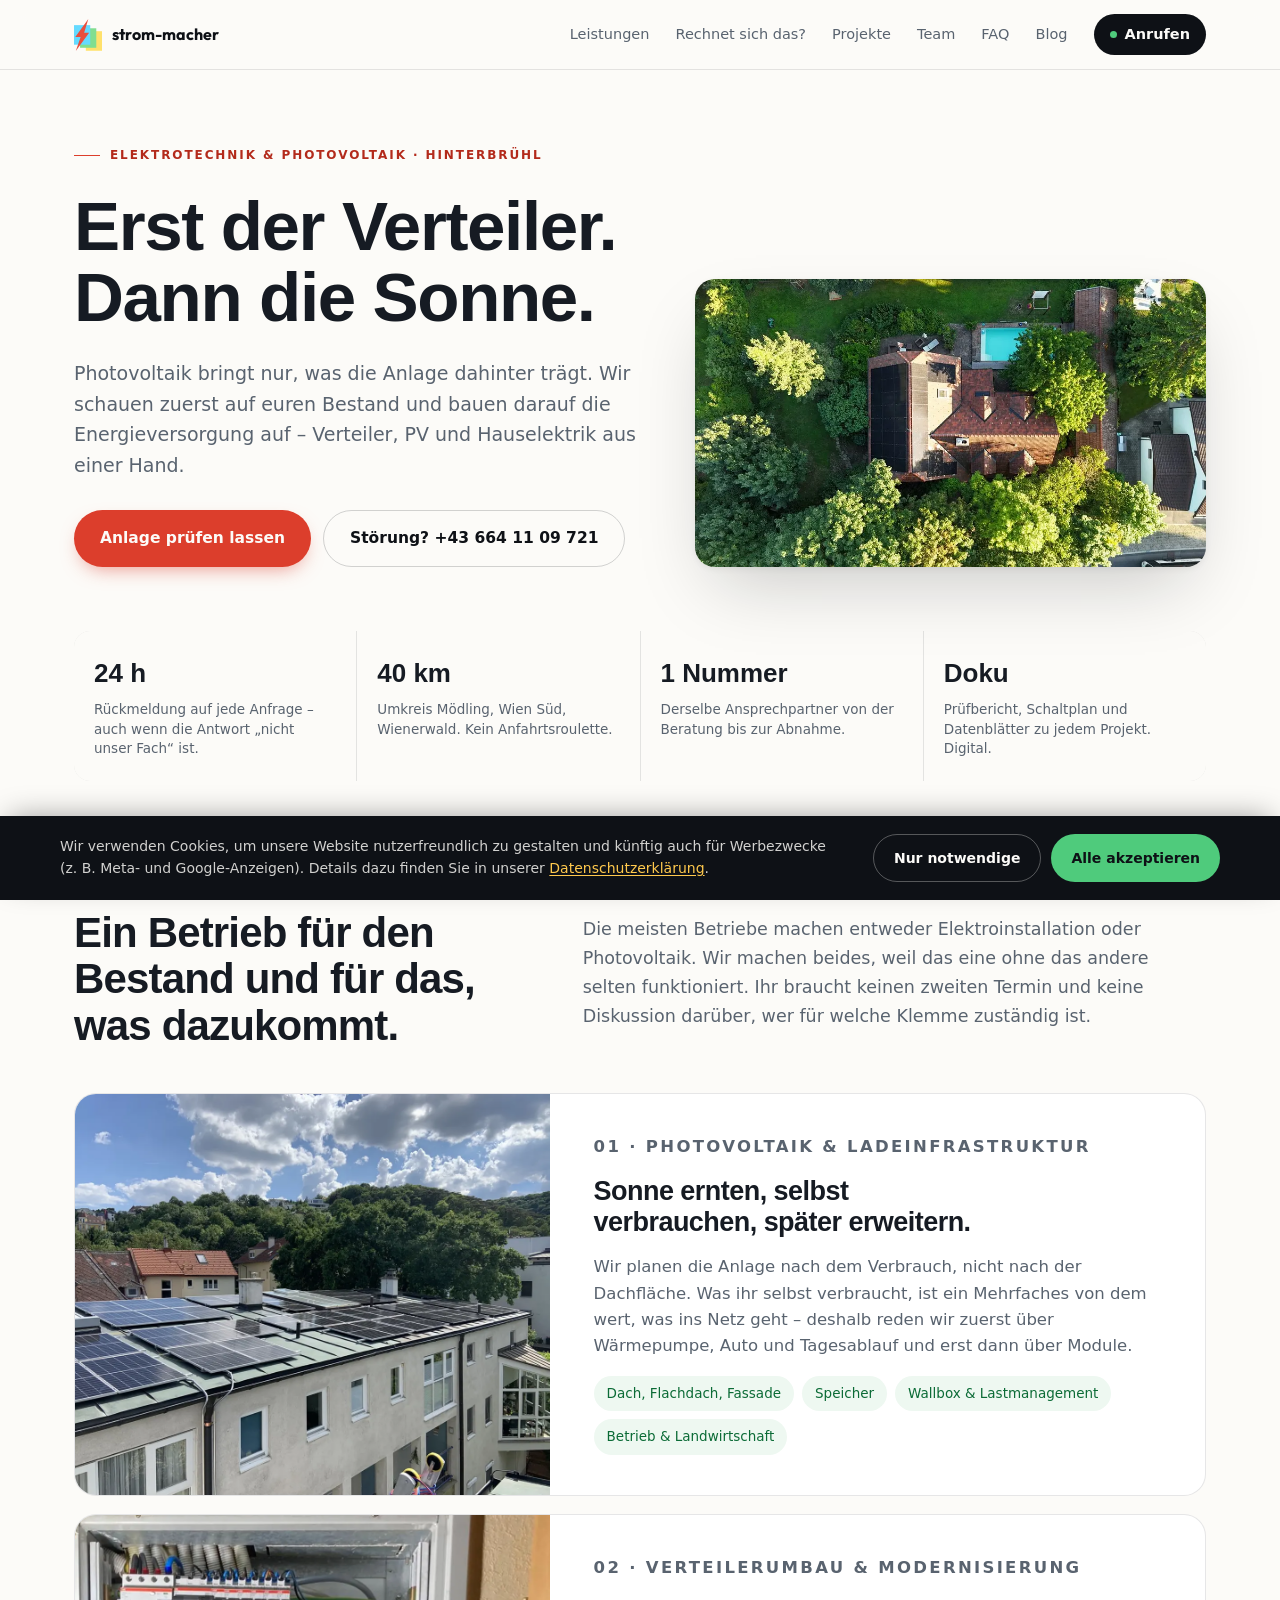
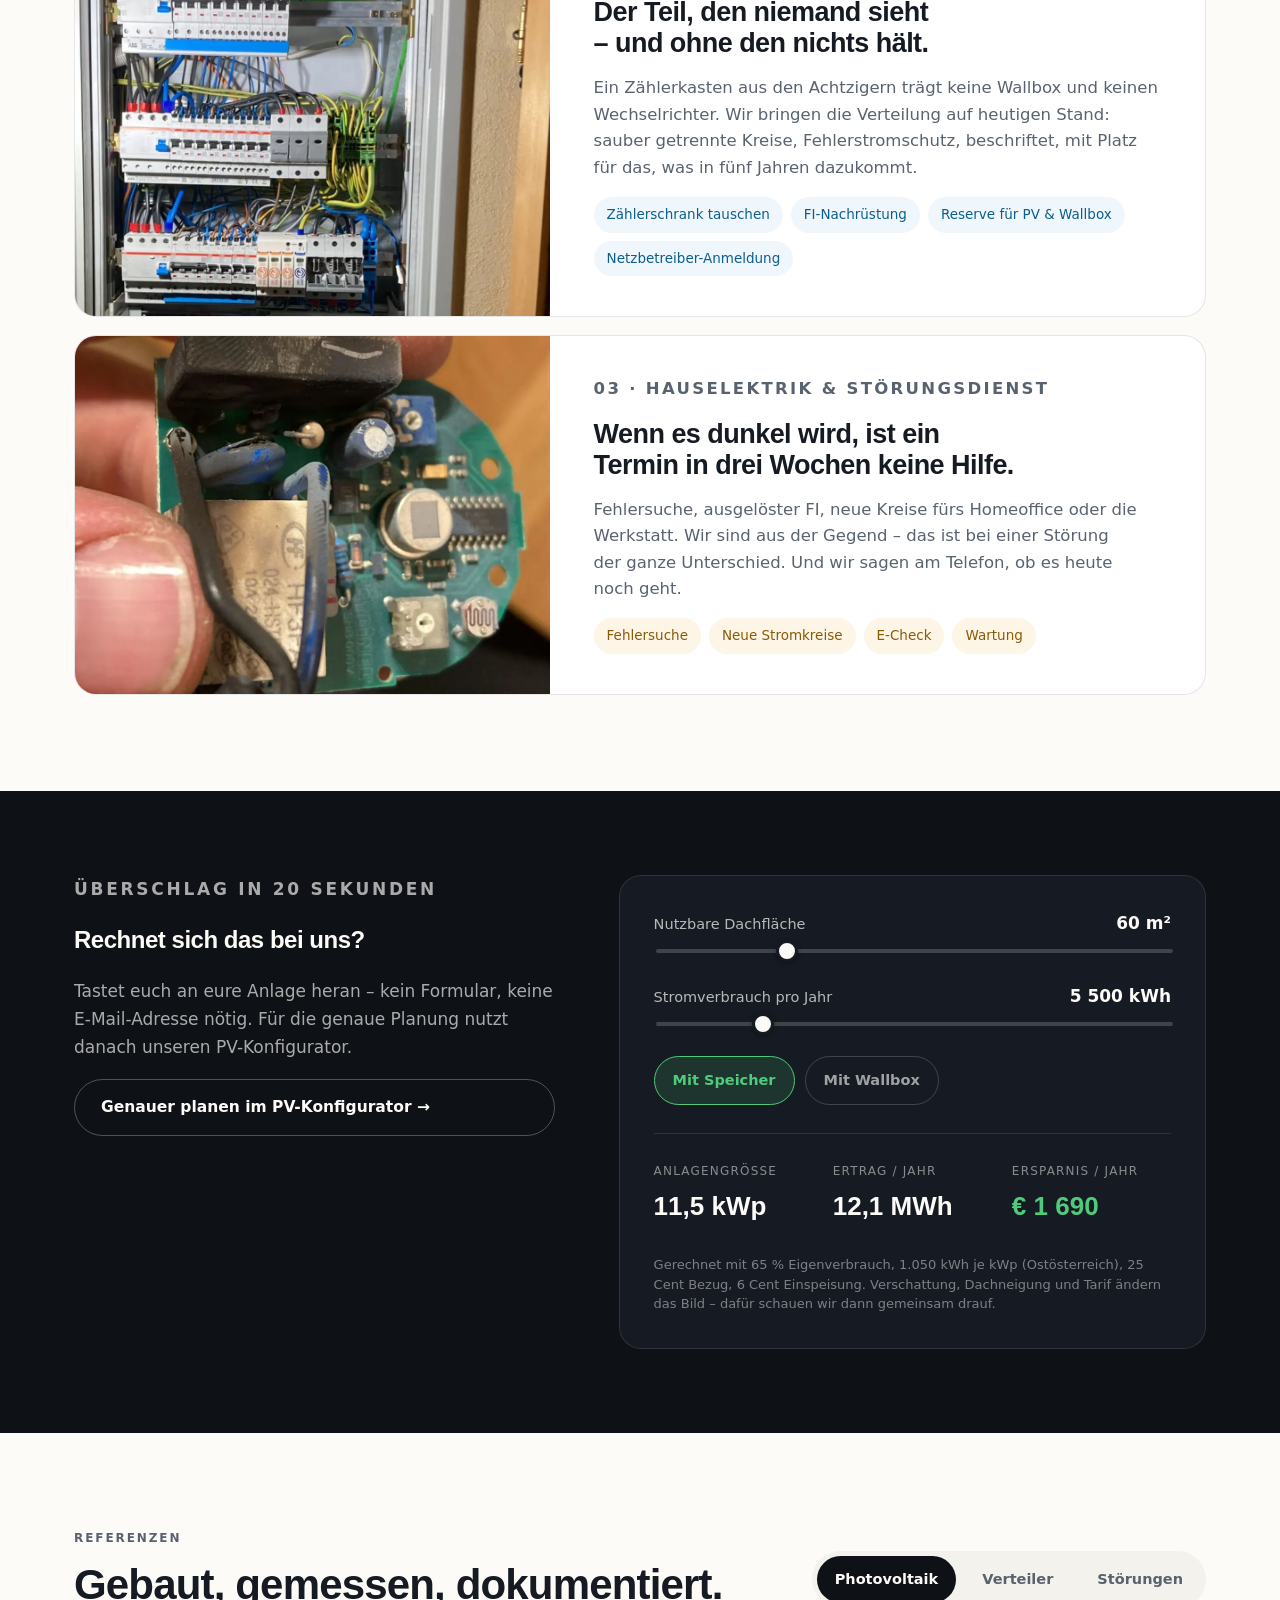
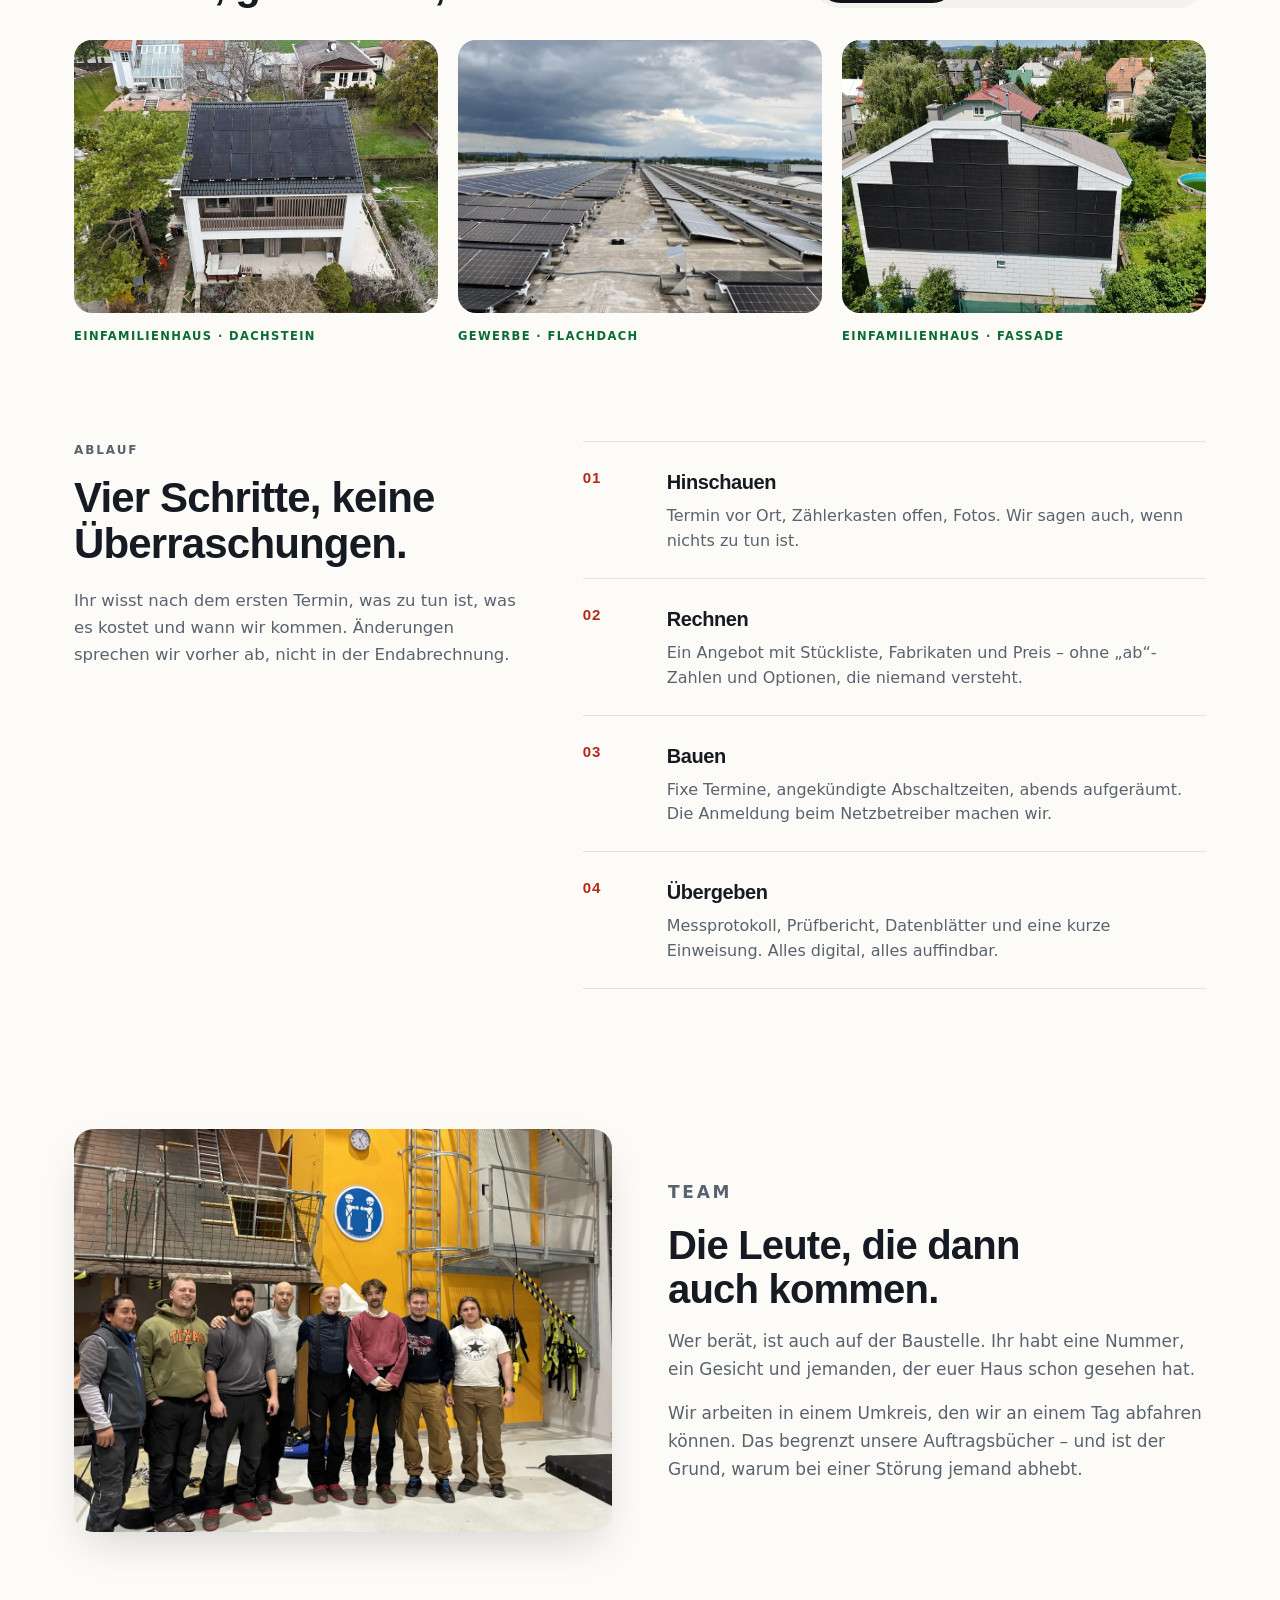
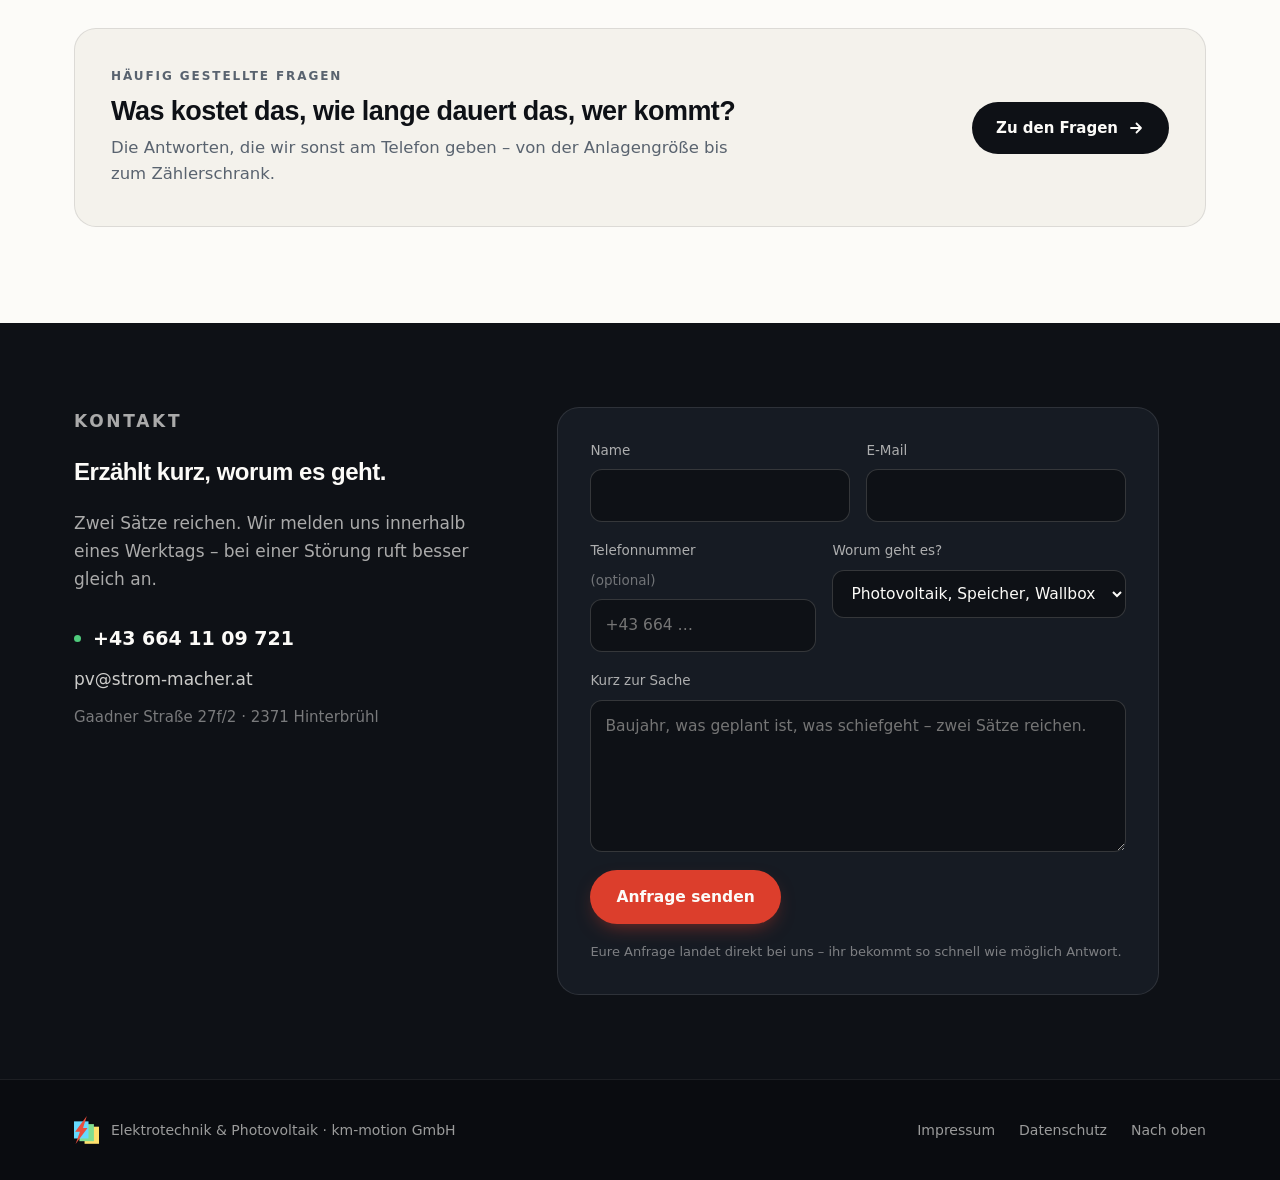
==== index.html @ 7c172c1b "Outfit-Schriftzug (klein) + Blog-Sektion mit 3 Beitraegen" ====
<!doctype html>
<html lang="de">
<head>
<!-- Google tag (gtag.js) -->
<script async src="https://www.googletagmanager.com/gtag/js?id=G-6E629WEGM2"></script>
<script>
  window.dataLayer = window.dataLayer || [];
  function gtag(){dataLayer.push(arguments);}
  gtag('js', new Date());
  (function(){
    var granted = false;
    try { granted = localStorage.getItem('sm_cookie_consent') === 'accepted'; } catch(e){}
    gtag('consent', 'default', {
      'ad_storage': granted ? 'granted' : 'denied',
      'ad_user_data': granted ? 'granted' : 'denied',
      'ad_personalization': granted ? 'granted' : 'denied',
      'analytics_storage': granted ? 'granted' : 'denied',
      'wait_for_update': 500
    });
  })();
  gtag('config', 'G-6E629WEGM2');
</script>
<meta charset="utf-8" />
<meta name="viewport" content="width=device-width, initial-scale=1" />
<title>strom-macher | Erst der Verteiler. Dann die Sonne.</title>
<meta name="description" content="Elektrotechnik und Photovoltaik aus Hinterbrühl: Verteilerumbau, PV-Anlagen, Speicher, Wallbox, Hauselektrik und Störungsdienst. Ein Betrieb für den Bestand und für alles, was dazukommt." />
<link rel="canonical" href="https://www.strom-macher.at/" />
<meta name="theme-color" content="#0E1116" />

<meta property="og:type" content="website" />
<meta property="og:site_name" content="strom-macher" />
<meta property="og:url" content="https://www.strom-macher.at/" />
<meta property="og:title" content="strom-macher | Erst der Verteiler. Dann die Sonne." />
<meta property="og:description" content="Photovoltaik bringt nur, was die Anlage dahinter trägt. Verteiler, PV und Hauselektrik aus einer Hand – im Umkreis von 40 km um Mödling." />
<meta property="og:image" content="https://www.strom-macher.at/assets/haus-pv-referenz.jpg" />
<meta property="og:locale" content="de_AT" />
<meta name="twitter:card" content="summary_large_image" />

<link rel="icon" href="favicon.ico" sizes="any" />
<link rel="icon" type="image/png" sizes="32x32" href="assets/favicon-32.png" />
<link rel="icon" type="image/png" sizes="16x16" href="assets/favicon-16.png" />
<link rel="apple-touch-icon" sizes="180x180" href="assets/favicon-180.png" />
<link rel="preconnect" href="https://fonts.googleapis.com" />
<link rel="preconnect" href="https://fonts.gstatic.com" crossorigin />
<link rel="stylesheet" href="https://fonts.googleapis.com/css2?family=Outfit:wght@700&display=swap" />
<link rel="stylesheet" href="styles.css" />
<link rel="preload" as="image" href="assets/haus-pv-referenz.webp" type="image/webp" fetchpriority="high" />

<script type="application/ld+json">
{
  "@context":"https://schema.org","@type":"ElectricalContractor","name":"strom-macher","legalName":"km-motion GmbH",
  "description":"Elektrotechnik & Photovoltaik: Verteilerumbau, PV-Anlagen, Speicher, Ladeinfrastruktur, Hauselektrik und Störungsdienst.",
  "url":"https://www.strom-macher.at/","logo":"https://www.strom-macher.at/assets/logo-transparent.png",
  "image":"https://www.strom-macher.at/assets/haus-pv-referenz.jpg","email":"pv@strom-macher.at","telephone":"+43-664-1109721",
  "address":{"@type":"PostalAddress","streetAddress":"Gaadner Straße 27f Tür 2","postalCode":"2371","addressLocality":"Hinterbrühl","addressRegion":"Niederösterreich","addressCountry":"AT"},
  "areaServed":[{"@type":"AdministrativeArea","name":"Bezirk Mödling"},{"@type":"AdministrativeArea","name":"Niederösterreich"},{"@type":"City","name":"Wien"}],
  "knowsLanguage":"de-AT"
}
</script>
  <script type="text/javascript" id="hs-script-loader" async defer src="https://js-eu1.hs-scripts.com/149291029.js"></script>
</head>
<body>
<a class="sr-only" href="#main">Zum Inhalt springen</a>

<header class="site-header" id="top">
  <nav class="nav" aria-label="Hauptnavigation">
    <a class="brand" href="#top" aria-label="strom-macher Startseite">
      <img class="brand-mark" src="assets/logo-mark.svg" alt="" width="28" height="32" />
      <span>strom-macher</span>
    </a>
    <button class="nav-toggle" type="button" aria-expanded="false" aria-controls="nav-menu" aria-label="Menü öffnen"><span></span><span></span><span></span></button>
    <div class="nav-menu" id="nav-menu">
      <a href="#leistungen">Leistungen</a>
      <a href="#rechner">Rechnet sich das?</a>
      <a href="#projekte">Projekte</a>
      <a href="#team">Team</a>
      <a href="faq.html">FAQ</a>
      <a href="blog.html">Blog</a>
      <a class="call" href="tel:+436641109721"><span class="dot"></span>Anrufen</a>
    </div>
  </nav>
</header>

<main id="main">
  <section class="hero wrap">
    <div class="hero-grid">
      <div class="hero-copy">
        <p class="hero-eyebrow">Elektrotechnik &amp; Photovoltaik · Hinterbrühl</p>
        <h1>Erst der Verteiler.<br />Dann die Sonne.</h1>
        <p class="hero-sub">Photovoltaik bringt nur, was die Anlage dahinter trägt. Wir schauen zuerst auf euren Bestand und bauen darauf die Energieversorgung auf – Verteiler, PV und Hauselektrik aus einer Hand.</p>
        <div class="hero-actions">
          <a class="btn btn-primary" href="#kontakt">Anlage prüfen lassen</a>
          <a class="btn btn-ghost" href="tel:+436641109721">Störung? +43 664 11 09 721</a>
        </div>
      </div>
      <div class="hero-photo">
        <picture><source type="image/webp" srcset="assets/haus-pv-referenz.webp" /><img src="assets/haus-pv-referenz.jpg" alt="PV-Anlage an Dach und Fassade eines Wohnhauses aus der Vogelperspektive" width="960" height="540" fetchpriority="high" decoding="async" /></picture>
      </div>
    </div>
  </section>

  <section class="wrap facts">
    <div class="facts-grid">
      <div class="fact"><b>24 h</b><span>Rückmeldung auf jede Anfrage – auch wenn die Antwort „nicht unser Fach“ ist.</span></div>
      <div class="fact"><b>40 km</b><span>Umkreis Mödling, Wien Süd, Wienerwald. Kein Anfahrtsroulette.</span></div>
      <div class="fact"><b>1 Nummer</b><span>Derselbe Ansprechpartner von der Beratung bis zur Abnahme.</span></div>
      <div class="fact"><b>Doku</b><span>Prüfbericht, Schaltplan und Datenblätter zu jedem Projekt. Digital.</span></div>
    </div>
  </section>

  <section class="wrap section" id="leistungen">
    <div class="section-head">
      <div class="head-simple">
        <p class="eyebrow">Drei Sparten</p>
        <h2>Ein Betrieb für den Bestand und für das, was dazukommt.</h2>
      </div>
      <p class="lead">Die meisten Betriebe machen entweder Elektroinstallation oder Photovoltaik. Wir machen beides, weil das eine ohne das andere selten funktioniert. Ihr braucht keinen zweiten Termin und keine Diskussion darüber, wer für welche Klemme zuständig ist.</p>
    </div>

    <div class="services">
      <article class="service">
        <div class="media"><picture><source type="image/webp" srcset="assets/pv-referenz.webp" /><img src="assets/pv-referenz.jpg" alt="Photovoltaikanlage auf einem Ziegeldach" width="1200" height="900" loading="lazy" decoding="async" /></picture></div>
        <div class="service-copy">
          <p class="kicker kicker-green">01 · Photovoltaik &amp; Ladeinfrastruktur</p>
          <h3>Sonne ernten, selbst verbrauchen, später erweitern.</h3>
          <p>Wir planen die Anlage nach dem Verbrauch, nicht nach der Dachfläche. Was ihr selbst verbraucht, ist ein Mehrfaches von dem wert, was ins Netz geht – deshalb reden wir zuerst über Wärmepumpe, Auto und Tagesablauf und erst dann über Module.</p>
          <ul class="tags tags-green"><li>Dach, Flachdach, Fassade</li><li>Speicher</li><li>Wallbox &amp; Lastmanagement</li><li>Betrieb &amp; Landwirtschaft</li></ul>
        </div>
      </article>

      <article class="service">
        <div class="media"><picture><source type="image/webp" srcset="assets/leistung-verteiler.webp" /><img src="assets/leistung-verteiler.jpg" alt="Fertig verdrahteter Zählerverteiler mit mehreren Sicherungsreihen" width="1200" height="900" loading="lazy" decoding="async" /></picture></div>
        <div class="service-copy">
          <p class="kicker kicker-azure">02 · Verteilerumbau &amp; Modernisierung</p>
          <h3>Der Teil, den niemand sieht – und ohne den nichts hält.</h3>
          <p>Ein Zählerkasten aus den Achtzigern trägt keine Wallbox und keinen Wechselrichter. Wir bringen die Verteilung auf heutigen Stand: sauber getrennte Kreise, Fehlerstromschutz, beschriftet, mit Platz für das, was in fünf Jahren dazukommt.</p>
          <ul class="tags tags-azure"><li>Zählerschrank tauschen</li><li>FI-Nachrüstung</li><li>Reserve für PV &amp; Wallbox</li><li>Netzbetreiber-Anmeldung</li></ul>
        </div>
      </article>

      <article class="service">
        <div class="media"><picture><source type="image/webp" srcset="assets/leistung-stoerung.webp" /><img src="assets/leistung-stoerung.jpg" alt="Nahaufnahme einer durch einen Defekt beschädigten Platine bei der Fehlersuche" width="1200" height="900" loading="lazy" decoding="async" /></picture></div>
        <div class="service-copy">
          <p class="kicker kicker-amber">03 · Hauselektrik &amp; Störungsdienst</p>
          <h3>Wenn es dunkel wird, ist ein Termin in drei Wochen keine Hilfe.</h3>
          <p>Fehlersuche, ausgelöster FI, neue Kreise fürs Homeoffice oder die Werkstatt. Wir sind aus der Gegend – das ist bei einer Störung der ganze Unterschied. Und wir sagen am Telefon, ob es heute noch geht.</p>
          <ul class="tags tags-amber"><li>Fehlersuche</li><li>Neue Stromkreise</li><li>E-Check</li><li>Wartung</li></ul>
        </div>
      </article>
    </div>
  </section>

  <section class="dark" id="rechner">
    <div class="wrap">
      <div class="dark-grid">
        <div class="dark-copy">
          <p class="eyebrow eyebrow-green">Überschlag in 20 Sekunden</p>
          <h2>Rechnet sich das bei uns?</h2>
          <p>Tastet euch an eure Anlage heran – kein Formular, keine E-Mail-Adresse nötig. Für die genaue Planung nutzt danach unseren PV-Konfigurator.</p>
          <a class="btn btn-dark" href="https://strom-macher.solarmaker.com/projects/9b92f699-089c-46e7-820a-1fc21862ee5c" target="_blank" rel="noopener noreferrer">Genauer planen im PV-Konfigurator →</a>
        </div>

        <div class="panel">
          <label class="slider-row" for="r-flaeche">
            <span>Nutzbare Dachfläche<b id="out-flaeche">60 m²</b></span>
            <input id="r-flaeche" type="range" min="15" max="200" step="5" value="60" />
          </label>
          <label class="slider-row" for="r-verbrauch">
            <span>Stromverbrauch pro Jahr<b id="out-verbrauch">5.500 kWh</b></span>
            <input id="r-verbrauch" type="range" min="2000" max="20000" step="500" value="5500" />
          </label>
          <div class="toggles">
            <button class="toggle" id="r-speicher" type="button" aria-pressed="true">Mit Speicher</button>
            <button class="toggle" id="r-wallbox" type="button" aria-pressed="false">Mit Wallbox</button>
          </div>
          <div class="rule"></div>
          <div class="results" aria-live="polite">
            <div class="result"><span>Anlagengröße</span><b id="out-kwp">11,5 kWp</b></div>
            <div class="result"><span>Ertrag / Jahr</span><b id="out-ertrag">12,1 MWh</b></div>
            <div class="result good"><span>Ersparnis / Jahr</span><b id="out-ersparnis">€ 1.700</b></div>
          </div>
          <p class="fine">Gerechnet mit <span id="out-quote">65 %</span> Eigenverbrauch, 1.050 kWh je kWp (Ostösterreich), 25 Cent Bezug, 6 Cent Einspeisung. Verschattung, Dachneigung und Tarif ändern das Bild – dafür schauen wir dann gemeinsam drauf.</p>
        </div>
      </div>
    </div>
  </section>

  <section class="wrap section" id="projekte">
    <div class="proj-head">
      <div class="head-simple">
        <p class="eyebrow">Referenzen</p>
        <h2>Gebaut, gemessen, dokumentiert.</h2>
      </div>
      <div class="tabs" role="tablist" aria-label="Projekte nach Sparte">
        <button class="tab" type="button" role="tab" id="tab-pv" aria-controls="p-pv" aria-selected="true">Photovoltaik</button>
        <button class="tab" type="button" role="tab" id="tab-azure" aria-controls="p-azure" aria-selected="false">Verteiler</button>
        <button class="tab" type="button" role="tab" id="tab-amber" aria-controls="p-amber" aria-selected="false">Störungen</button>
      </div>
    </div>

    <div class="panel-projects" id="p-pv" role="tabpanel" aria-labelledby="tab-pv">
      <div class="cards">
        <article class="card">
          <picture><source type="image/webp" srcset="assets/ref-einfamilienhaus.webp" /><img src="assets/ref-einfamilienhaus.jpg" alt="PV-Anlage auf einem Einfamilienhaus aus der Vogelperspektive" width="1400" height="788" loading="lazy" decoding="async" /></picture>
          <div class="card-meta"><span class="card-kicker kicker-green">Einfamilienhaus · Dachstein</span></div>
        </article>
        <article class="card">
          <picture><source type="image/webp" srcset="assets/ref-flachdach.webp" /><img src="assets/ref-flachdach.jpg" alt="Große Photovoltaik-Flachdachanlage auf einem Gewerbedach" width="1024" height="576" loading="lazy" decoding="async" /></picture>
          <div class="card-meta"><span class="card-kicker kicker-green">Gewerbe · Flachdach</span></div>
        </article>
        <article class="card">
          <picture><source type="image/webp" srcset="assets/ref-fassade.webp" /><img src="assets/ref-fassade.jpg" alt="Photovoltaikmodule an einer Hausfassade" width="1400" height="788" loading="lazy" decoding="async" /></picture>
          <div class="card-meta"><span class="card-kicker kicker-green">Einfamilienhaus · Fassade</span></div>
        </article>
      </div>
    </div>

    <div class="panel-projects" id="p-azure" role="tabpanel" aria-labelledby="tab-azure" hidden>
      <div class="cards">
        <article class="card">
          <picture><source type="image/webp" srcset="assets/ref-verteiler-vorher.webp" /><img src="assets/ref-verteiler-vorher.jpg" alt="Alter Verteilerkasten vor der Sanierung" width="1400" height="1050" loading="lazy" decoding="async" /></picture>
          <div class="card-meta"><span class="card-kicker kicker-azure">Vorher</span></div>
        </article>
        <article class="card">
          <picture><source type="image/webp" srcset="assets/ref-verteiler-nachher.webp" /><img src="assets/ref-verteiler-nachher.jpg" alt="Neuer Verteilerkasten nach der Sanierung" width="1400" height="1050" loading="lazy" decoding="async" /></picture>
          <div class="card-meta"><span class="card-kicker kicker-azure">Nachher</span></div>
        </article>
        <article class="card">
          <picture><source type="image/webp" srcset="assets/ref-sicherungen-grossanlage.webp" /><img src="assets/ref-sicherungen-grossanlage.jpg" alt="Sicherungsfeld einer Großanlage mit mehreren Lasttrennschaltern" width="1400" height="1050" loading="lazy" decoding="async" /></picture>
          <div class="card-meta"><span class="card-kicker kicker-azure">Sicherungen · Großanlage</span></div>
        </article>
      </div>
    </div>

    <div class="panel-projects" id="p-amber" role="tabpanel" aria-labelledby="tab-amber" hidden>
      <div class="cards">
        <article class="card">
          <picture><source type="image/webp" srcset="assets/ref-stoerung-platinenbrand.webp" /><img src="assets/ref-stoerung-platinenbrand.jpg" alt="Durch Überhitzung verbrannte Bauteile auf einer Platine" width="1400" height="1050" loading="lazy" decoding="async" /></picture>
          <div class="card-meta"><span class="card-kicker kicker-amber">Platinenbrand</span></div>
        </article>
        <article class="card">
          <picture><source type="image/webp" srcset="assets/ref-stoerung-nager.webp" /><img src="assets/ref-stoerung-nager.jpg" alt="Beschädigte Verkabelung in einer Wanddurchführung durch Nagerbefall" width="1400" height="1050" loading="lazy" decoding="async" /></picture>
          <div class="card-meta"><span class="card-kicker kicker-amber">Nagerschaden</span></div>
        </article>
        <article class="card">
          <picture><source type="image/webp" srcset="assets/ref-stoerung-kabel-angebohrt.webp" /><img src="assets/ref-stoerung-kabel-angebohrt.jpg" alt="Beim Bohren angebohrtes Kabel in einem Leerrohr" width="1400" height="1050" loading="lazy" decoding="async" /></picture>
          <div class="card-meta"><span class="card-kicker kicker-amber">Angebohrtes Kabel</span></div>
        </article>
      </div>
    </div>
  </section>

  <section class="wrap section">
    <div class="section-head">
      <div class="head-simple">
        <p class="eyebrow">Ablauf</p>
        <h2>Vier Schritte, keine Überraschungen.</h2>
        <p class="lead" style="padding-top:6px;font-size:16.5px">Ihr wisst nach dem ersten Termin, was zu tun ist, was es kostet und wann wir kommen. Änderungen sprechen wir vorher ab, nicht in der Endabrechnung.</p>
      </div>
      <div class="steps">
        <div class="step"><span>01</span><div class="step-copy"><h3>Hinschauen</h3><p>Termin vor Ort, Zählerkasten offen, Fotos. Wir sagen auch, wenn nichts zu tun ist.</p></div></div>
        <div class="step"><span>02</span><div class="step-copy"><h3>Rechnen</h3><p>Ein Angebot mit Stückliste, Fabrikaten und Preis – ohne „ab“-Zahlen und Optionen, die niemand versteht.</p></div></div>
        <div class="step"><span>03</span><div class="step-copy"><h3>Bauen</h3><p>Fixe Termine, angekündigte Abschaltzeiten, abends aufgeräumt. Die Anmeldung beim Netzbetreiber machen wir.</p></div></div>
        <div class="step"><span>04</span><div class="step-copy"><h3>Übergeben</h3><p>Messprotokoll, Prüfbericht, Datenblätter und eine kurze Einweisung. Alles digital, alles auffindbar.</p></div></div>
      </div>
    </div>
  </section>

  <section class="wrap section" id="team">
    <div class="team">
      <picture><source type="image/webp" srcset="assets/teamfoto.webp" /><img src="assets/teamfoto.jpg" alt="Das Team von strom-macher vor Ort" width="1200" height="900" loading="lazy" decoding="async" /></picture>
      <div class="team-copy">
        <p class="eyebrow">Team</p>
        <h2>Die Leute, die dann auch kommen.</h2>
        <p>Wer berät, ist auch auf der Baustelle. Ihr habt eine Nummer, ein Gesicht und jemanden, der euer Haus schon gesehen hat.</p>
        <p>Wir arbeiten in einem Umkreis, den wir an einem Tag abfahren können. Das begrenzt unsere Auftragsbücher – und ist der Grund, warum bei einer Störung jemand abhebt.</p>
      </div>
    </div>
  </section>

  <section class="wrap faq-banner-wrap">
    <a class="faq-banner" href="faq.html">
      <div class="faq-banner-text">
        <p class="eyebrow">Häufig gestellte Fragen</p>
        <h2>Was kostet das, wie lange dauert das, wer kommt?</h2>
        <p class="faq-banner-sub">Die Antworten, die wir sonst am Telefon geben – von der Anlagengröße bis zum Zählerschrank.</p>
      </div>
      <span class="faq-banner-cta" aria-hidden="true">Zu den Fragen<svg width="18" height="18" viewBox="0 0 18 18" fill="none"><path d="M4 9h10M9.5 4.5L14 9l-4.5 4.5" stroke="currentColor" stroke-width="1.8" stroke-linecap="round" stroke-linejoin="round"/></svg></span>
    </a>
  </section>

  <section class="dark" id="kontakt">
    <div class="wrap">
      <div class="dark-grid">
        <div class="dark-copy">
          <p class="eyebrow eyebrow-amber">Kontakt</p>
          <h2>Erzählt kurz, worum es geht.</h2>
          <p>Zwei Sätze reichen. Wir melden uns innerhalb eines Werktags – bei einer Störung ruft besser gleich an.</p>
          <div class="contact-details">
            <a class="contact-phone" href="tel:+436641109721"><span class="dot"></span>+43 664 11 09 721</a>
            <a class="contact-mail" href="mailto:pv@strom-macher.at">pv@strom-macher.at</a>
            <span class="contact-addr">Gaadner Straße 27f/2 · 2371 Hinterbrühl</span>
          </div>
        </div>

        <form class="form" id="anfrage">
          <div class="form-row">
            <label for="f-name">Name<input id="f-name" name="name" type="text" autocomplete="name" required /></label>
            <label for="f-email">E-Mail<input id="f-email" name="email" type="email" autocomplete="email" required /></label>
          </div>
          <div class="form-row">
            <label for="f-telefon">Telefonnummer <span class="optional">(optional)</span><input id="f-telefon" name="telefon" type="tel" autocomplete="tel" placeholder="+43 664 …" /></label>
            <label for="f-leistung">Worum geht es?
              <select id="f-leistung" name="leistung">
                <option>Photovoltaik, Speicher, Wallbox</option>
                <option>Verteiler oder Zählerschrank</option>
                <option>Hauselektrik, Erweiterung</option>
                <option>Störung – es ist dringend</option>
                <option>Etwas anderes</option>
              </select>
            </label>
          </div>
          <label for="f-nachricht">Kurz zur Sache
            <textarea id="f-nachricht" name="nachricht" rows="5" placeholder="Baujahr, was geplant ist, was schiefgeht – zwei Sätze reichen." required></textarea>
          </label>
          <button class="btn btn-primary" type="submit">Anfrage senden</button>
          <p class="form-status" role="status" aria-live="polite">Eure Anfrage landet direkt bei uns – ihr bekommt so schnell wie möglich Antwort.</p>
        </form>
      </div>
    </div>
  </section>
</main>

<footer class="footer">
  <div class="footer-inner">
    <div class="footer-brand">
      <img class="footer-mark" src="assets/logo-mark.svg" alt="" width="25" height="28" />
      <span>Elektrotechnik &amp; Photovoltaik · km-motion GmbH</span>
    </div>
    <div class="footer-links">
      <a href="impressum.html">Impressum</a>
      <a href="datenschutz.html">Datenschutz</a>
      <a href="#top">Nach oben</a>
    </div>
  </div>
</footer>

<div class="cookie-banner" id="cookie-banner" role="dialog" aria-live="polite" aria-label="Cookie-Hinweis" hidden>
  <div class="cookie-banner-inner">
    <p>Wir verwenden Cookies, um unsere Website nutzerfreundlich zu gestalten und künftig auch für Werbezwecke (z.&nbsp;B. Meta- und Google-Anzeigen). Details dazu finden Sie in unserer <a href="datenschutz.html">Datenschutzerklärung</a>.</p>
    <div class="cookie-banner-actions">
      <button type="button" class="cookie-btn cookie-btn-decline" id="cookie-decline">Nur notwendige</button>
      <button type="button" class="cookie-btn cookie-btn-accept" id="cookie-accept">Alle akzeptieren</button>
    </div>
  </div>
</div>

<style>
.cookie-banner{position:fixed;left:0;right:0;bottom:0;z-index:60;background:var(--ink-900,#0E1116);color:var(--paper,#FCFBF8);padding:18px 20px;box-shadow:0 -8px 30px -10px rgba(0,0,0,.4)}
.cookie-banner[hidden]{display:none}
.cookie-banner-inner{width:min(1160px,calc(100% - 40px));margin:0 auto;display:flex;flex-wrap:wrap;align-items:center;justify-content:space-between;gap:16px}
.cookie-banner-inner p{margin:0;flex:1 1 380px;font-size:14px;line-height:1.55;color:rgba(252,251,248,.82)}
.cookie-banner-inner a{color:var(--amber-bright,#FFC94D);text-decoration:underline;text-underline-offset:2px}
.cookie-banner-actions{display:flex;gap:10px;flex-wrap:wrap}
.cookie-btn{border:none;border-radius:99px;padding:12px 20px;font-weight:600;font-size:14px;cursor:pointer;white-space:nowrap;font-family:inherit}
.cookie-btn-decline{background:transparent;border:1px solid rgba(252,251,248,.3);color:var(--paper,#FCFBF8)}
.cookie-btn-accept{background:var(--green-bright,#4FCB7C);color:var(--ink-900,#0E1116)}
@media (max-width:560px){.cookie-banner-inner{flex-direction:column;align-items:stretch}.cookie-banner-actions{justify-content:stretch}.cookie-btn{flex:1}}
</style>

<script src="script.js" defer></script>
<script>
(function(){
  try{
    var KEY='sm_cookie_consent';
    var banner=document.getElementById('cookie-banner');
    if(!banner) return;
    if(!localStorage.getItem(KEY)){ banner.hidden=false; }
    var accept=document.getElementById('cookie-accept');
    var decline=document.getElementById('cookie-decline');
    if(accept) accept.addEventListener('click', function(){
      localStorage.setItem(KEY,'accepted');
      banner.hidden=true;
      if(typeof gtag === 'function'){
        gtag('consent', 'update', {
          'ad_storage': 'granted',
          'ad_user_data': 'granted',
          'ad_personalization': 'granted',
          'analytics_storage': 'granted'
        });
      }
    });
    if(decline) decline.addEventListener('click', function(){ localStorage.setItem(KEY,'declined'); banner.hidden=true; });
  }catch(e){}
})();
</script>
</body>
</html>
---- styles.css ----
/* strom-macher – Rework 2026
   Papier/Tinte + drei Spartenfarben, roter Blitz als Akzent. */
:root{
  --ink-900:#0E1116; --ink-800:#161B23; --ink-500:#59636F; --ink-400:#767F8B;
  --paper:#FCFBF8; --paper-2:#F4F2EC; --line:rgba(14,17,22,.10);
  --green-bright:#4FCB7C; --green-ink:#0B6B36;
  --amber-bright:#FFC94D; --amber-ink:#8A5A06;
  --azure-ink:#0B5E8E;
  --red-base:#DC3E2C; --red-ink:#B32A1B; --red-bright:#F2604F;
  --ease-out:cubic-bezier(.23,1,.32,1);
  --font-head:"Helvetica Neue",Helvetica,"Arial Nova",Arial,sans-serif;
  --font-body:ui-sans-serif,system-ui,-apple-system,"Segoe UI",Helvetica,sans-serif;
  --font-brand:"Outfit",ui-sans-serif,system-ui,sans-serif;
}
*,*::before,*::after{box-sizing:border-box}
html{scroll-behavior:smooth;-webkit-text-size-adjust:100%}
body{margin:0;background:var(--paper);color:var(--ink-800);font-family:var(--font-body);line-height:1.6;-webkit-font-smoothing:antialiased}
h1,h2,h3{margin:0;font-family:var(--font-head);font-weight:700;letter-spacing:-.02em;text-wrap:balance}
p{margin:0;text-wrap:pretty}
/* height:auto, weil die width/height-Attribute im HTML sonst als
   feste CSS-Höhe wirken und das Bild bei width:100% verzerren. */
img{display:block;max-width:100%;height:auto}
a{color:var(--red-ink);text-decoration:none}
a:hover{color:var(--red-base)}
button,input,select,textarea{font:inherit;color:inherit}
::selection{background:var(--amber-bright);color:var(--ink-900)}
.sr-only{position:absolute;width:1px;height:1px;overflow:hidden;clip:rect(0 0 0 0);white-space:nowrap}
.wrap{max-width:1180px;margin:0 auto;padding:0 24px}
.eyebrow{font-size:12px;font-weight:700;letter-spacing:.16em;text-transform:uppercase;color:var(--ink-500)}
.mono{font-family:ui-monospace,SFMono-Regular,Menlo,monospace}

/* Header */
.site-header{position:sticky;top:0;z-index:40;background:rgba(252,251,248,.86);backdrop-filter:blur(12px);border-bottom:1px solid var(--line)}
.nav{max-width:1180px;margin:0 auto;padding:14px 24px;display:flex;align-items:center;gap:24px}
.brand{display:flex;align-items:center;gap:10px;color:var(--ink-900)}
.brand span{font-family:var(--font-brand);font-weight:700;font-size:16px;letter-spacing:0}
.brand img{width:28px;height:auto}
.nav-menu{margin-left:auto;display:flex;align-items:center;gap:26px}
.nav-menu a{color:var(--ink-500);font-size:14.5px}
.nav-menu a:hover{color:var(--ink-900)}
.nav-toggle{display:none}
.call{display:flex;align-items:center;gap:8px;padding:9px 16px;border-radius:99px;background:var(--ink-900);color:var(--paper)!important;font-size:14px;font-weight:600;transition:transform 160ms var(--ease-out),background 180ms ease}
.call:hover{background:#242B36}
.call:active{transform:scale(.97)}
.dot{width:7px;height:7px;border-radius:99px;background:var(--green-bright)}

/* Buttons */
.btn{display:inline-flex;align-items:center;gap:10px;padding:15px 26px;border:none;border-radius:99px;font-weight:600;font-size:15.5px;cursor:pointer;transition:transform 160ms var(--ease-out),background 180ms ease,border-color 180ms ease}
.btn:active{transform:scale(.97)}
.btn-primary{background:var(--red-base);color:var(--paper)!important;box-shadow:0 8px 20px -8px rgba(220,62,44,.6)}
.btn-primary:hover{background:var(--red-ink)}
.btn-ghost{border:1px solid rgba(14,17,22,.18);background:transparent;color:var(--ink-900)!important}
.btn-ghost:hover{border-color:var(--ink-900)}
.btn-dark{border:1px solid rgba(252,251,248,.28);background:transparent;color:var(--paper)!important}
.btn-dark:hover{background:rgba(252,251,248,.10)}

/* Hero */
.hero{padding:76px 24px 8px}
.hero-grid{display:grid;grid-template-columns:1.05fr .95fr;gap:56px;align-items:end}
.hero-copy{display:flex;flex-direction:column;gap:26px}
.hero-eyebrow{display:flex;align-items:center;gap:10px;font-size:12px;font-weight:700;letter-spacing:.16em;text-transform:uppercase;color:var(--red-ink)}
.hero-eyebrow::before{content:"";width:26px;height:1px;background:var(--red-base)}
.hero h1{font-size:clamp(40px,5.4vw,72px);line-height:1.02}
.hero-sub{max-width:30em;font-size:19px;color:var(--ink-500)}
.hero-actions{display:flex;flex-wrap:wrap;gap:12px;padding-top:4px}
.hero-photo{position:relative}
.hero-photo img{width:100%;border-radius:20px;box-shadow:0 2px 6px rgba(14,17,22,.06),0 32px 70px -20px rgba(14,17,22,.22)}

/* Fakten */
.facts{padding-top:56px}
.facts-grid{display:grid;grid-template-columns:repeat(4,1fr);gap:1px;background:var(--line);border-radius:16px;overflow:hidden}
.fact{background:var(--paper);padding:22px 20px;display:flex;flex-direction:column;gap:6px}
.fact b{font-size:26px;font-family:var(--font-head)}
.fact span{font-size:13.5px;line-height:1.45;color:var(--ink-500)}

/* Sektionen */
.section{padding-top:96px}
.section-head{display:grid;grid-template-columns:.85fr 1.15fr;gap:48px;align-items:start;padding-bottom:44px}
.section-head h2,.head-simple h2{font-size:clamp(28px,3.4vw,42px);line-height:1.1}
.section-head .lead{font-size:17.5px;line-height:1.65;color:var(--ink-500);padding-top:38px}
.head-simple{display:flex;flex-direction:column;gap:14px}

/* Leistungen */
.services{display:flex;flex-direction:column;gap:18px}
.service{display:grid;grid-template-columns:.42fr .58fr;border:1px solid var(--line);border-radius:22px;overflow:hidden;background:#fff}
.service .media{position:relative;min-height:300px;display:flex;align-items:flex-end;padding:22px}
.service .media img{position:absolute;inset:0;width:100%;height:100%;object-fit:cover}
.pattern-azure{background:repeating-linear-gradient(135deg,#E7F3FB 0 10px,#DCEDF8 10px 20px)}
.pattern-amber{background:repeating-linear-gradient(135deg,#FBF1DA 0 10px,#F7E9C9 10px 20px)}
.ph{font-size:11.5px;letter-spacing:.04em;background:rgba(252,251,248,.9);padding:6px 10px;border-radius:8px}
.ph-azure{color:var(--azure-ink)} .ph-amber{color:var(--amber-ink)}
.service-copy{padding:40px 44px;display:flex;flex-direction:column;gap:16px}
.service-copy h3{font-size:27px;line-height:1.15}
.service-copy p{font-size:16.5px;color:var(--ink-500)}
.kicker{font-size:12px;font-weight:700;letter-spacing:.14em;text-transform:uppercase}
.kicker-azure{color:var(--azure-ink)} .kicker-green{color:var(--green-ink)} .kicker-amber{color:var(--amber-ink)}
.tags{margin:0;padding:0;list-style:none;display:flex;flex-wrap:wrap;gap:8px}
.tags li{padding:7px 13px;border-radius:99px;font-size:13.5px;font-weight:500}
.tags-azure li{background:#F0F7FC;color:var(--azure-ink)}
.tags-green li{background:#EEF8F1;color:var(--green-ink)}
.tags-amber li{background:#FDF6E7;color:var(--amber-ink)}

/* Rechner */
.dark{margin-top:96px;background:var(--ink-900);color:var(--paper)}
.dark .wrap{padding:84px 24px}
.dark-grid{display:grid;grid-template-columns:.9fr 1.1fr;gap:64px;align-items:start}
.dark-copy{display:flex;flex-direction:column;gap:18px}
.dark-copy p{font-size:17px;line-height:1.65;color:rgba(252,251,248,.66)}
.eyebrow-green{color:var(--green-bright)} .eyebrow-amber{color:var(--amber-bright)}
.panel{background:var(--ink-800);border:1px solid rgba(252,251,248,.10);border-radius:22px;padding:34px;display:flex;flex-direction:column;gap:28px}
.slider-row{display:flex;flex-direction:column;gap:10px}
.slider-row>span{display:flex;justify-content:space-between;align-items:baseline;font-size:14.5px;color:rgba(252,251,248,.7)}
.slider-row b{font-size:17px;color:var(--paper);font-variant-numeric:tabular-nums}
input[type=range]{-webkit-appearance:none;appearance:none;width:100%;background:transparent}
input[type=range]::-webkit-slider-runnable-track{height:4px;border-radius:99px;background:rgba(252,251,248,.18)}
input[type=range]::-webkit-slider-thumb{-webkit-appearance:none;width:22px;height:22px;margin-top:-9px;border-radius:99px;background:var(--paper);border:3px solid var(--ink-800);box-shadow:0 1px 4px rgba(0,0,0,.4);cursor:grab}
input[type=range]::-moz-range-track{height:4px;border-radius:99px;background:rgba(252,251,248,.18)}
input[type=range]::-moz-range-thumb{width:18px;height:18px;border:3px solid var(--ink-800);border-radius:99px;background:var(--paper)}
input[type=range]:active::-webkit-slider-thumb{transform:scale(.94)}
.toggles{display:flex;gap:10px;flex-wrap:wrap}
.toggle{padding:12px 18px;border-radius:99px;font-size:14.5px;font-weight:600;cursor:pointer;border:1px solid rgba(252,251,248,.18);background:transparent;color:rgba(252,251,248,.6);transition:transform 160ms var(--ease-out),background 180ms ease,color 180ms ease,border-color 180ms ease}
.toggle:active{transform:scale(.97)}
.toggle[aria-pressed=true]{border-color:var(--green-bright);background:rgba(79,203,124,.14);color:var(--green-bright)}
.rule{height:1px;background:rgba(252,251,248,.10)}
.results{display:grid;grid-template-columns:repeat(3,1fr);gap:20px}
.result{display:flex;flex-direction:column;gap:4px}
.result span{font-size:12px;letter-spacing:.1em;text-transform:uppercase;color:rgba(252,251,248,.5)}
.result b{font-size:26px;font-family:var(--font-head);font-variant-numeric:tabular-nums}
.result.good b{color:var(--green-bright)}
.fine{font-size:13px;line-height:1.5;color:rgba(252,251,248,.45)}

/* Projekte */
.proj-head{display:flex;flex-wrap:wrap;justify-content:space-between;align-items:flex-end;gap:24px;padding-bottom:32px}
.tabs{display:flex;gap:8px;padding:5px;border-radius:99px;background:var(--paper-2)}
.tab{padding:12px 18px;border:none;border-radius:99px;background:transparent;color:var(--ink-500);font-size:14.5px;font-weight:600;cursor:pointer;transition:transform 160ms var(--ease-out),background 180ms ease,color 180ms ease}
.tab:active{transform:scale(.97)}
.tab[aria-selected=true]{background:var(--ink-900);color:var(--paper)}
.panel-projects[hidden]{display:none}
.cards{display:grid;grid-template-columns:repeat(3,1fr);gap:20px}
.card{display:flex;flex-direction:column;gap:14px}
.card img,.card .media{width:100%;aspect-ratio:4/3;object-fit:cover;border-radius:18px}
.card .media{display:flex;align-items:flex-end;padding:16px}
.card h3{font-size:19px}
.card p{font-size:15px;line-height:1.55;color:var(--ink-500)}
.card-meta{display:flex;flex-direction:column;gap:5px}
.card-kicker{font-size:11.5px;font-weight:700;letter-spacing:.12em;text-transform:uppercase}
.note{font-size:13.5px;color:var(--ink-400);padding-top:18px}

/* Ablauf */
.steps{display:flex;flex-direction:column}
.step{display:grid;grid-template-columns:64px 1fr;gap:20px;padding:24px 0;border-top:1px solid var(--line)}
.step:last-child{border-bottom:1px solid var(--line)}
.step>span{font-family:var(--font-head);font-size:15px;font-weight:700;color:var(--red-ink);letter-spacing:.06em}
.step h3{font-size:20px}
.step p{font-size:16px;line-height:1.55;color:var(--ink-500)}
.step-copy{display:flex;flex-direction:column;gap:6px}

/* Team */
.team{display:grid;grid-template-columns:1fr 1fr;gap:56px;align-items:center}
.team img{width:100%;border-radius:20px;box-shadow:0 18px 44px -12px rgba(14,17,22,.18)}
.team-copy{display:flex;flex-direction:column;gap:16px}
.team-copy h2{font-size:clamp(28px,3.4vw,40px);line-height:1.1}
.team-copy p{font-size:17px;line-height:1.65;color:var(--ink-500)}

/* Kontakt */
.contact-details{display:flex;flex-direction:column;gap:12px;padding-top:12px}
.contact-phone{display:flex;align-items:center;gap:12px;font-size:19px;color:var(--paper)!important;font-weight:600}
.contact-phone:hover,.contact-mail:hover{color:var(--amber-bright)!important}
.contact-mail{font-size:17px;color:rgba(252,251,248,.8)!important}
.contact-addr{font-size:15px;color:rgba(252,251,248,.45)}
.form{background:var(--ink-800);border:1px solid rgba(252,251,248,.10);border-radius:22px;padding:32px;display:flex;flex-direction:column;gap:18px}
.form-row{display:grid;grid-template-columns:1fr 1fr;gap:16px}
.form label{display:flex;flex-direction:column;gap:8px;font-size:13.5px;color:rgba(252,251,248,.66)}
.form label .optional{font-weight:400;opacity:.6;text-transform:none}
.form input,.form select,.form textarea{padding:13px 14px;border-radius:12px;border:1px solid rgba(252,251,248,.16);background:var(--ink-900);color:var(--paper);font-size:15.5px}
.form textarea{resize:vertical}
.form input:focus-visible,.form select:focus-visible,.form textarea:focus-visible{outline:2px solid var(--amber-bright);outline-offset:2px}
.form .btn{align-self:flex-start}
.form-status{font-size:13px;line-height:1.5;color:rgba(252,251,248,.45)}

/* Footer */
.footer{background:#0A0C10;color:rgba(252,251,248,.6);border-top:1px solid rgba(252,251,248,.08)}
.footer-inner{max-width:1180px;margin:0 auto;padding:36px 24px;display:flex;flex-wrap:wrap;gap:24px;align-items:center;justify-content:space-between}
.footer-brand{display:flex;align-items:center;gap:12px;font-size:14px}
.footer-brand img{width:25px;height:auto}
.footer-links{display:flex;gap:24px;font-size:14px}
.footer-links a{color:rgba(252,251,248,.6)}
.footer-links a:hover{color:var(--paper)}

:focus-visible{outline:2px solid var(--red-base);outline-offset:3px}
.dark :focus-visible{outline-color:var(--amber-bright)}

/* Hover nur auf echten Zeigergeräten */
@media (hover:none){.call:hover,.btn:hover{background:inherit}}

/* Responsive */
@media (max-width:1000px){
  .hero-grid,.section-head,.dark-grid,.team{grid-template-columns:1fr;gap:32px}
  .section-head .lead{padding-top:0}
  .facts-grid{grid-template-columns:1fr 1fr}
  .service{grid-template-columns:1fr}
  .service .media{min-height:220px}
  .service-copy{padding:28px}
  .cards,.results{grid-template-columns:1fr}
  .results{gap:16px}
  .team img{order:2}
}
@media (max-width:760px){
  .nav-menu{position:absolute;top:100%;left:0;right:0;flex-direction:column;align-items:stretch;gap:0;background:var(--paper);border-bottom:1px solid var(--line);padding:8px 24px 20px;display:none}
  .nav-menu.open{display:flex}
  .nav-menu a{padding:12px 0;font-size:17px}
  .nav-menu .call{justify-content:center;margin-top:10px}
  .nav-toggle{display:flex;flex-direction:column;gap:5px;margin-left:auto;padding:10px;border:none;background:transparent;cursor:pointer}
  .nav-toggle span{display:block;width:22px;height:2px;background:var(--ink-900)}
  .hero{padding-top:48px}
  .facts-grid{grid-template-columns:1fr}
  .form-row{grid-template-columns:1fr}
  .proj-head{align-items:flex-start}
  .tabs{width:100%;overflow:auto}
}
@media (prefers-reduced-motion:reduce){*{animation:none!important;transition-duration:1ms!important}html{scroll-behavior:auto}}

/* ---------- FAQ ---------- */
.faq-head{padding-top:64px;display:flex;flex-direction:column;gap:14px;max-width:760px}
.faq-head h1{font-size:clamp(30px,5vw,48px);line-height:1.1}
.faq-list{margin-top:52px;max-width:860px}
.faq-group{font-size:18px;margin:44px 0 14px;padding-bottom:10px;border-bottom:1px solid var(--line)}
.faq-group:first-child{margin-top:0}
.faq-item{background:#fff;border:1px solid var(--line);border-radius:16px;margin-bottom:10px;overflow:hidden}
.faq-item summary{cursor:pointer;list-style:none;display:flex;align-items:center;
  min-height:56px;padding:16px 52px 16px 20px;position:relative;
  font-weight:600;font-size:16px;line-height:1.4;color:var(--ink-900)}
.faq-item summary::-webkit-details-marker{display:none}
.faq-item summary::after{content:"";position:absolute;right:20px;top:50%;width:12px;height:12px;margin-top:-6px;
  background:linear-gradient(var(--red-base),var(--red-base)) center/12px 2px no-repeat,
             linear-gradient(var(--red-base),var(--red-base)) center/2px 12px no-repeat;
  transition:transform 200ms var(--ease-out)}
.faq-item[open] summary::after{transform:rotate(45deg)}
.faq-item[open] summary{border-bottom:1px solid var(--line)}
.faq-item summary:focus-visible{outline:3px solid var(--red-base);outline-offset:-3px}
.faq-answer{padding:16px 20px 22px;color:var(--ink-500);font-size:16px}
.faq-answer p{margin:0}
.faq-cta{margin:64px auto 96px}
.faq-cta-inner{background:var(--paper-2);border-radius:22px;padding:36px 28px;display:flex;flex-direction:column;gap:12px;align-items:flex-start}
.faq-cta-inner h2{font-size:22px}
.faq-cta-inner p{margin:0;color:var(--ink-500);font-size:16.5px}
.faq-cta-actions{display:flex;flex-wrap:wrap;gap:12px;margin-top:12px}
@media (max-width:560px){
  .faq-head{padding-top:44px}
  .faq-cta-actions{width:100%}
  .faq-cta-actions .btn{flex:1 1 100%;justify-content:center}
}

/* ---------- FAQ-Banner auf der Startseite ---------- */
.faq-banner-wrap{margin-top:96px}
.faq-banner{display:flex;align-items:center;justify-content:space-between;gap:32px;
  padding:38px 36px;border:1px solid var(--line);border-radius:22px;background:var(--paper-2);
  color:var(--ink-900)!important;
  transition:border-color 180ms ease,transform 160ms var(--ease-out)}
.faq-banner:hover{border-color:rgba(14,17,22,.24);transform:translateY(-2px)}
.faq-banner-text{display:flex;flex-direction:column;gap:8px}
.faq-banner h2{font-size:clamp(21px,2.4vw,27px);line-height:1.2}
.faq-banner-sub{margin:0;color:var(--ink-500);font-size:16.5px;max-width:46em}
.faq-banner-cta{display:inline-flex;align-items:center;gap:9px;flex:none;
  padding:14px 24px;border-radius:99px;background:var(--ink-900);color:var(--paper);
  font-size:15px;font-weight:600}
@media (max-width:760px){
  .faq-banner{flex-direction:column;align-items:flex-start;gap:22px;padding:30px 24px}
  .faq-banner-cta{width:100%;justify-content:center}
}

/* ---------- Blog ---------- */
.pattern-green{background:repeating-linear-gradient(135deg,#EAF8EE 0 10px,#DFF3E5 10px 20px)}
.ph-green{color:var(--green-ink)}

.blog-grid{display:grid;grid-template-columns:repeat(3,1fr);gap:20px}
.blog-card{display:flex;flex-direction:column;background:#fff;border:1px solid var(--line);border-radius:20px;overflow:hidden;color:var(--ink-900)!important;transition:border-color 180ms ease,transform 160ms var(--ease-out)}
.blog-card:hover{border-color:rgba(14,17,22,.24);transform:translateY(-3px)}
.blog-card .media{aspect-ratio:4/3;display:flex;align-items:flex-start;justify-content:flex-end;padding:16px}
.blog-card-body{padding:22px 22px 24px;display:flex;flex-direction:column;gap:12px}
.blog-meta-line{font-size:13px;color:var(--ink-400)}
.blog-card-body h3{font-size:19px;line-height:1.3}
.blog-card-body p{font-size:15px;line-height:1.55;color:var(--ink-500)}
.blog-readmore{margin-top:4px;font-size:14px;font-weight:600;color:var(--red-ink)}
.blog-card:hover .blog-readmore{color:var(--red-base)}
.blog-lead{max-width:640px}

/* Einzelner Blogbeitrag */
.post-eyebrow{display:flex;align-items:center;gap:10px;font-size:12px;font-weight:700;letter-spacing:.16em;text-transform:uppercase}
.post-eyebrow::before{content:"";width:26px;height:1px;background:currentColor}
.post-head{padding-top:64px;display:flex;flex-direction:column;gap:16px;max-width:760px}
.post-head h1{font-size:clamp(30px,4.6vw,46px);line-height:1.1}
.post-meta{display:flex;flex-wrap:wrap;gap:10px;font-size:14.5px;color:var(--ink-500)}
.post-meta span:not(:last-child)::after{content:"·";margin-left:10px;color:var(--ink-400)}
.post-hero-media{margin-top:36px;border-radius:22px;overflow:hidden}
.post-hero-media .media{aspect-ratio:21/9;display:flex;align-items:center;justify-content:center}
.post-body{max-width:720px;margin:52px auto 0;display:flex;flex-direction:column;gap:22px}
.post-body h2{font-size:clamp(22px,2.6vw,28px);line-height:1.2;padding-top:14px}
.post-body h3{font-size:19px;line-height:1.3}
.post-body p{font-size:17px;line-height:1.7;color:var(--ink-800)}
.post-body ul,.post-body ol{margin:0;padding-left:22px;display:flex;flex-direction:column;gap:8px;font-size:17px;line-height:1.6;color:var(--ink-800)}
.post-body li::marker{color:var(--red-ink);font-weight:700}
.callout{background:var(--paper-2);border-left:3px solid var(--red-base);border-radius:0 16px 16px 0;padding:20px 24px;font-size:15.5px;line-height:1.6;color:var(--ink-500)}
.callout b{color:var(--ink-900)}
.post-back{display:inline-flex;align-items:center;gap:8px;font-size:14px;font-weight:600;color:var(--ink-500)}
.post-back:hover{color:var(--ink-900)}
.post-related{margin:88px auto 0;max-width:1180px}
.post-related h2{font-size:22px;padding-bottom:24px}
@media (max-width:1000px){
  .blog-grid{grid-template-columns:1fr}
  .post-body{margin-top:40px}
}
@media (max-width:560px){
  .post-head{padding-top:44px}
}
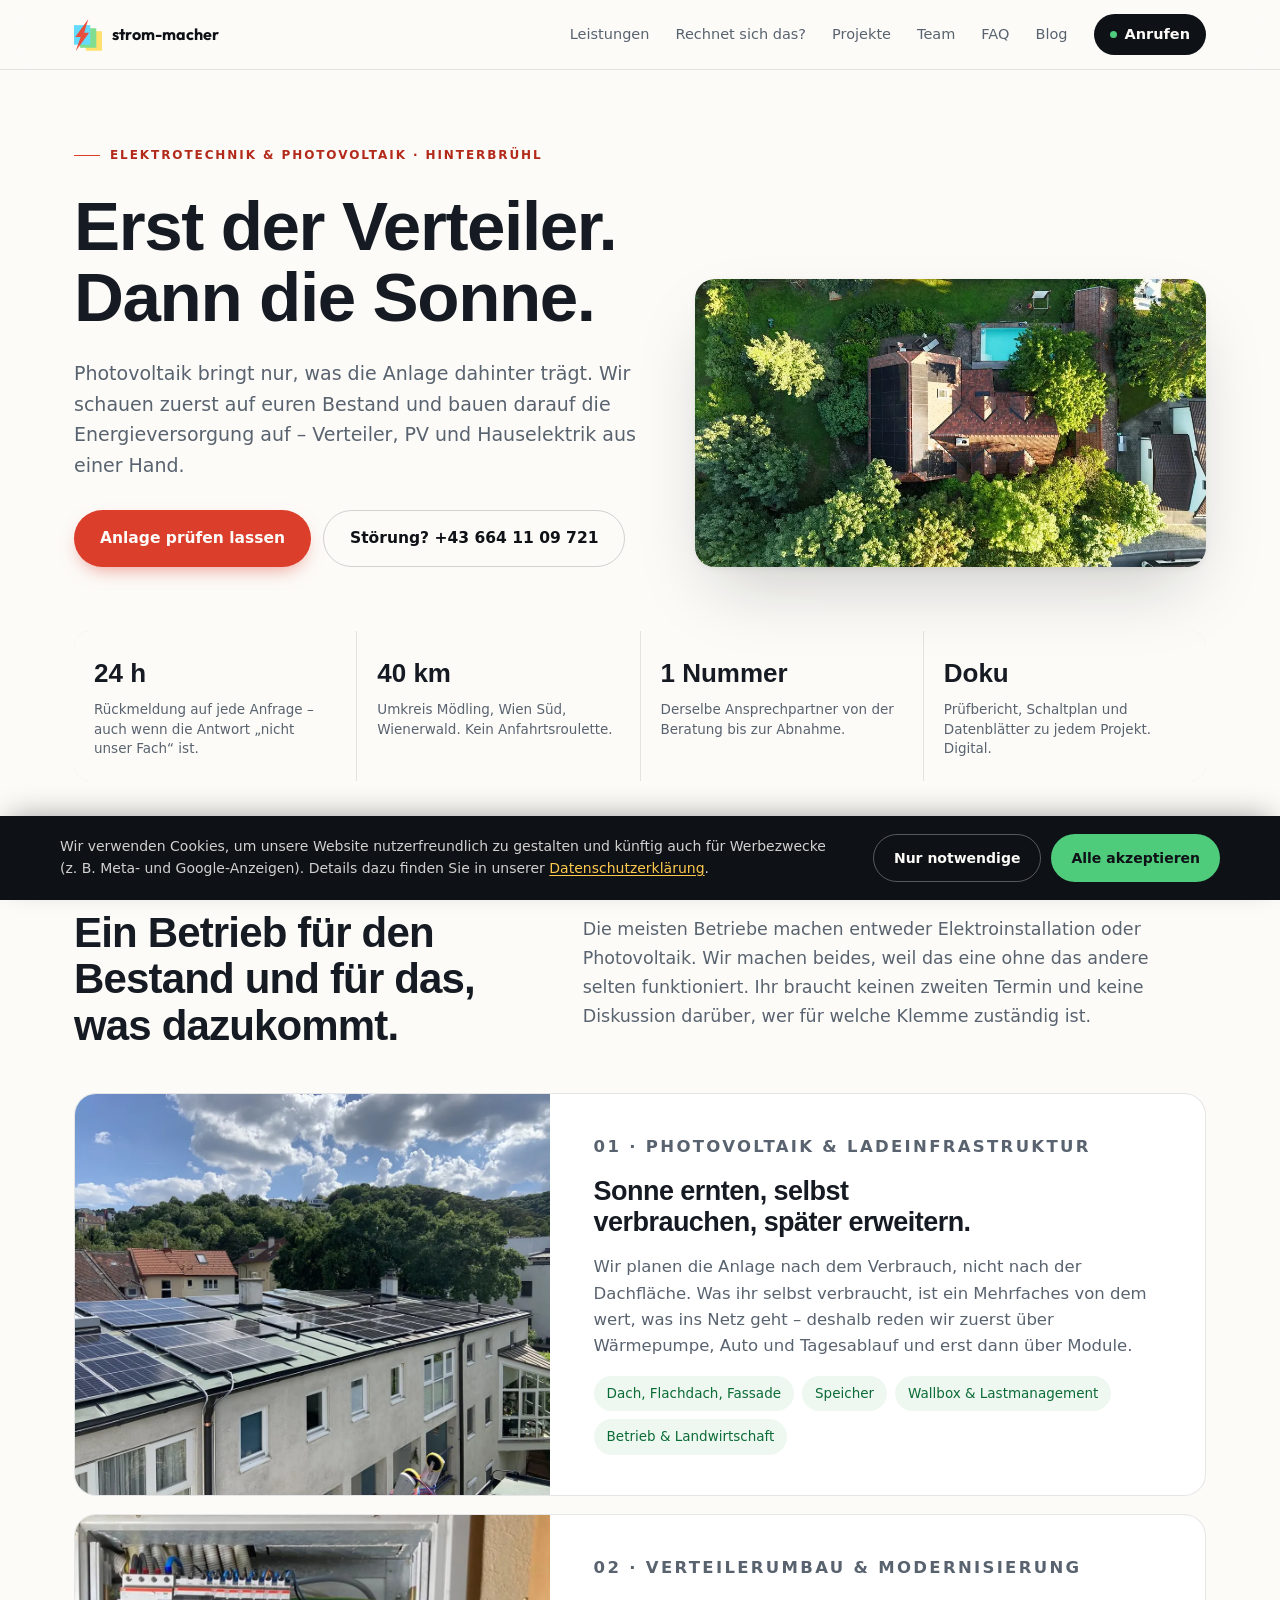
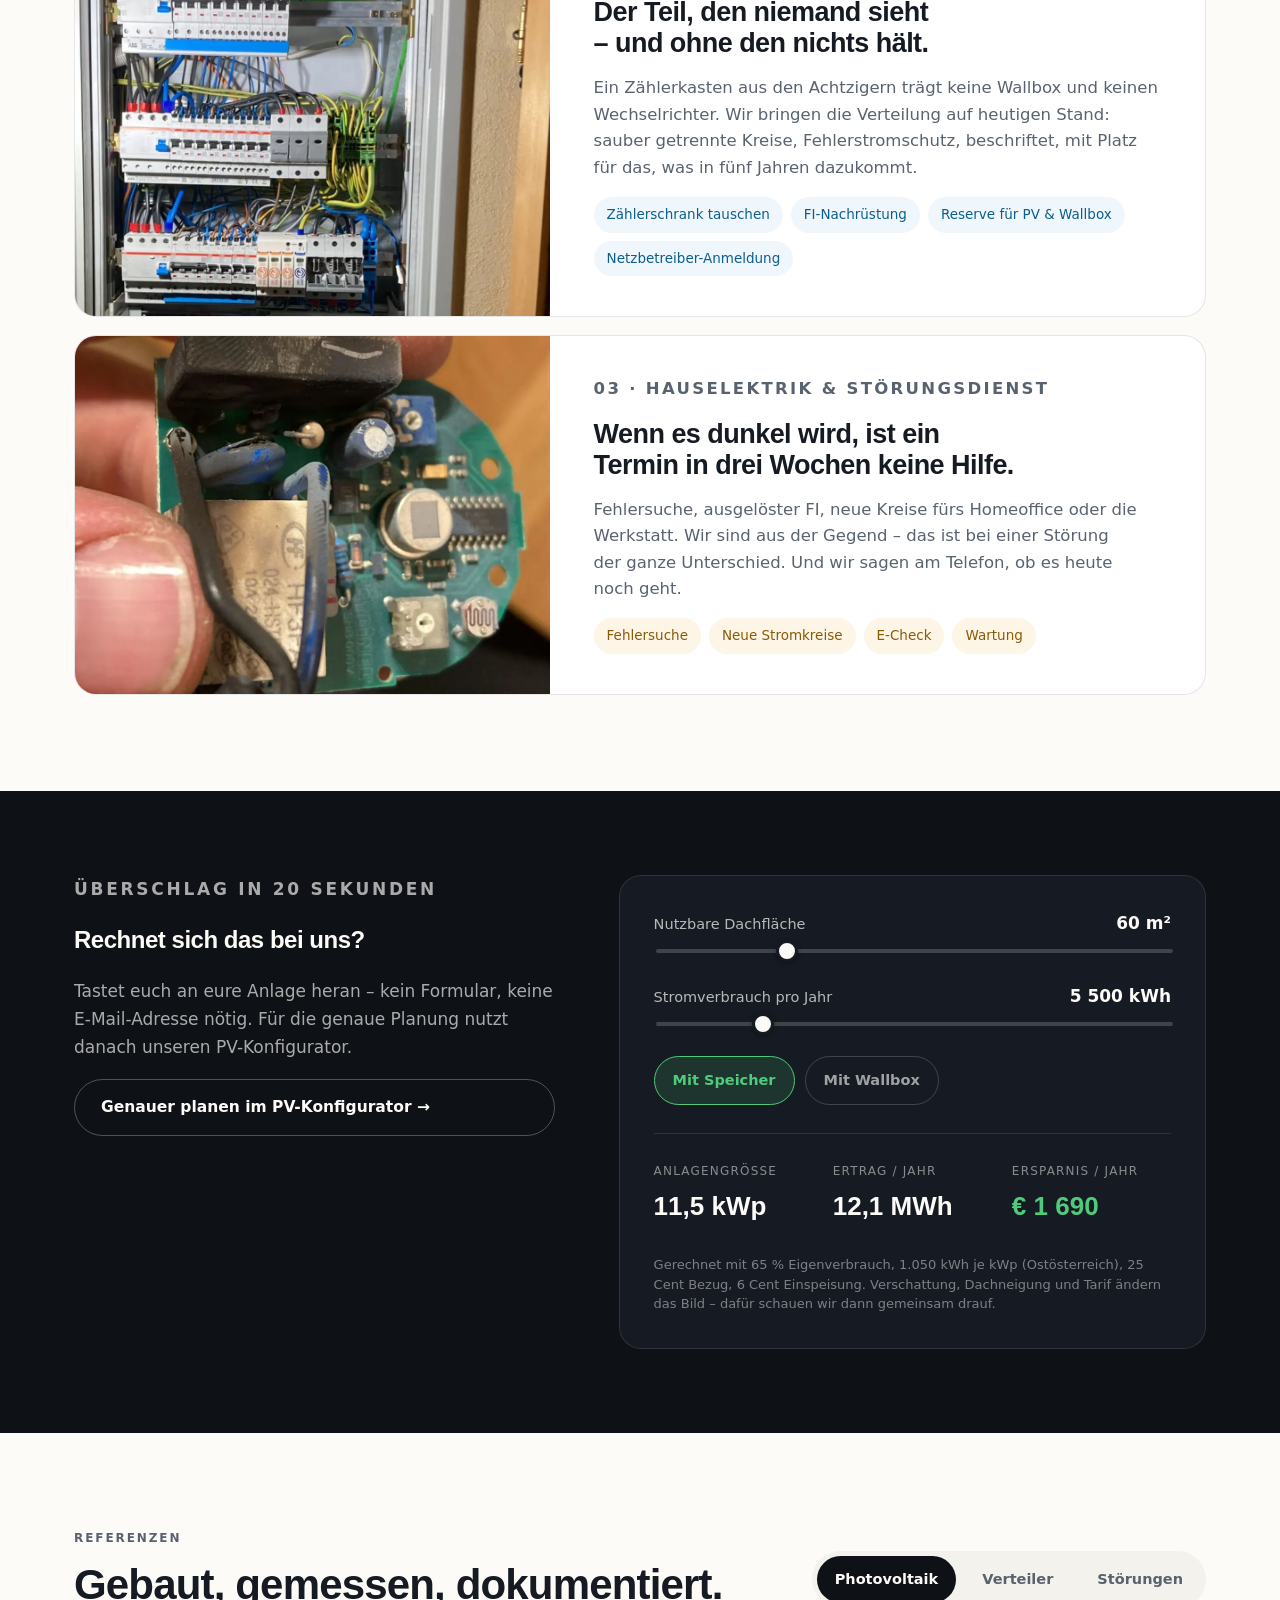
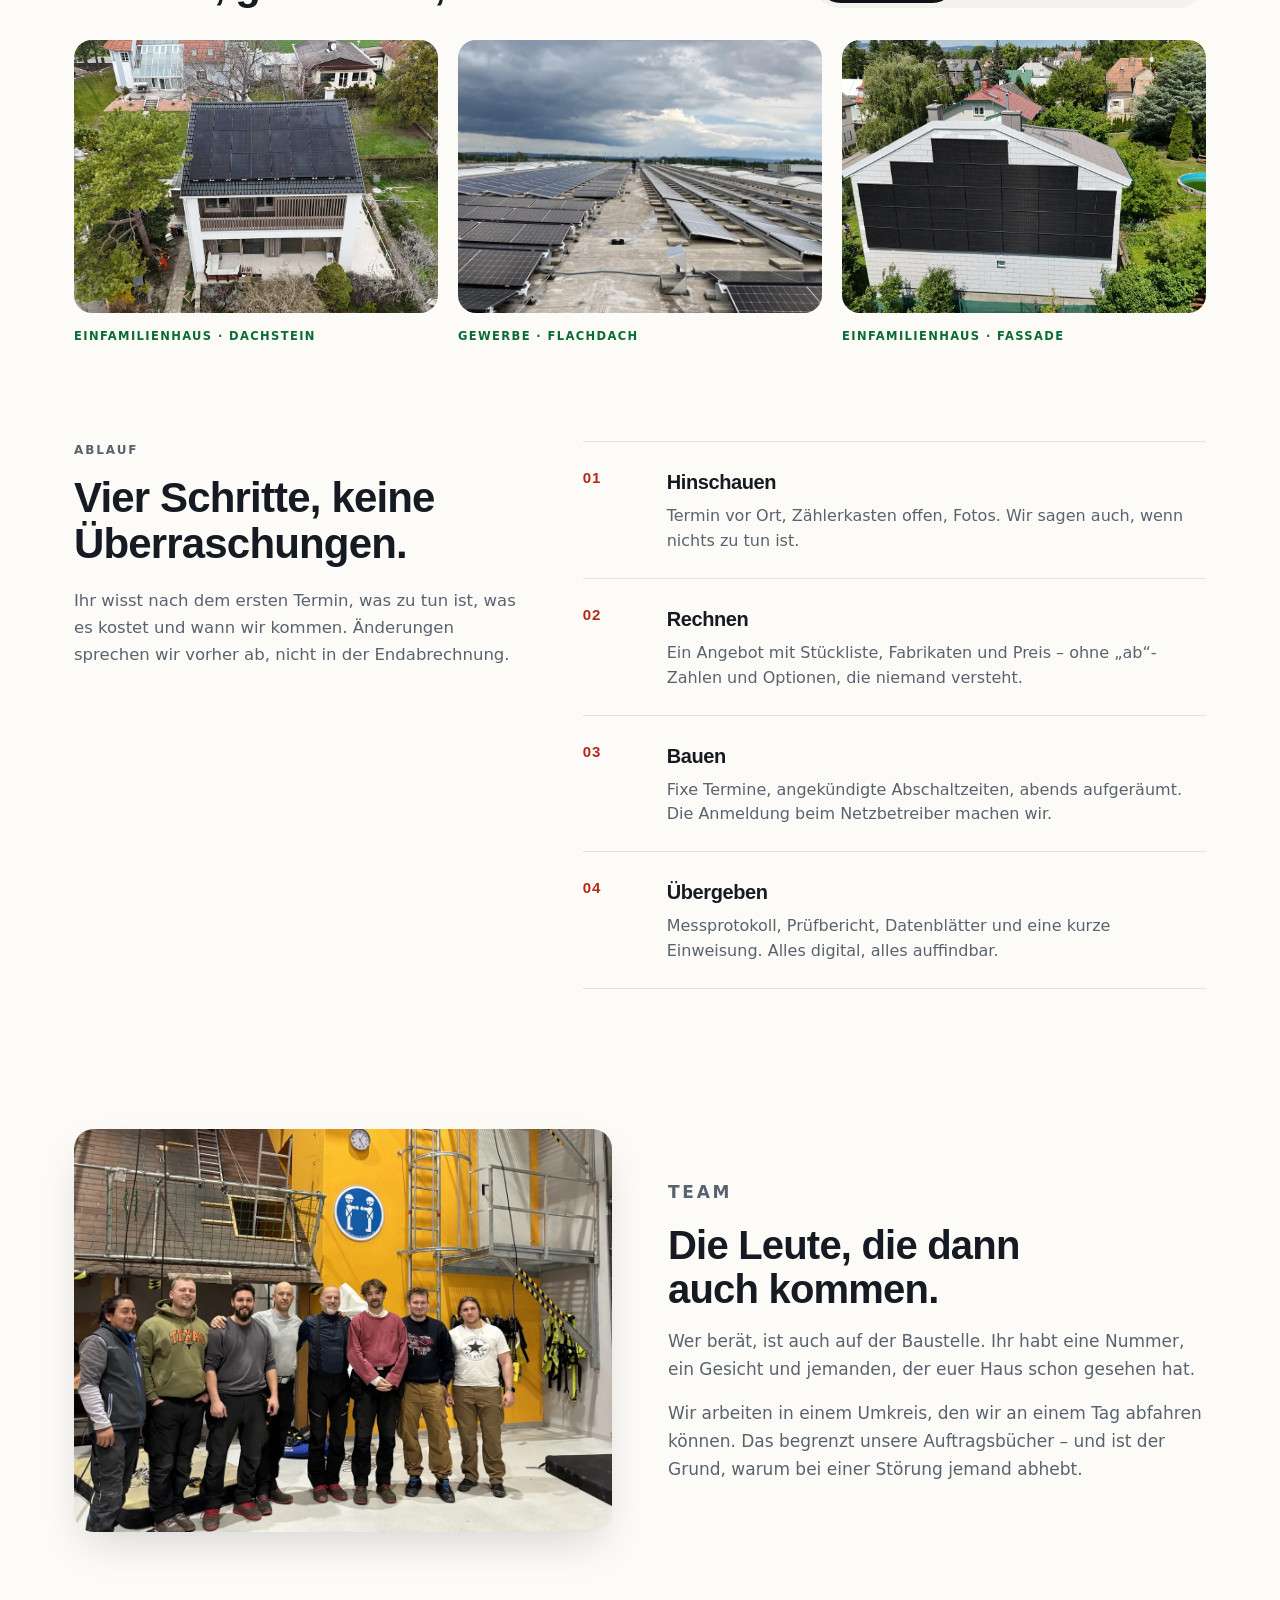
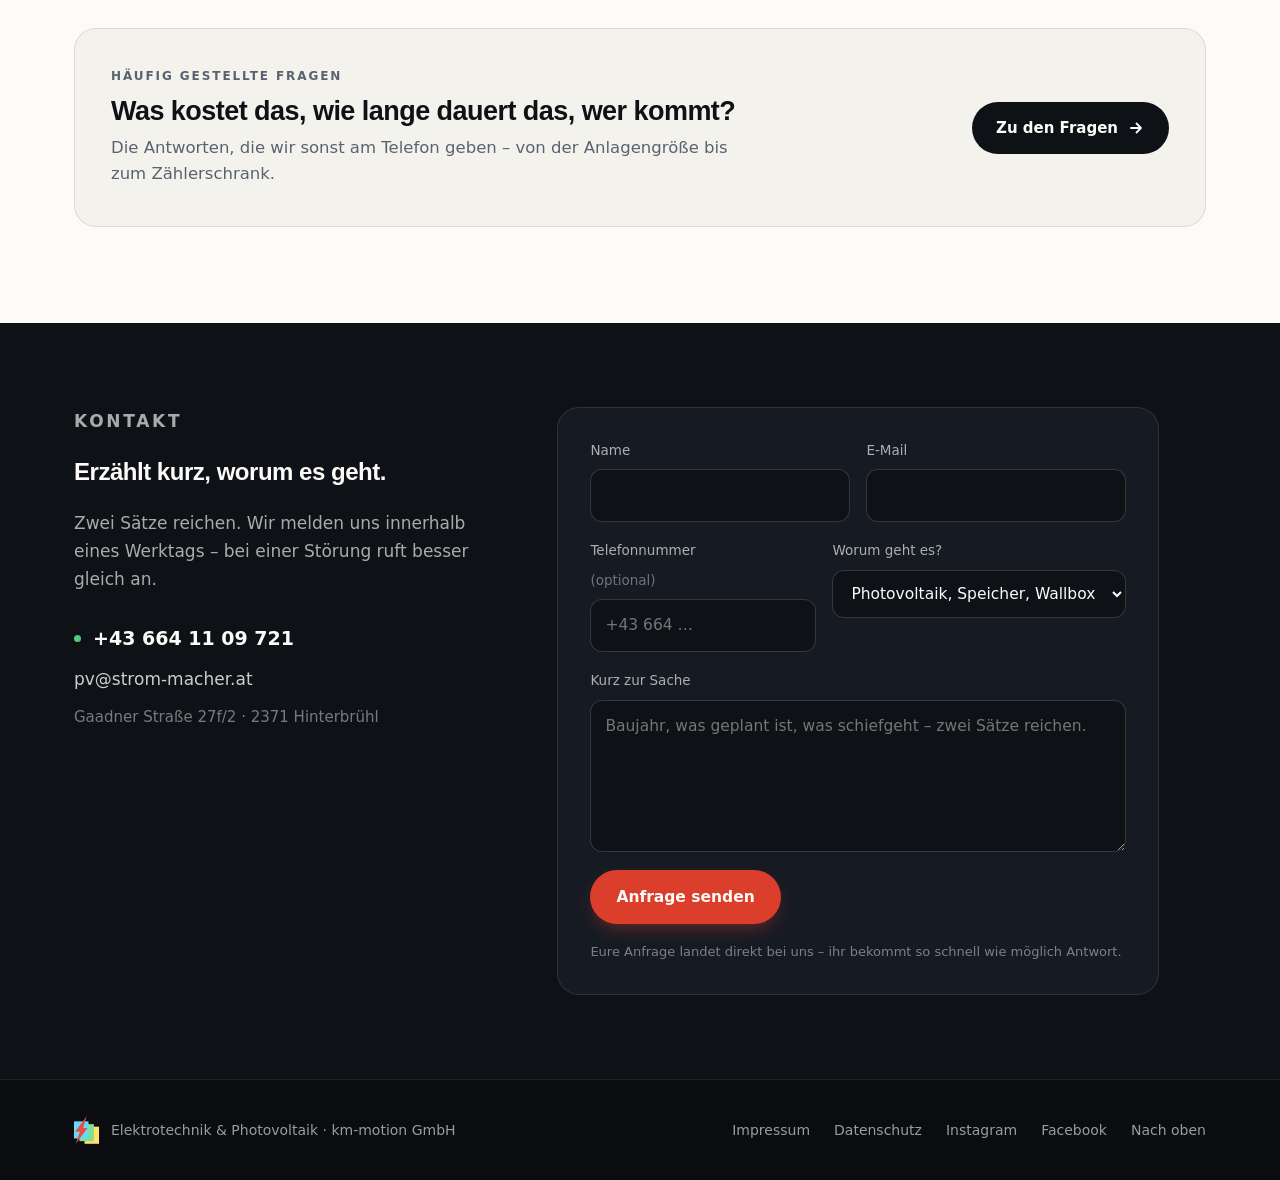
==== commit 7becbd64: "Datenschutz neu (nur genutzte Dienste), Google Fonts entfernt, Instagram/Facebook im Footer" ====
--- a/index.html
+++ b/index.html
@@ -40,9 +40,6 @@
 <link rel="icon" type="image/png" sizes="32x32" href="assets/favicon-32.png" />
 <link rel="icon" type="image/png" sizes="16x16" href="assets/favicon-16.png" />
 <link rel="apple-touch-icon" sizes="180x180" href="assets/favicon-180.png" />
-<link rel="preconnect" href="https://fonts.googleapis.com" />
-<link rel="preconnect" href="https://fonts.gstatic.com" crossorigin />
-<link rel="stylesheet" href="https://fonts.googleapis.com/css2?family=Outfit:wght@700&display=swap" />
 <link rel="stylesheet" href="styles.css" />
 <link rel="preload" as="image" href="assets/haus-pv-referenz.webp" type="image/webp" fetchpriority="high" />
 
@@ -340,6 +337,8 @@
     <div class="footer-links">
       <a href="impressum.html">Impressum</a>
       <a href="datenschutz.html">Datenschutz</a>
+      <a href="https://www.instagram.com/strom_macher.official/" target="_blank" rel="noopener">Instagram</a>
+      <a href="https://www.facebook.com/profile.php?id=61579728248005" target="_blank" rel="noopener">Facebook</a>
       <a href="#top">Nach oben</a>
     </div>
   </div>
--- a/styles.css
+++ b/styles.css
@@ -1,3 +1,5 @@
+/* Outfit selbst gehostet (SIL OFL 1.1) – keine Verbindung zu Google */
+@font-face{font-family:"Outfit";font-style:normal;font-weight:700;font-display:swap;src:url("assets/fonts/outfit-700.woff2") format("woff2")}
 /* strom-macher – Rework 2026
    Papier/Tinte + drei Spartenfarben, roter Blitz als Akzent. */
 :root{
@@ -183,7 +185,7 @@
 .footer-inner{max-width:1180px;margin:0 auto;padding:36px 24px;display:flex;flex-wrap:wrap;gap:24px;align-items:center;justify-content:space-between}
 .footer-brand{display:flex;align-items:center;gap:12px;font-size:14px}
 .footer-brand img{width:25px;height:auto}
-.footer-links{display:flex;gap:24px;font-size:14px}
+.footer-links{display:flex;flex-wrap:wrap;gap:12px 24px;font-size:14px}
 .footer-links a{color:rgba(252,251,248,.6)}
 .footer-links a:hover{color:var(--paper)}
 
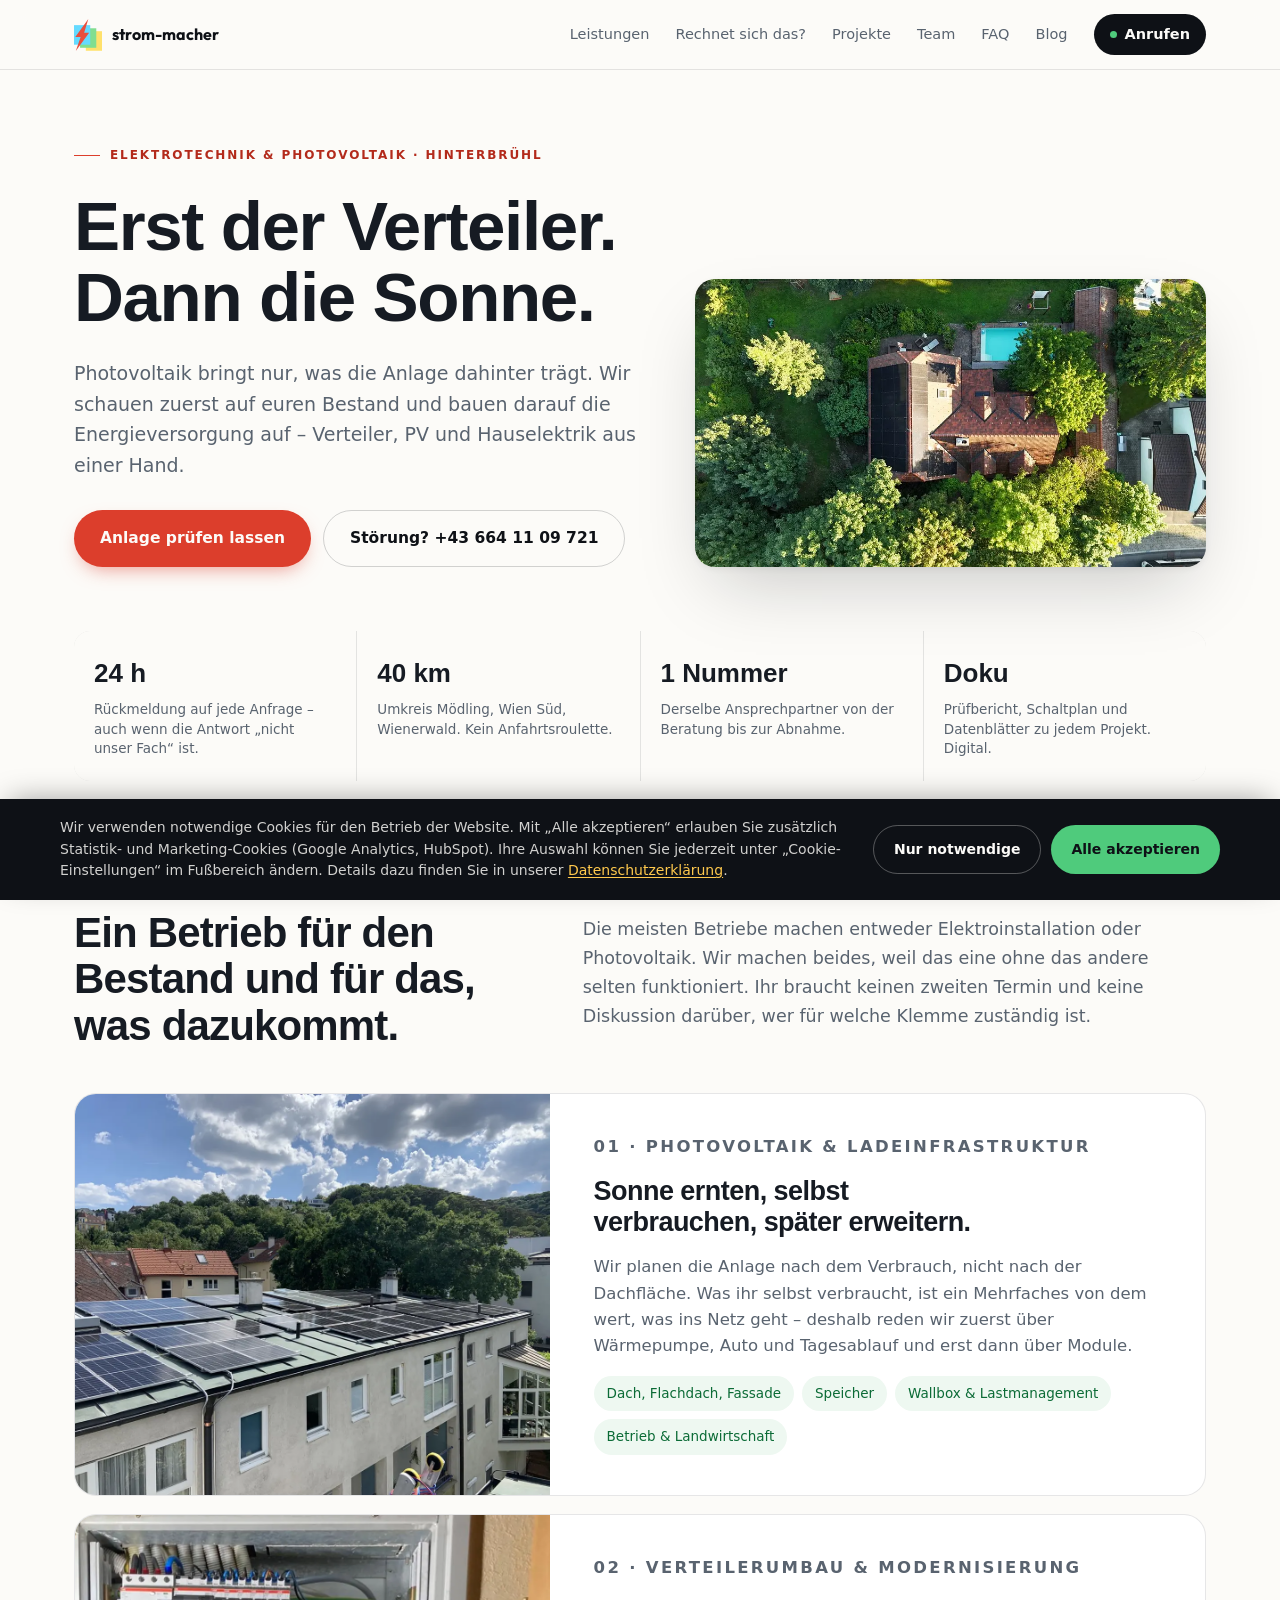
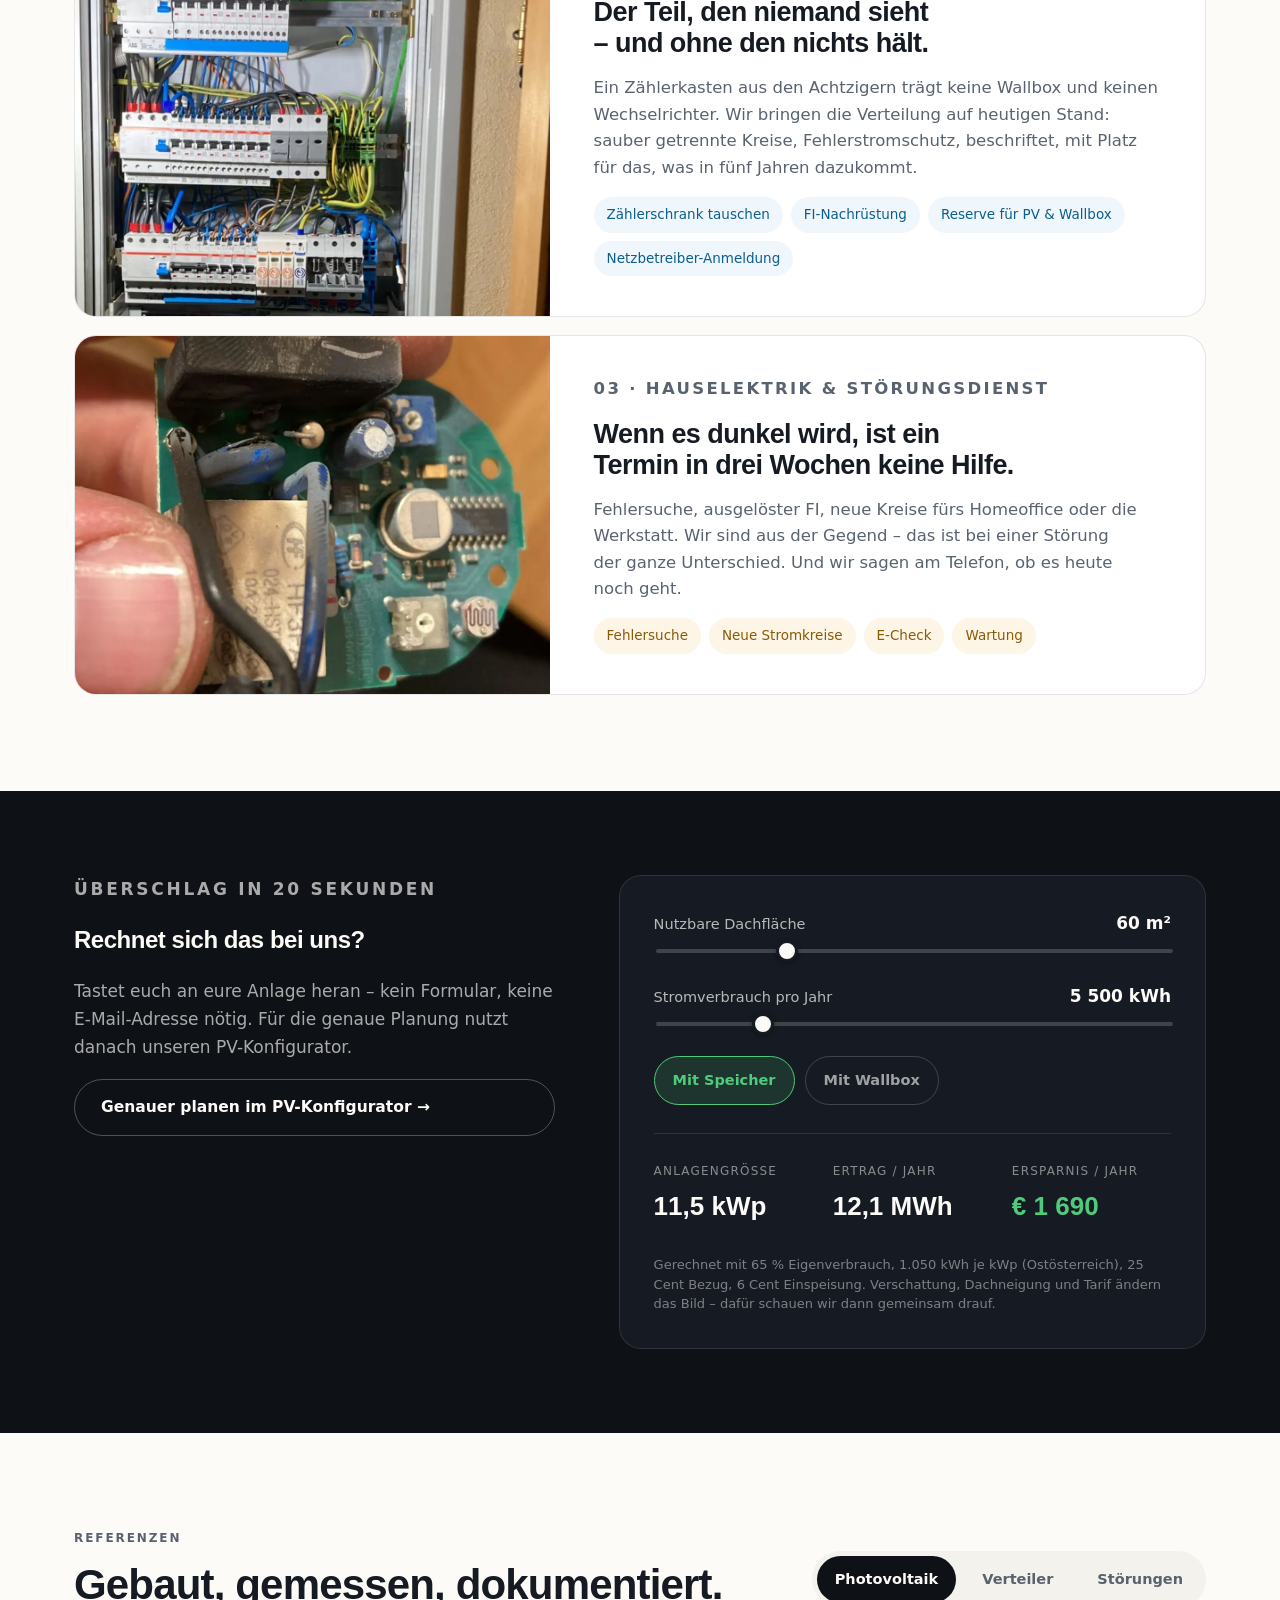
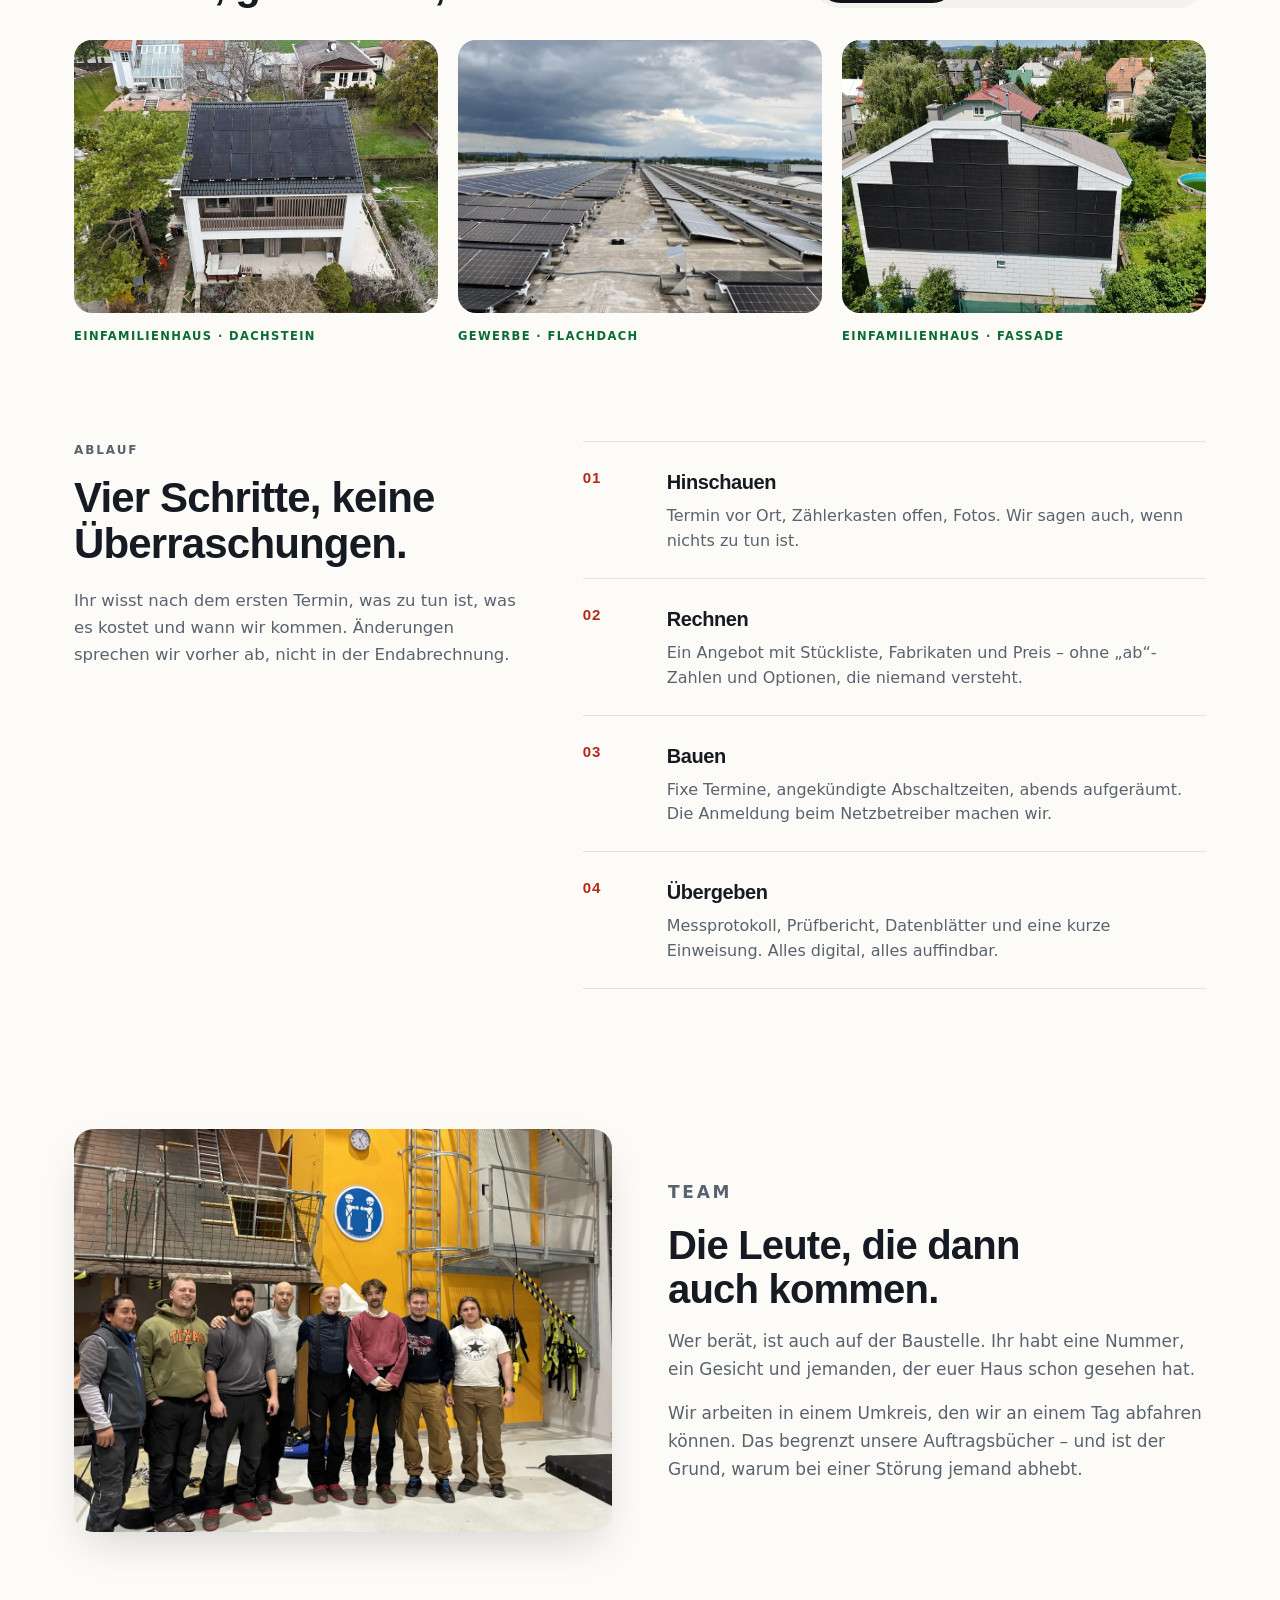
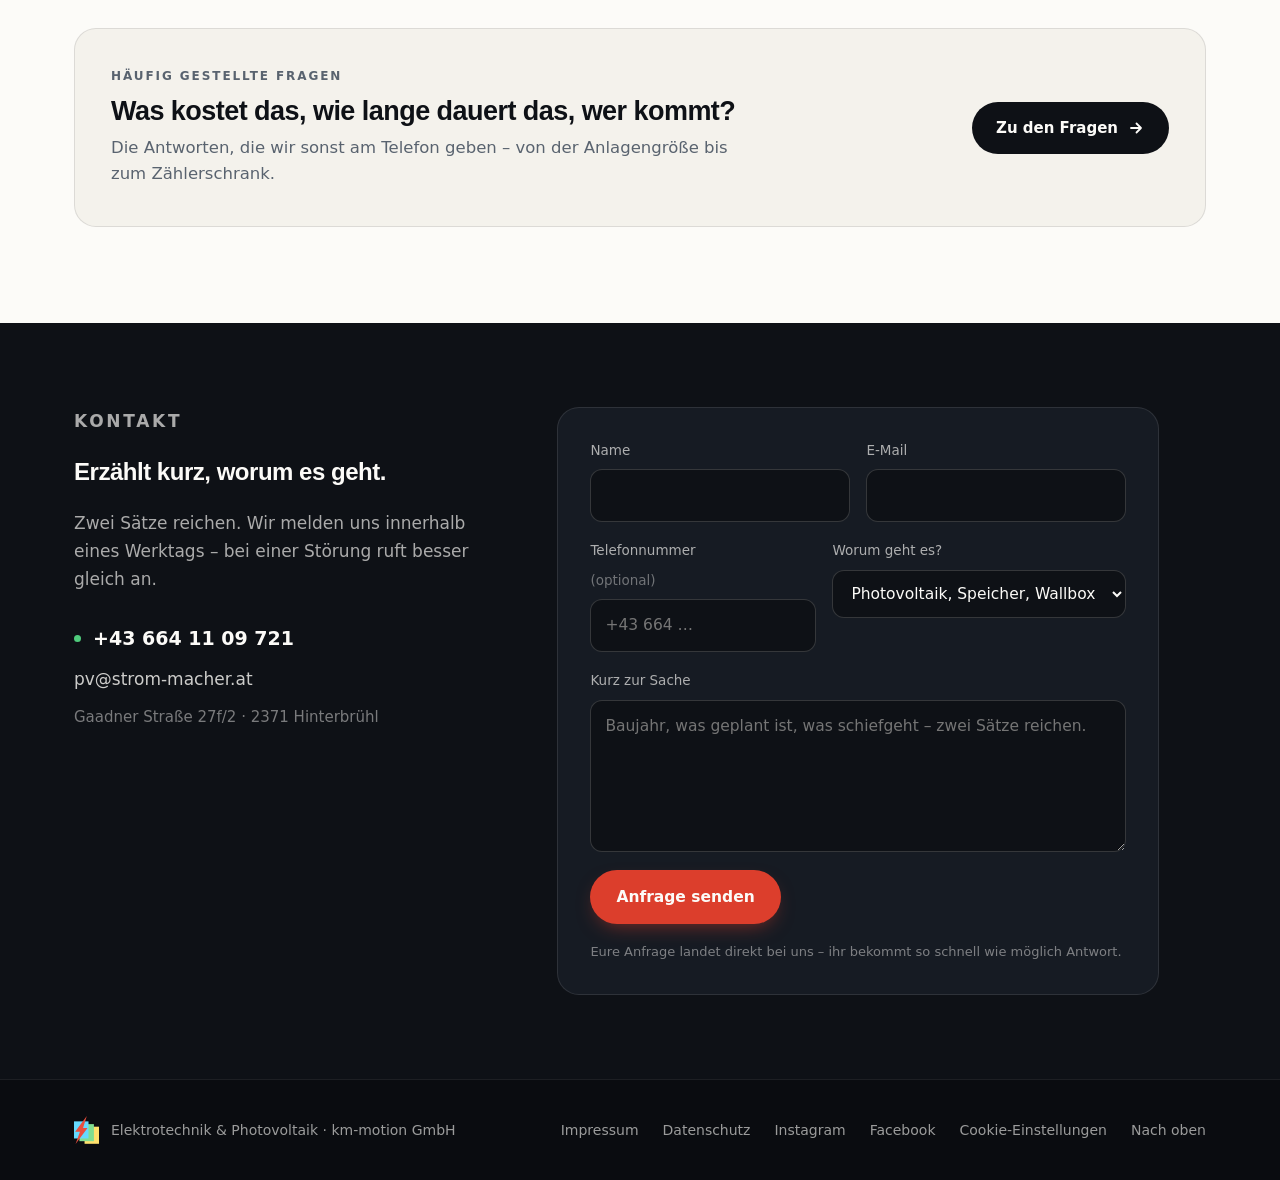
==== commit aa46001b: "HubSpot erst nach Cookie-Einwilligung laden, Cookie-Einstellungen im Footer" ====
--- a/index.html
+++ b/index.html
@@ -54,7 +54,6 @@
   "knowsLanguage":"de-AT"
 }
 </script>
-  <script type="text/javascript" id="hs-script-loader" async defer src="https://js-eu1.hs-scripts.com/149291029.js"></script>
 </head>
 <body>
 <a class="sr-only" href="#main">Zum Inhalt springen</a>
@@ -339,6 +338,7 @@
       <a href="datenschutz.html">Datenschutz</a>
       <a href="https://www.instagram.com/strom_macher.official/" target="_blank" rel="noopener">Instagram</a>
       <a href="https://www.facebook.com/profile.php?id=61579728248005" target="_blank" rel="noopener">Facebook</a>
+      <button type="button" data-cookie-settings>Cookie-Einstellungen</button>
       <a href="#top">Nach oben</a>
     </div>
   </div>
@@ -346,7 +346,7 @@
 
 <div class="cookie-banner" id="cookie-banner" role="dialog" aria-live="polite" aria-label="Cookie-Hinweis" hidden>
   <div class="cookie-banner-inner">
-    <p>Wir verwenden Cookies, um unsere Website nutzerfreundlich zu gestalten und künftig auch für Werbezwecke (z.&nbsp;B. Meta- und Google-Anzeigen). Details dazu finden Sie in unserer <a href="datenschutz.html">Datenschutzerklärung</a>.</p>
+    <p>Wir verwenden notwendige Cookies für den Betrieb der Website. Mit „Alle akzeptieren“ erlauben Sie zusätzlich Statistik- und Marketing-Cookies (Google Analytics, HubSpot). Ihre Auswahl können Sie jederzeit unter „Cookie-Einstellungen“ im Fußbereich ändern. Details dazu finden Sie in unserer <a href="datenschutz.html">Datenschutzerklärung</a>.</p>
     <div class="cookie-banner-actions">
       <button type="button" class="cookie-btn cookie-btn-decline" id="cookie-decline">Nur notwendige</button>
       <button type="button" class="cookie-btn cookie-btn-accept" id="cookie-accept">Alle akzeptieren</button>
@@ -357,6 +357,8 @@
 <style>
 .cookie-banner{position:fixed;left:0;right:0;bottom:0;z-index:60;background:var(--ink-900,#0E1116);color:var(--paper,#FCFBF8);padding:18px 20px;box-shadow:0 -8px 30px -10px rgba(0,0,0,.4)}
 .cookie-banner[hidden]{display:none}
+.footer-links button[data-cookie-settings]{background:none;border:0;padding:0;font:inherit;color:inherit;cursor:pointer}
+.footer-links button[data-cookie-settings]:hover{text-decoration:underline}
 .cookie-banner-inner{width:min(1160px,calc(100% - 40px));margin:0 auto;display:flex;flex-wrap:wrap;align-items:center;justify-content:space-between;gap:16px}
 .cookie-banner-inner p{margin:0;flex:1 1 380px;font-size:14px;line-height:1.55;color:rgba(252,251,248,.82)}
 .cookie-banner-inner a{color:var(--amber-bright,#FFC94D);text-decoration:underline;text-underline-offset:2px}
@@ -370,26 +372,43 @@
 <script src="script.js" defer></script>
 <script>
 (function(){
+  var KEY='sm_cookie_consent';
+  var HS_SRC='https://js-eu1.hs-scripts.com/149291029.js';
+  // HubSpot (Tracking, Analyse) wird erst nach Einwilligung geladen
+  function loadHubSpot(){
+    if(document.getElementById('hs-script-loader')) return;
+    var s=document.createElement('script');
+    s.id='hs-script-loader'; s.async=true; s.defer=true; s.src=HS_SRC;
+    document.body.appendChild(s);
+  }
+  function setGtag(v){
+    if(typeof gtag === 'function'){
+      gtag('consent', 'update', {'ad_storage':v,'ad_user_data':v,'ad_personalization':v,'analytics_storage':v});
+    }
+  }
   try{
-    var KEY='sm_cookie_consent';
+    var state=localStorage.getItem(KEY);
+    if(state==='accepted') loadHubSpot();
     var banner=document.getElementById('cookie-banner');
     if(!banner) return;
-    if(!localStorage.getItem(KEY)){ banner.hidden=false; }
+    if(!state){ banner.hidden=false; }
     var accept=document.getElementById('cookie-accept');
     var decline=document.getElementById('cookie-decline');
     if(accept) accept.addEventListener('click', function(){
       localStorage.setItem(KEY,'accepted');
       banner.hidden=true;
-      if(typeof gtag === 'function'){
-        gtag('consent', 'update', {
-          'ad_storage': 'granted',
-          'ad_user_data': 'granted',
-          'ad_personalization': 'granted',
-          'analytics_storage': 'granted'
-        });
-      }
+      setGtag('granted');
+      loadHubSpot();
     });
-    if(decline) decline.addEventListener('click', function(){ localStorage.setItem(KEY,'declined'); banner.hidden=true; });
+    if(decline) decline.addEventListener('click', function(){
+      var was=localStorage.getItem(KEY);
+      localStorage.setItem(KEY,'declined');
+      banner.hidden=true;
+      setGtag('denied');
+      if(was==='accepted') location.reload();
+    });
+    var links=document.querySelectorAll('[data-cookie-settings]');
+    for(var i=0;i<links.length;i++){ links[i].addEventListener('click', function(){ banner.hidden=false; }); }
   }catch(e){}
 })();
 </script>
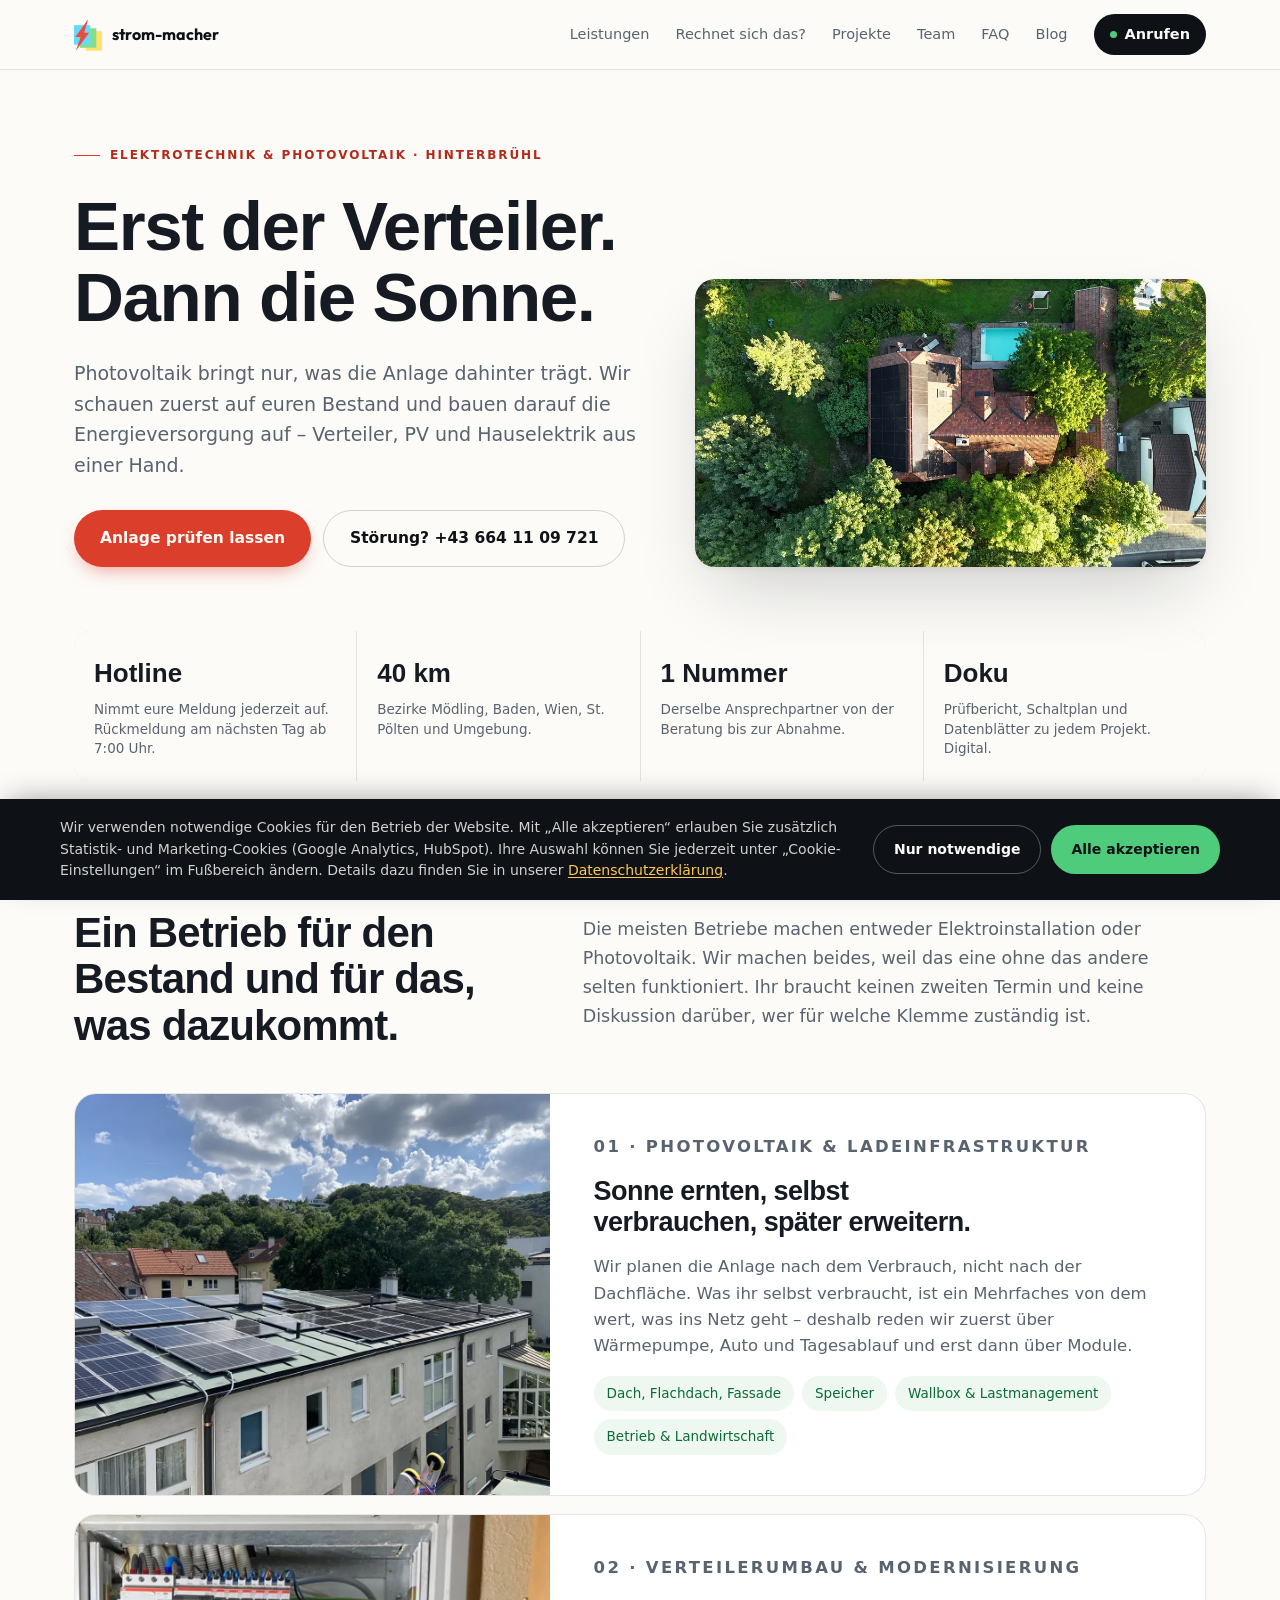
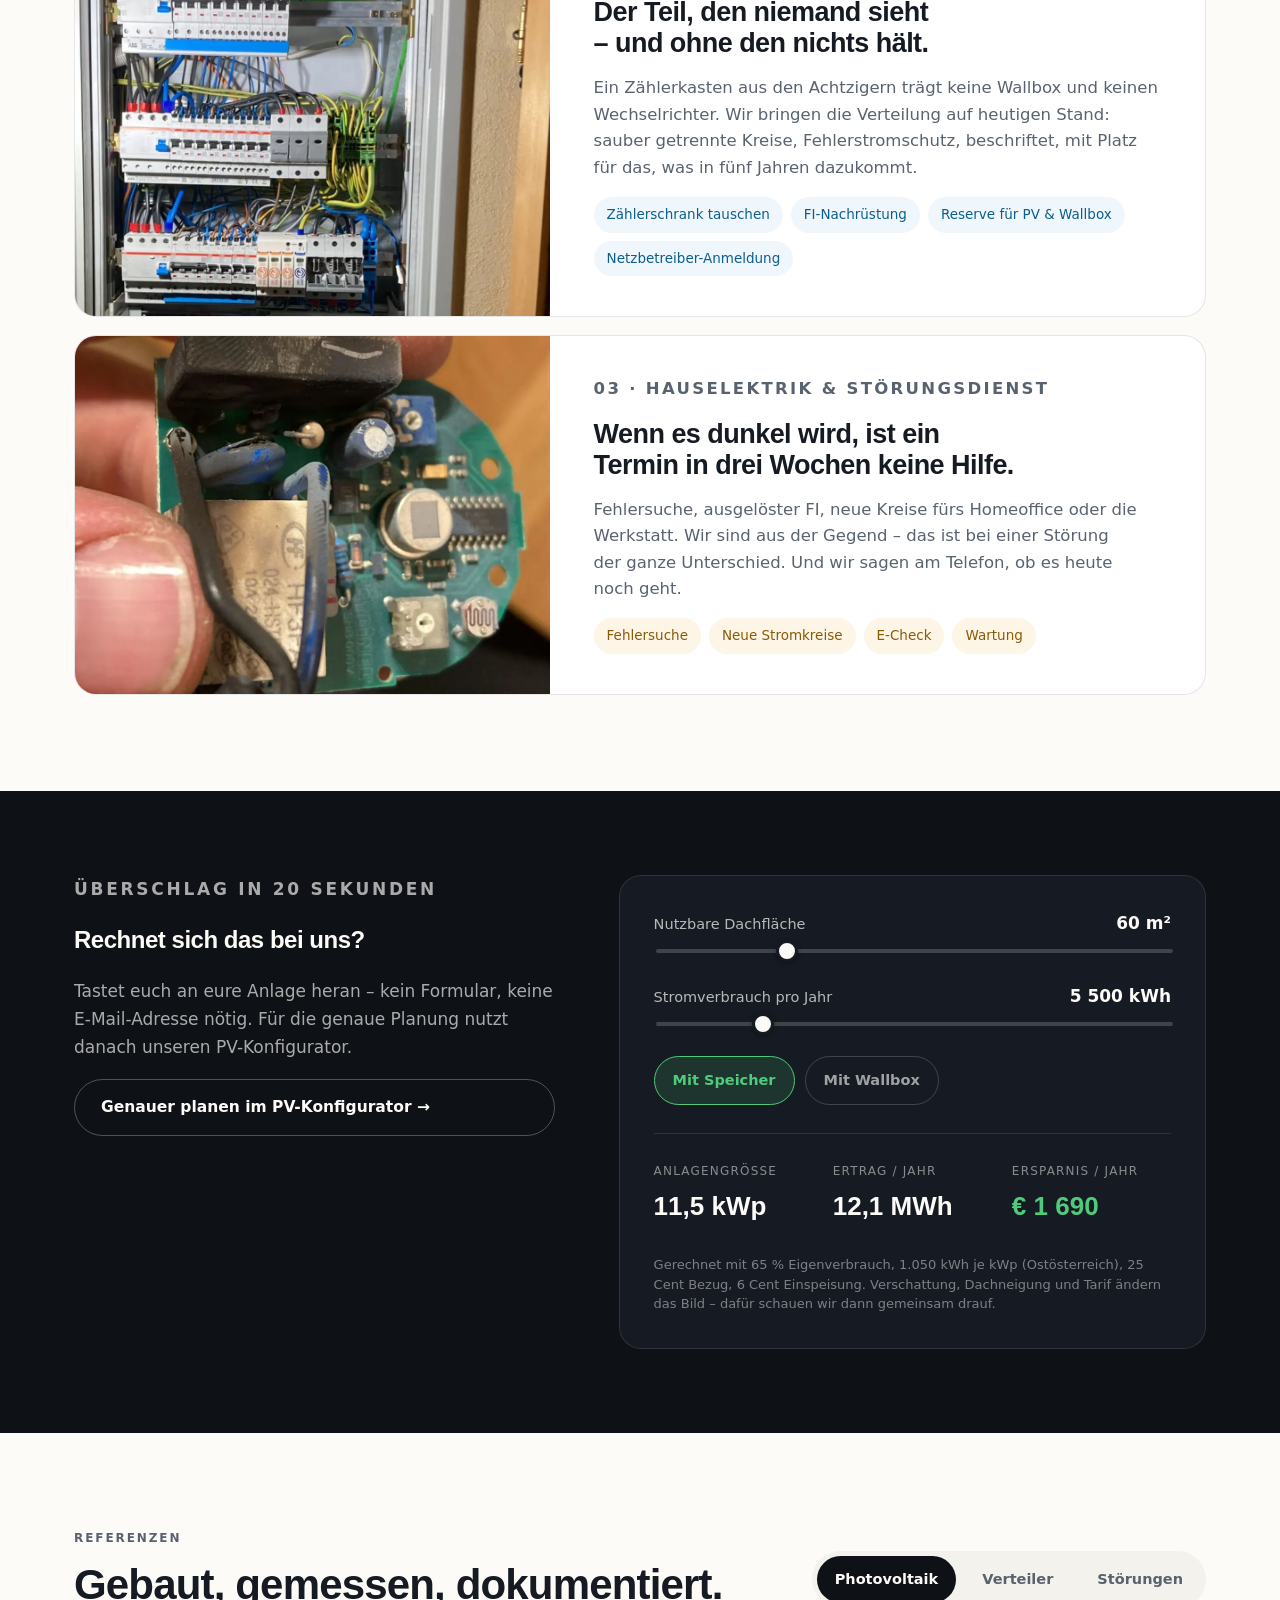
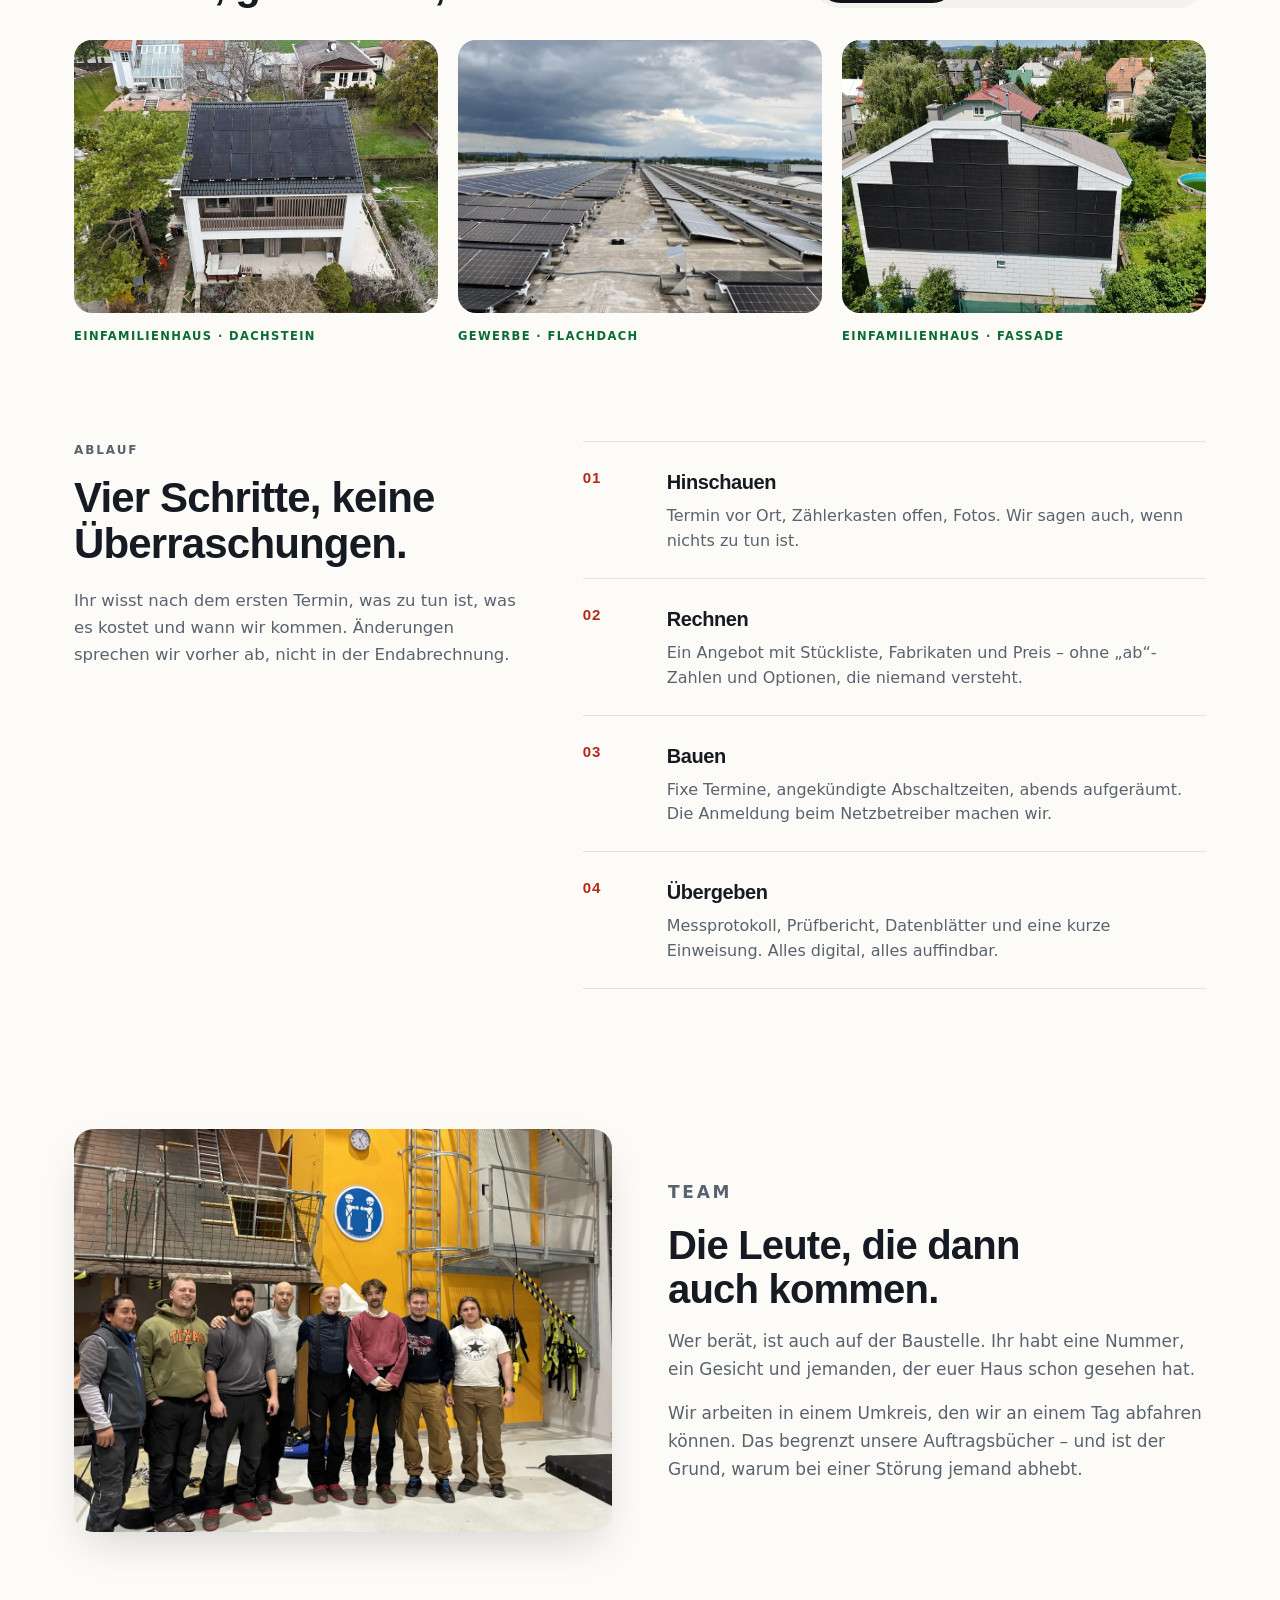
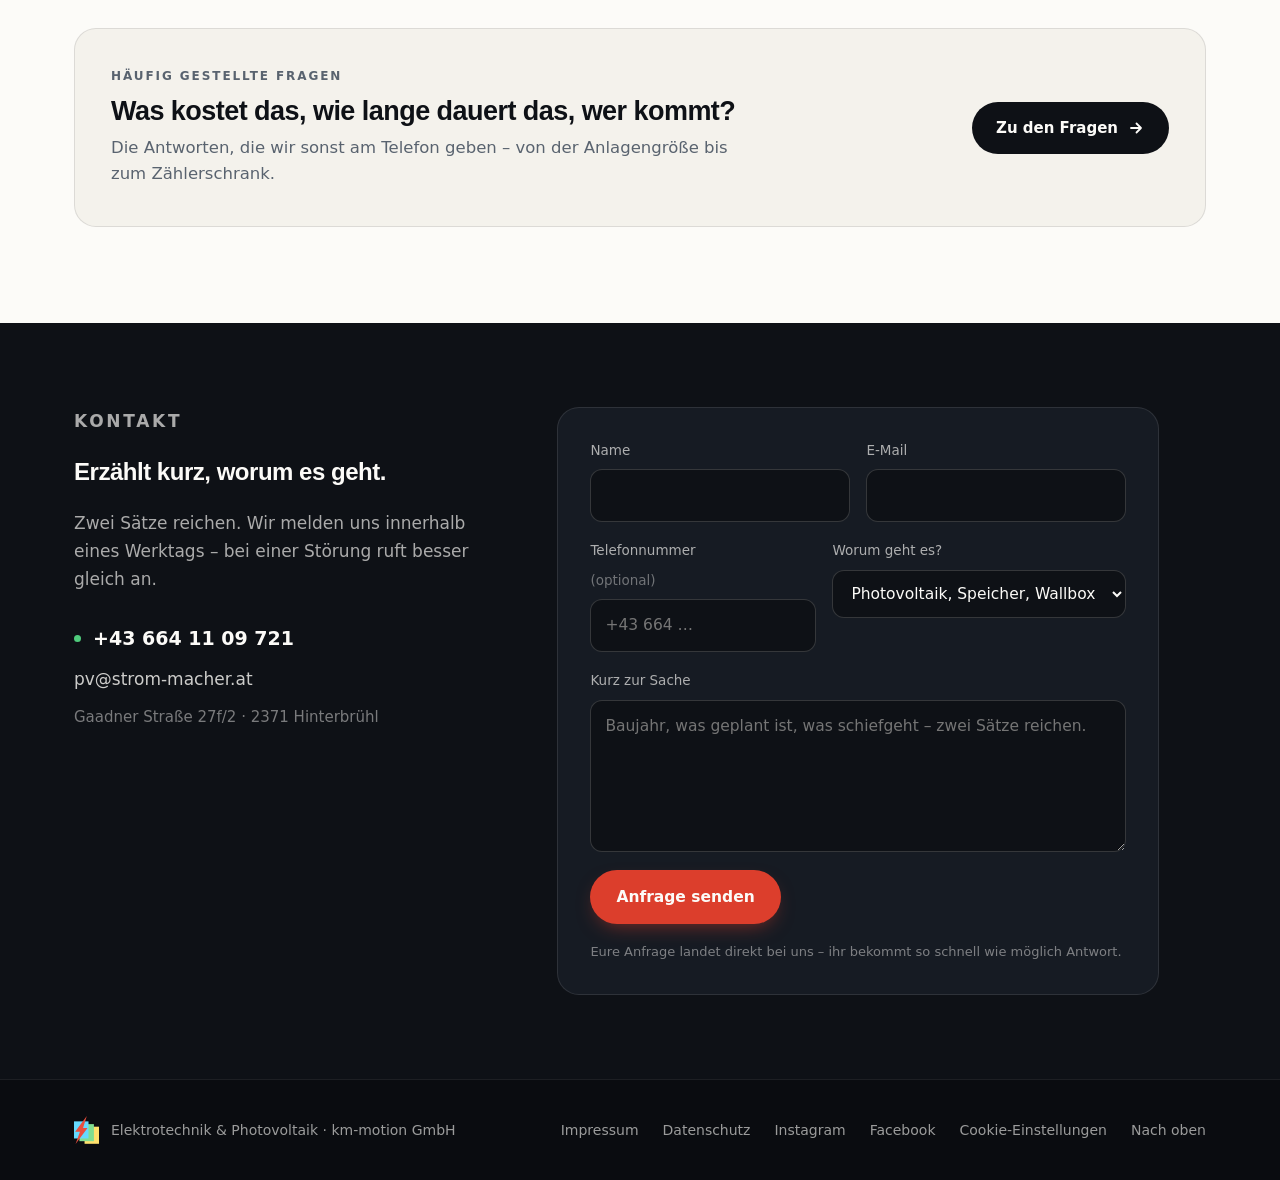
==== commit a3f2e3a8: "Hotline statt 24 h, Einsatzgebiet Moedling/Baden/Wien/St. Poelten" ====
--- a/index.html
+++ b/index.html
@@ -50,7 +50,7 @@
   "url":"https://www.strom-macher.at/","logo":"https://www.strom-macher.at/assets/logo-transparent.png",
   "image":"https://www.strom-macher.at/assets/haus-pv-referenz.jpg","email":"pv@strom-macher.at","telephone":"+43-664-1109721",
   "address":{"@type":"PostalAddress","streetAddress":"Gaadner Straße 27f Tür 2","postalCode":"2371","addressLocality":"Hinterbrühl","addressRegion":"Niederösterreich","addressCountry":"AT"},
-  "areaServed":[{"@type":"AdministrativeArea","name":"Bezirk Mödling"},{"@type":"AdministrativeArea","name":"Niederösterreich"},{"@type":"City","name":"Wien"}],
+  "areaServed":[{"@type":"AdministrativeArea","name":"Bezirk Mödling"},{"@type":"AdministrativeArea","name":"Bezirk Baden"},{"@type":"AdministrativeArea","name":"Bezirk St. Pölten"},{"@type":"City","name":"St. Pölten"},{"@type":"City","name":"Wien"}],
   "knowsLanguage":"de-AT"
 }
 </script>
@@ -97,8 +97,8 @@
 
   <section class="wrap facts">
     <div class="facts-grid">
-      <div class="fact"><b>24 h</b><span>Rückmeldung auf jede Anfrage – auch wenn die Antwort „nicht unser Fach“ ist.</span></div>
-      <div class="fact"><b>40 km</b><span>Umkreis Mödling, Wien Süd, Wienerwald. Kein Anfahrtsroulette.</span></div>
+      <div class="fact"><b>Hotline</b><span>Nimmt eure Meldung jederzeit auf. Rückmeldung am nächsten Tag ab 7:00 Uhr.</span></div>
+      <div class="fact"><b>40 km</b><span>Bezirke Mödling, Baden, Wien, St. Pölten und Umgebung.</span></div>
       <div class="fact"><b>1 Nummer</b><span>Derselbe Ansprechpartner von der Beratung bis zur Abnahme.</span></div>
       <div class="fact"><b>Doku</b><span>Prüfbericht, Schaltplan und Datenblätter zu jedem Projekt. Digital.</span></div>
     </div>
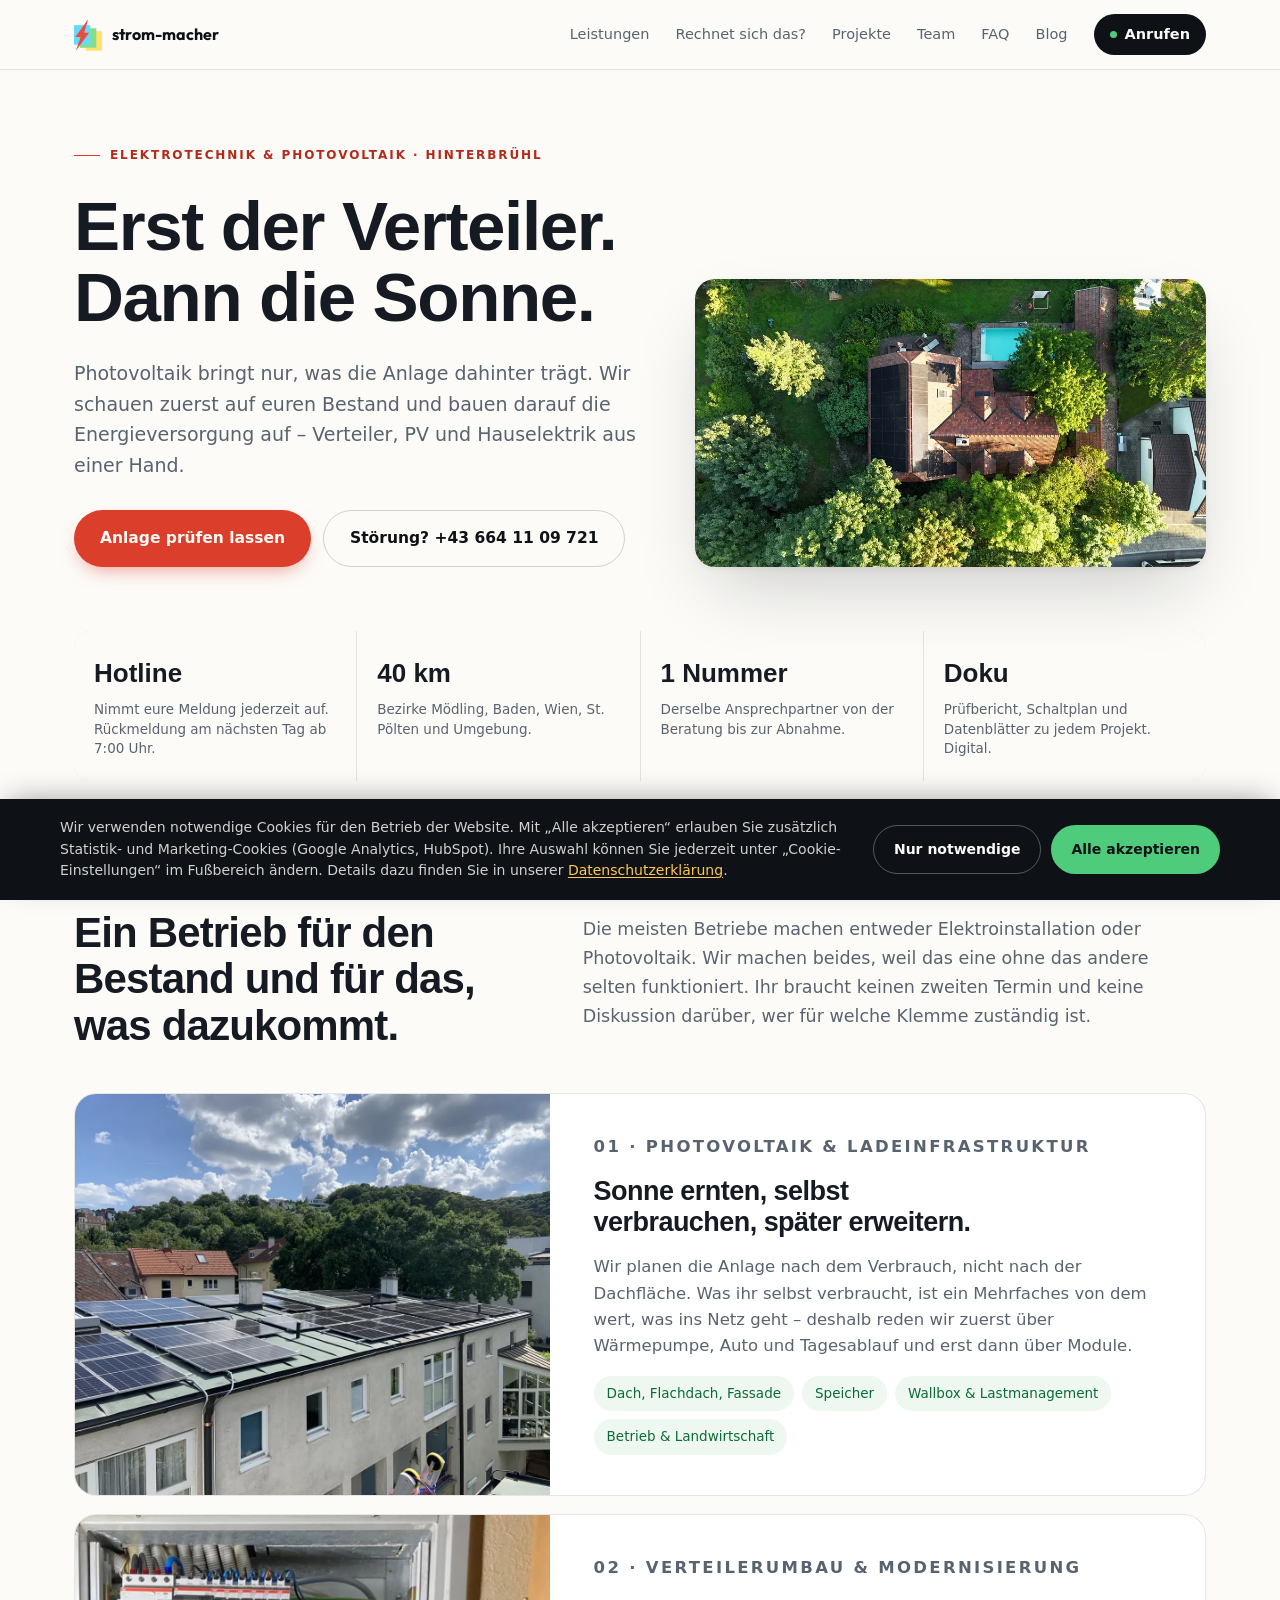
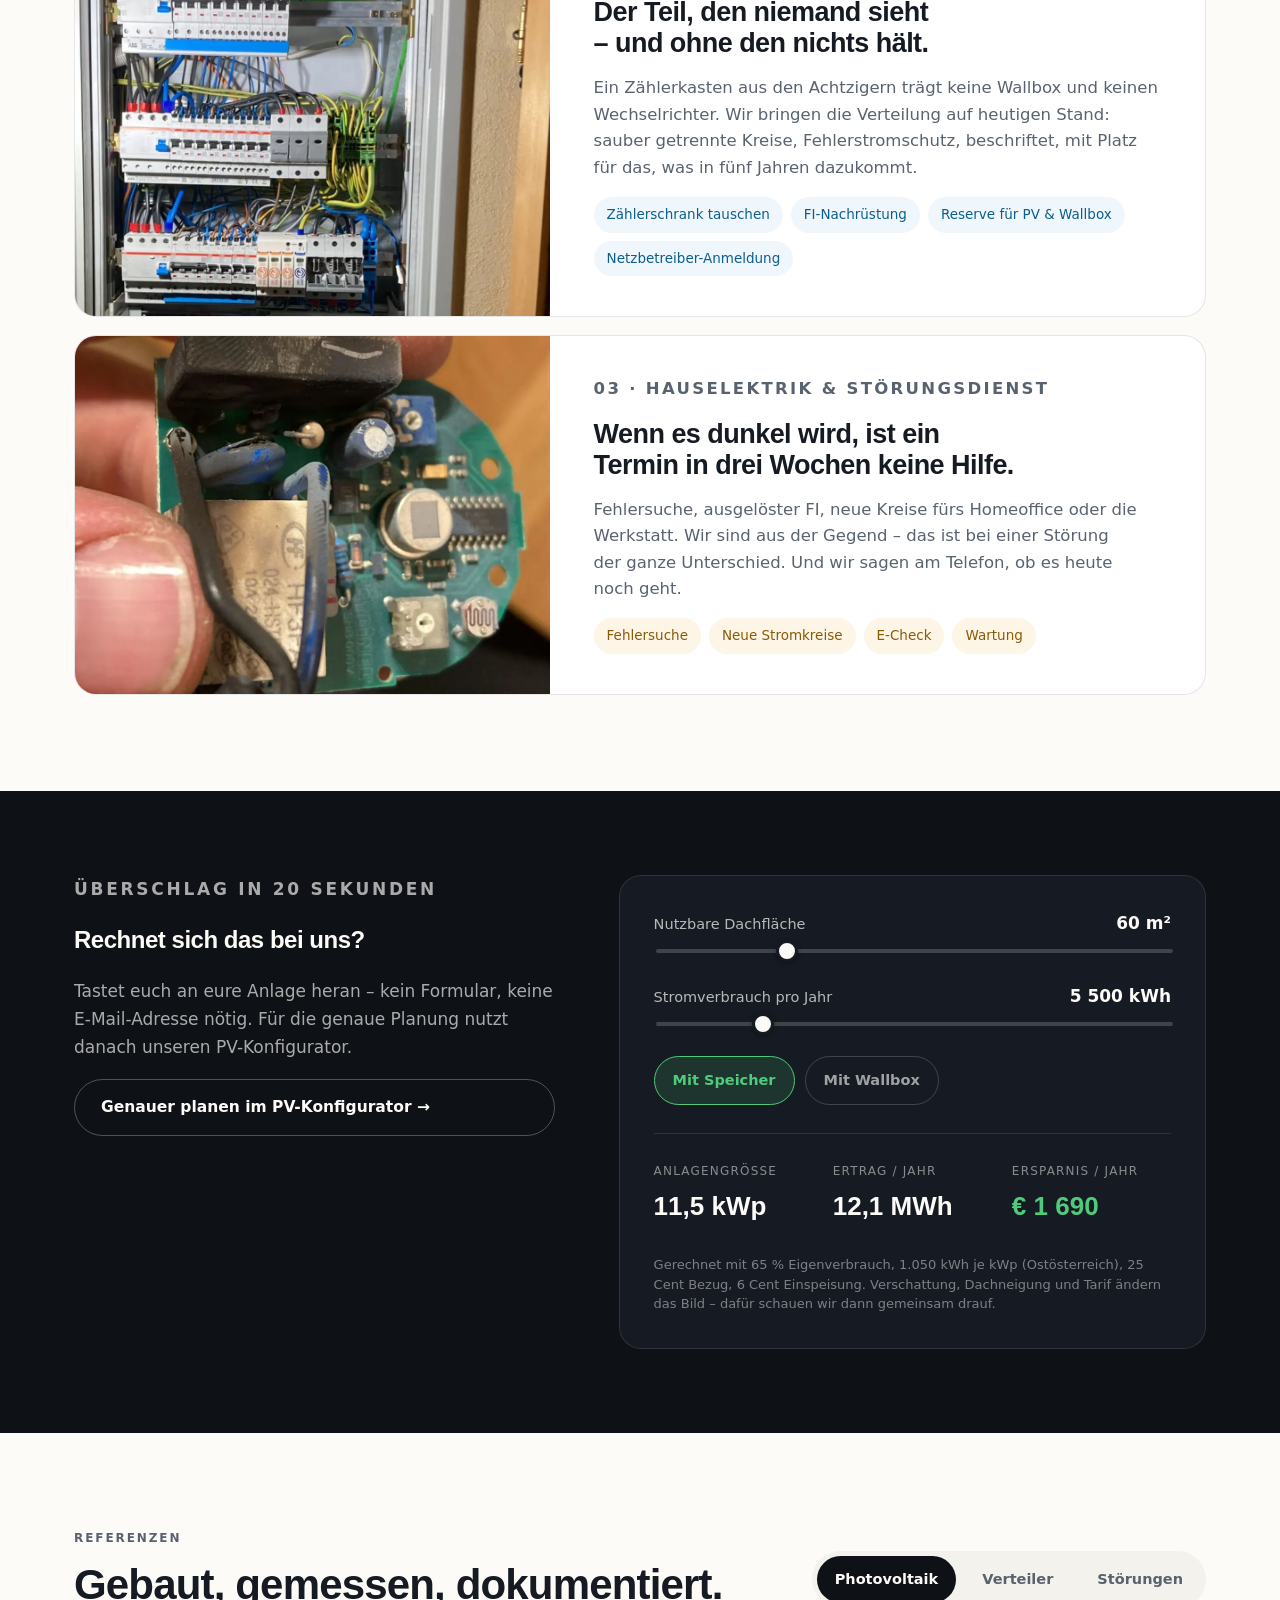
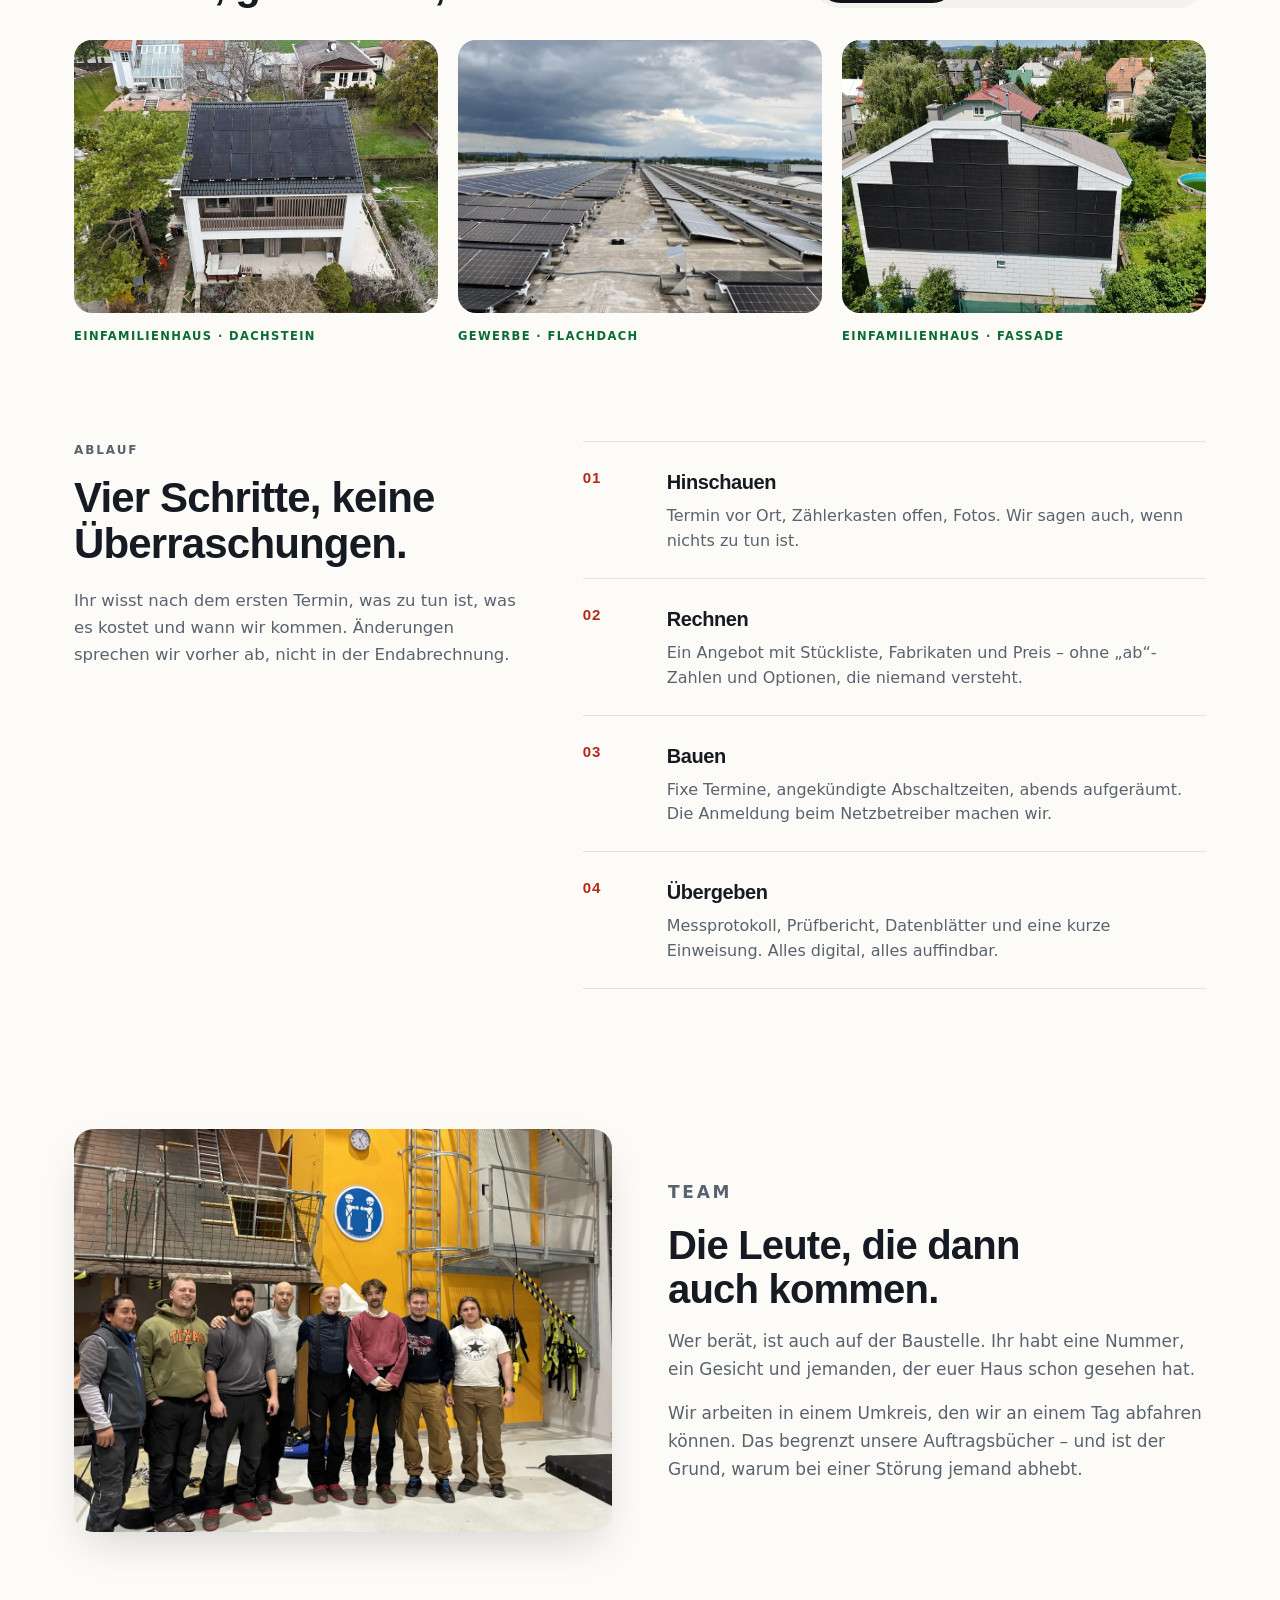
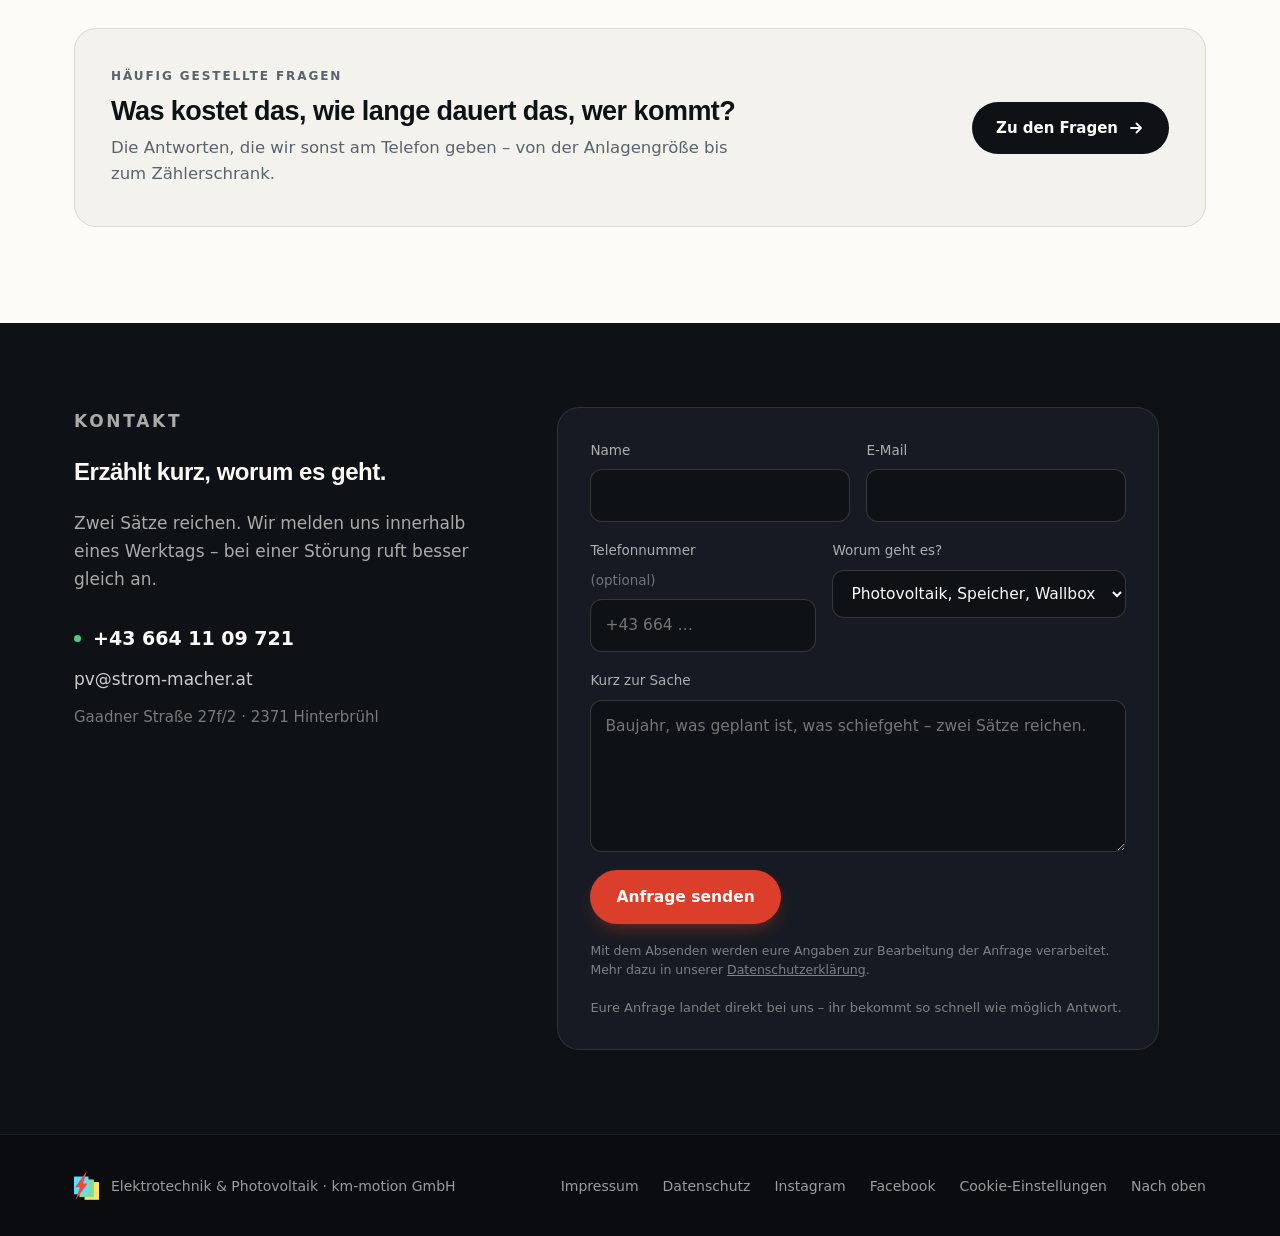
==== commit a00d2575: "Formular: Spam-Schutz, Datenschutz-Hinweis, Hinweis bei Stoerung" ====
--- a/index.html
+++ b/index.html
@@ -316,10 +316,13 @@
               </select>
             </label>
           </div>
+          <p class="form-urgent" id="form-urgent" hidden>Bei einer akuten Störung ruft bitte direkt unsere Hotline an: <a href="tel:+436641109721">+43 664 11 09 721</a>. Wir melden uns am nächsten Tag ab 7:00 Uhr. Bei Brandgeruch oder Rauch: Sicherung abschalten und Notruf 122 wählen.</p>
           <label for="f-nachricht">Kurz zur Sache
             <textarea id="f-nachricht" name="nachricht" rows="5" placeholder="Baujahr, was geplant ist, was schiefgeht – zwei Sätze reichen." required></textarea>
           </label>
+          <div class="form-hp" aria-hidden="true"><label for="f-firma">Firma (bitte leer lassen)<input id="f-firma" name="firma" type="text" tabindex="-1" autocomplete="off" /></label></div>
           <button class="btn btn-primary" type="submit">Anfrage senden</button>
+          <p class="form-legal">Mit dem Absenden werden eure Angaben zur Bearbeitung der Anfrage verarbeitet. Mehr dazu in unserer <a href="datenschutz.html">Datenschutzerklärung</a>.</p>
           <p class="form-status" role="status" aria-live="polite">Eure Anfrage landet direkt bei uns – ihr bekommt so schnell wie möglich Antwort.</p>
         </form>
       </div>
--- a/styles.css
+++ b/styles.css
@@ -179,6 +179,11 @@
 .form input:focus-visible,.form select:focus-visible,.form textarea:focus-visible{outline:2px solid var(--amber-bright);outline-offset:2px}
 .form .btn{align-self:flex-start}
 .form-status{font-size:13px;line-height:1.5;color:rgba(252,251,248,.45)}
+.form-legal{font-size:12.5px;line-height:1.5;color:rgba(252,251,248,.45)}
+.form-legal a,.form-urgent a{color:inherit;text-decoration:underline}
+.form-urgent{font-size:14px;line-height:1.5;color:var(--paper);background:rgba(252,251,248,.06);border-left:3px solid var(--amber-bright);border-radius:8px;padding:12px 14px}
+.form-urgent[hidden]{display:none}
+.form-hp{position:absolute!important;left:-10000px;top:auto;width:1px;height:1px;overflow:hidden}
 
 /* Footer */
 .footer{background:#0A0C10;color:rgba(252,251,248,.6);border-top:1px solid rgba(252,251,248,.08)}
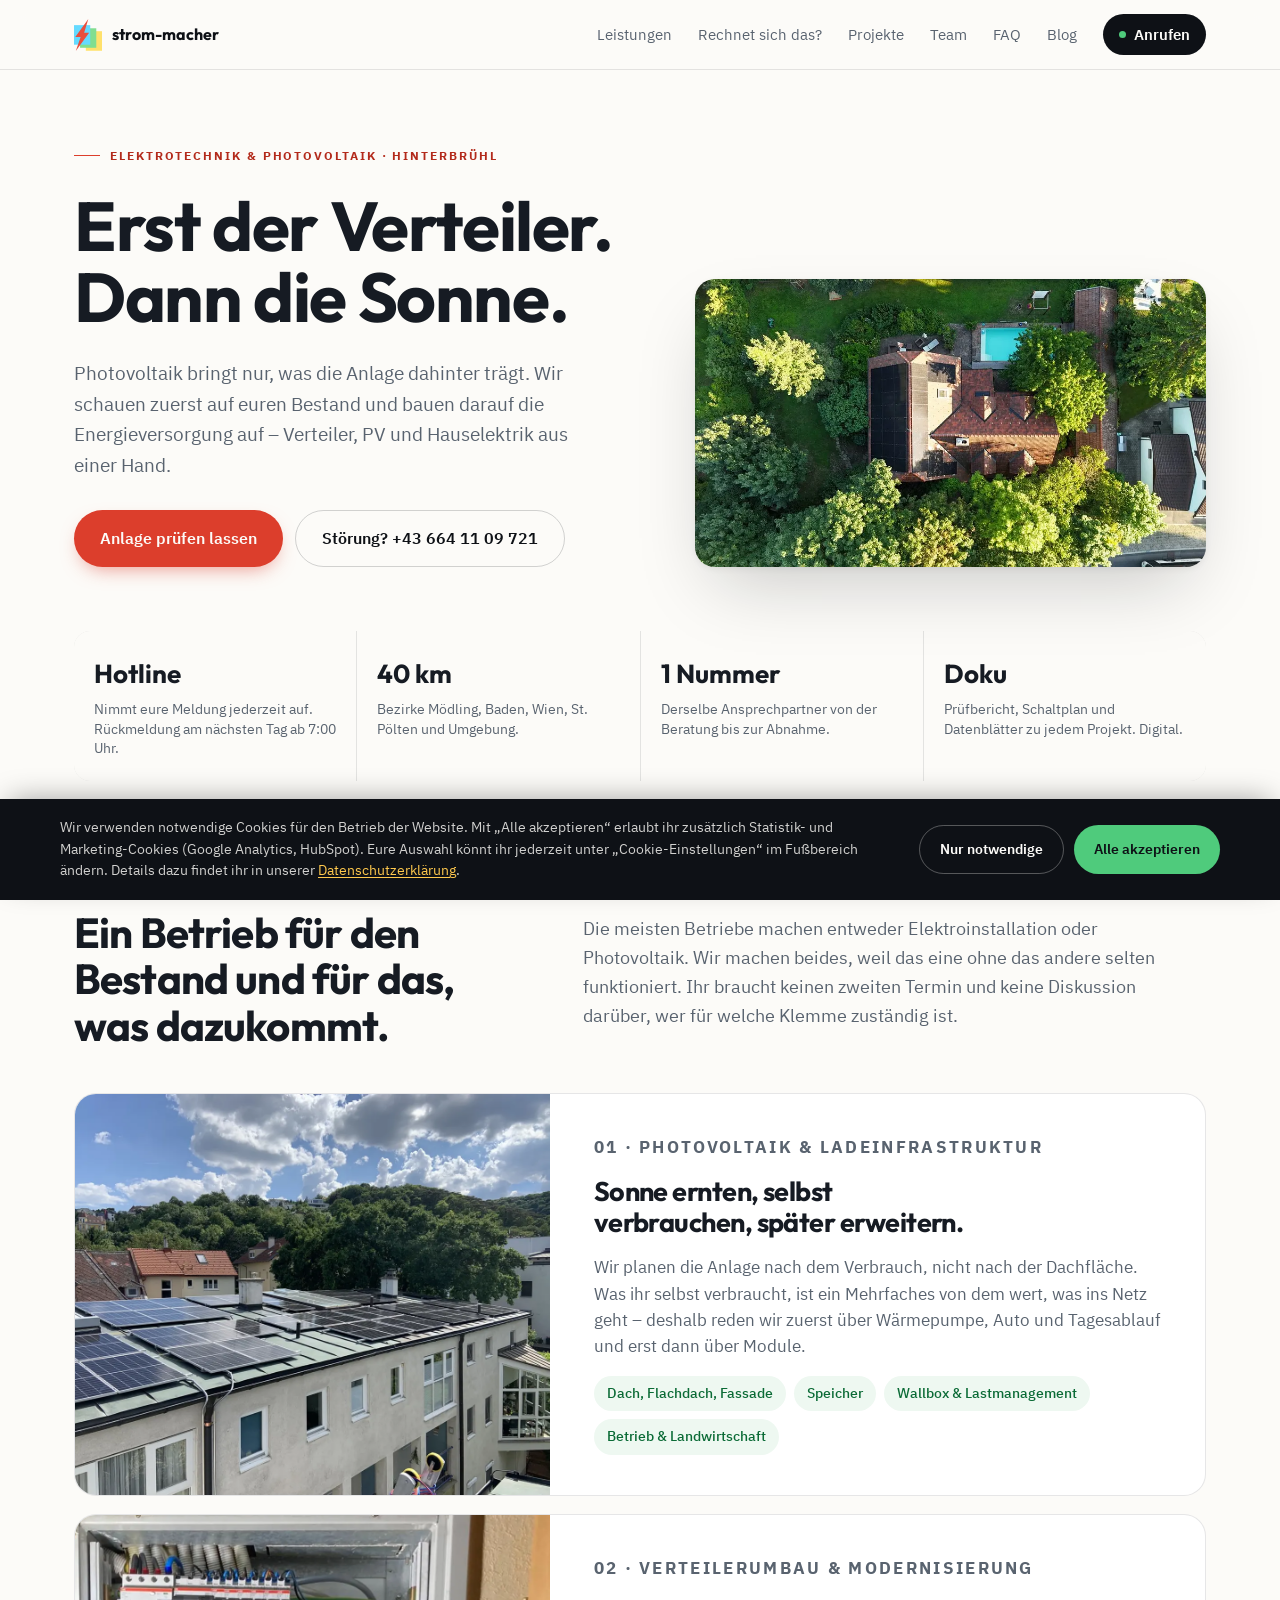
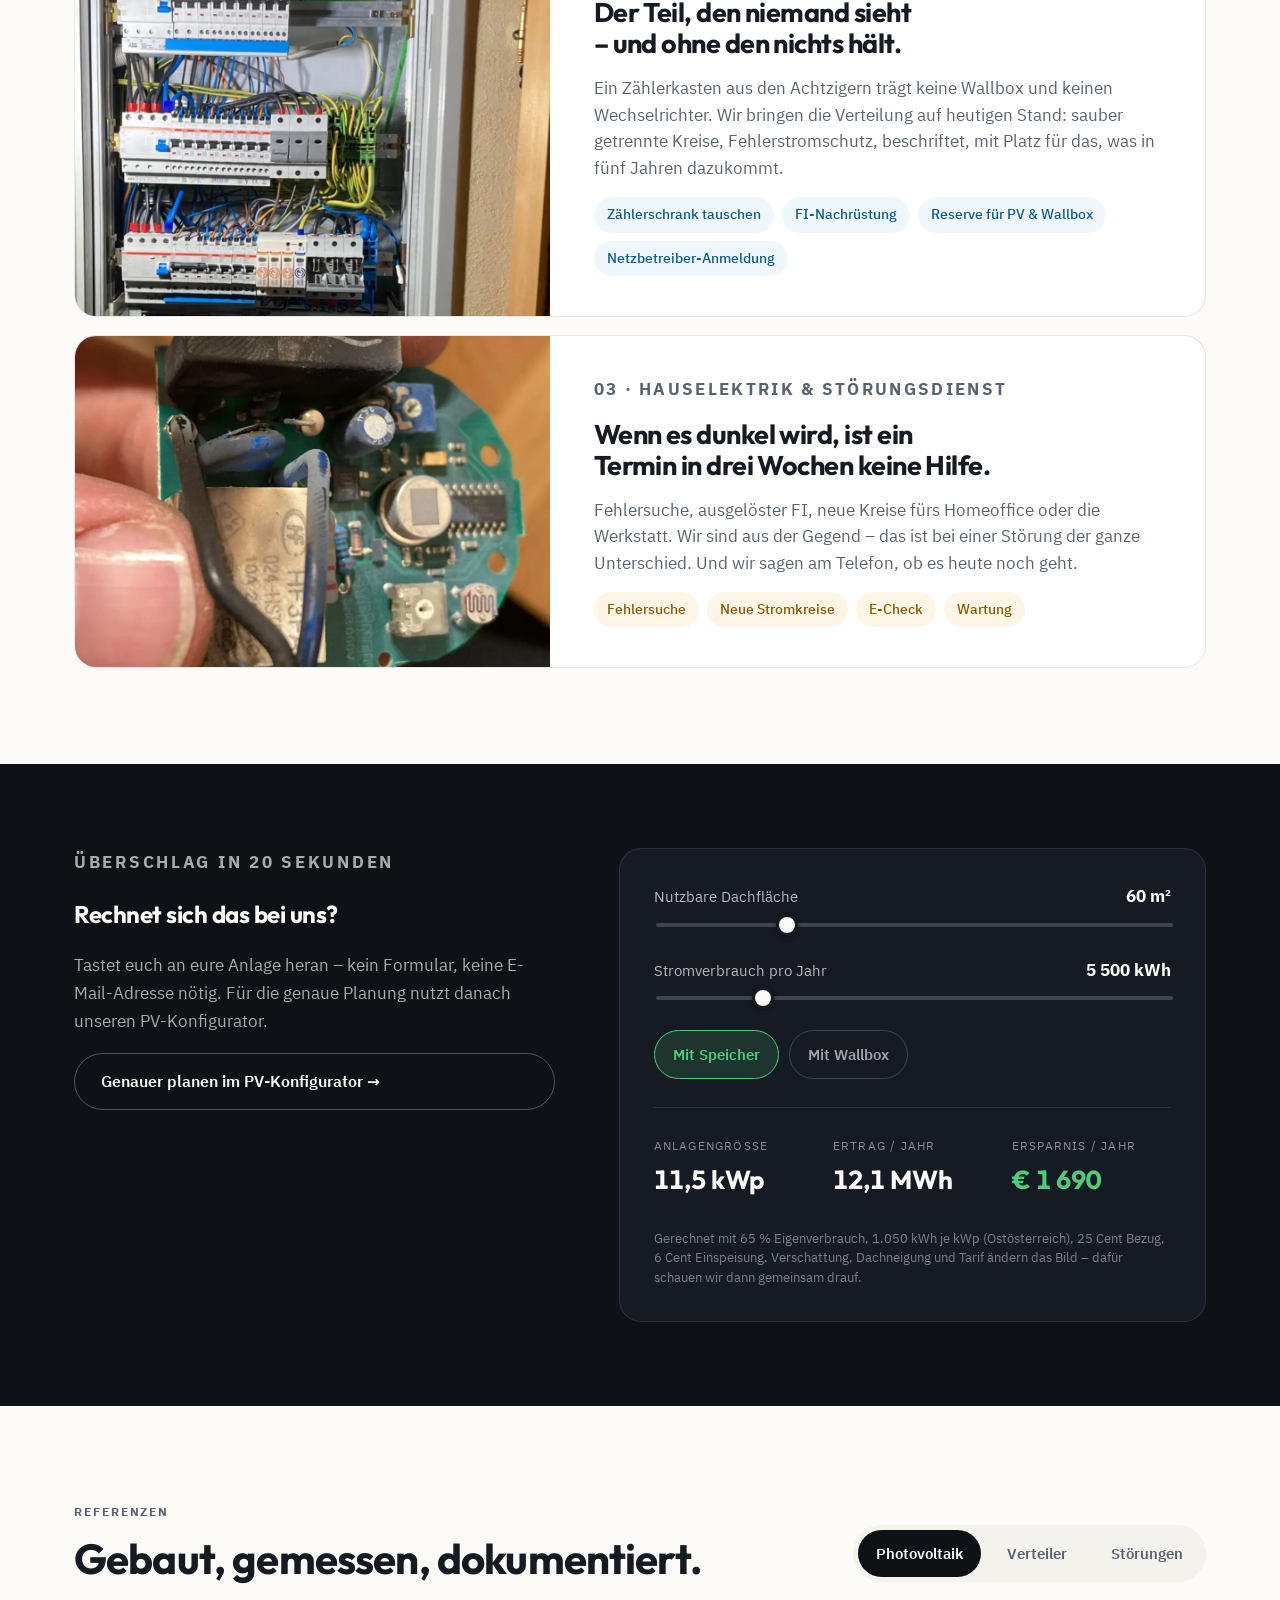
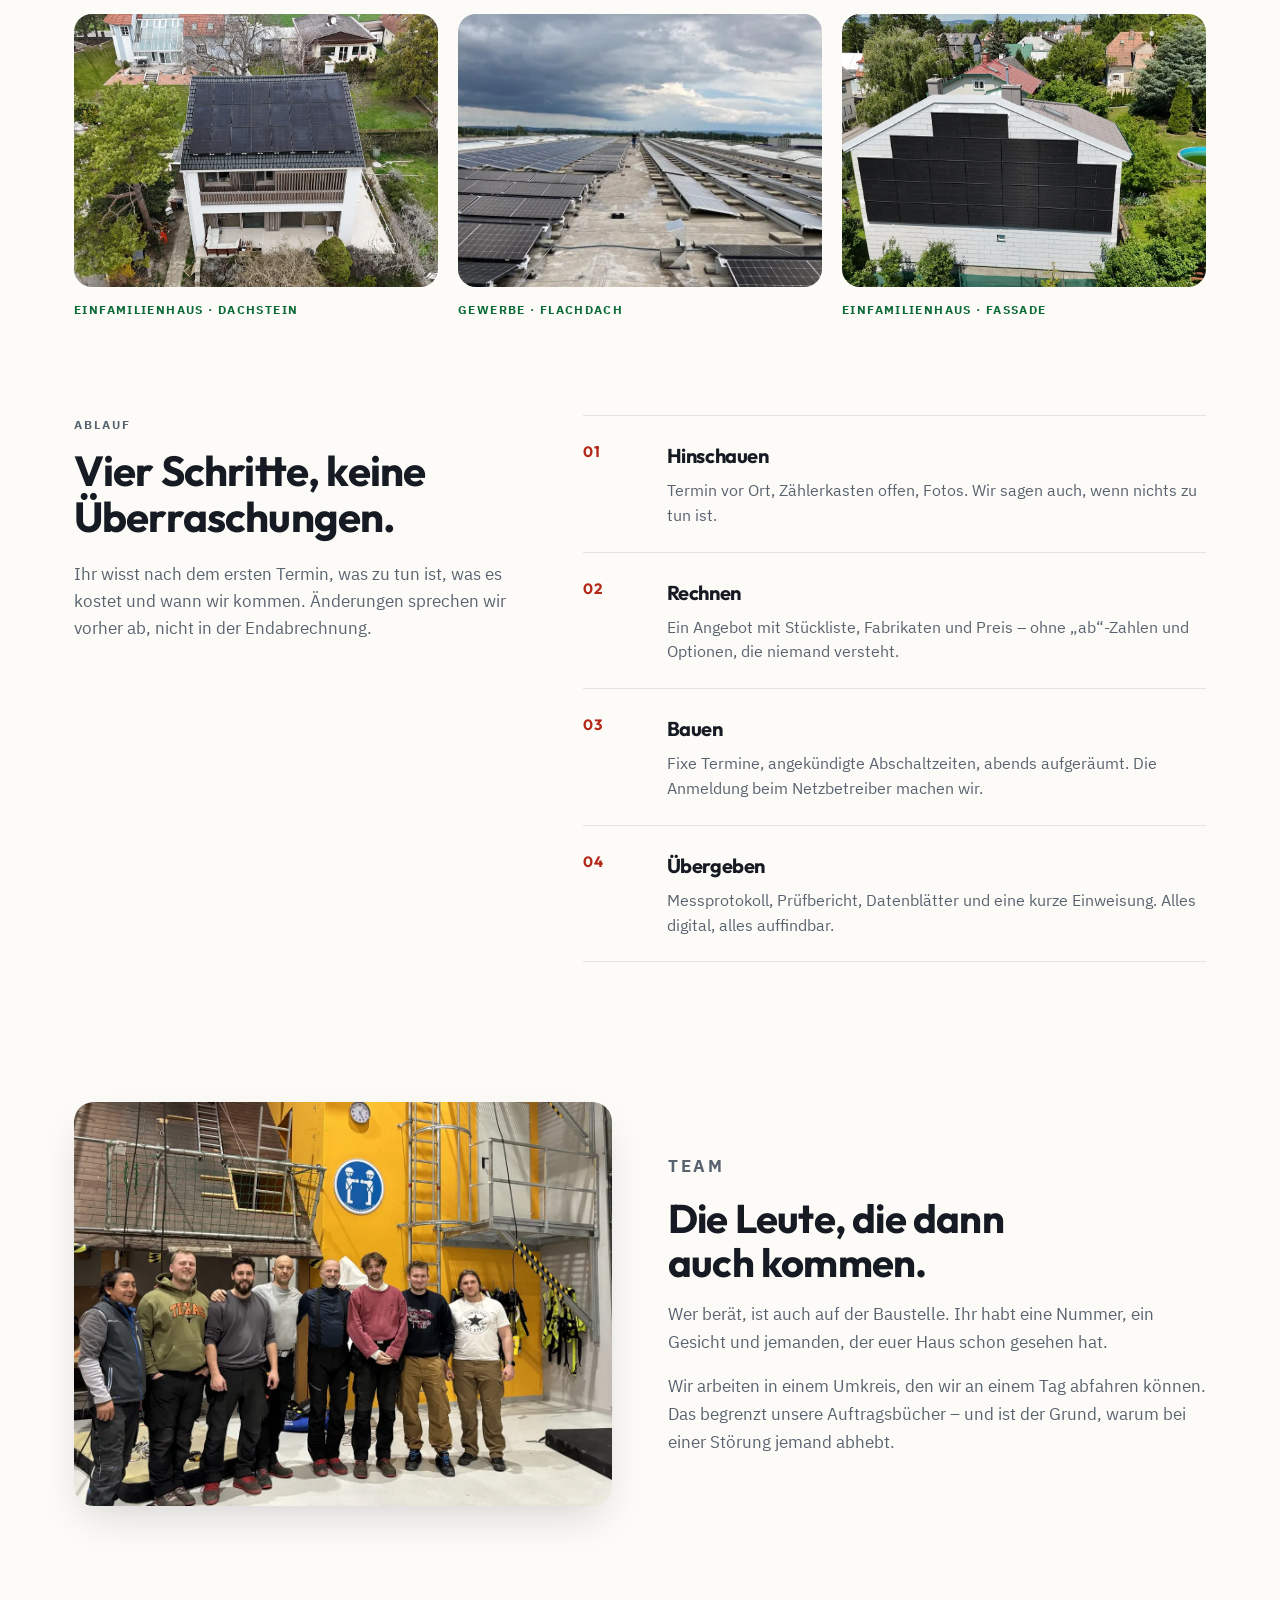
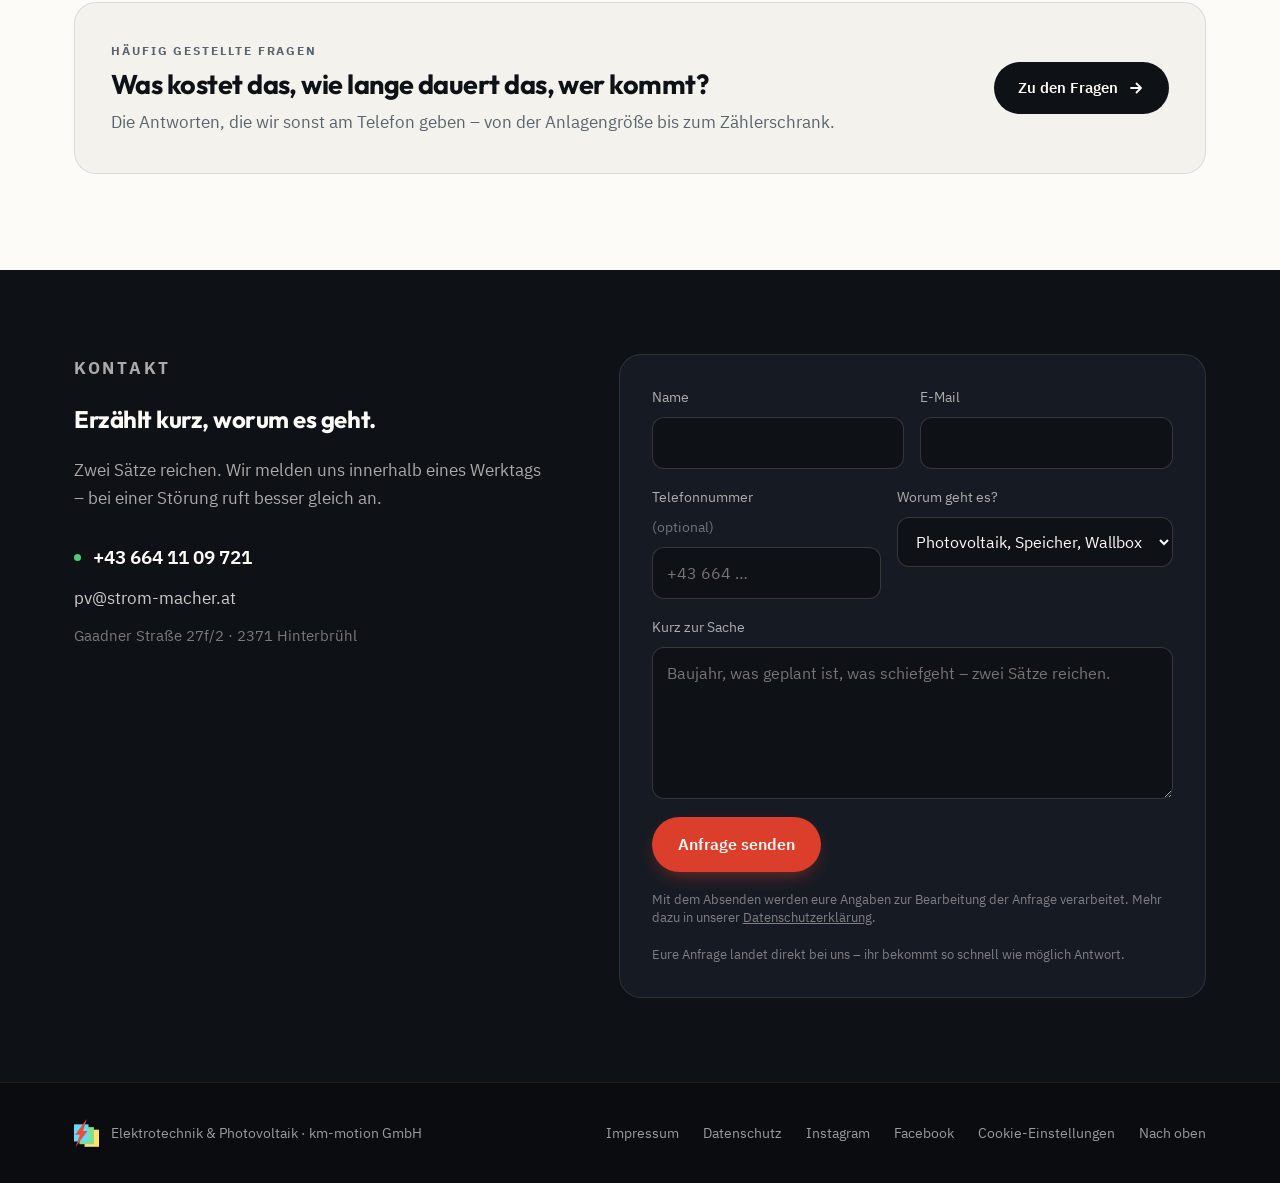
==== commit 39adda53: "Ansprache ihr/euch: Cookie-Banner, FAQ, Datenschutz" ====
--- a/index.html
+++ b/index.html
@@ -349,7 +349,7 @@
 
 <div class="cookie-banner" id="cookie-banner" role="dialog" aria-live="polite" aria-label="Cookie-Hinweis" hidden>
   <div class="cookie-banner-inner">
-    <p>Wir verwenden notwendige Cookies für den Betrieb der Website. Mit „Alle akzeptieren“ erlauben Sie zusätzlich Statistik- und Marketing-Cookies (Google Analytics, HubSpot). Ihre Auswahl können Sie jederzeit unter „Cookie-Einstellungen“ im Fußbereich ändern. Details dazu finden Sie in unserer <a href="datenschutz.html">Datenschutzerklärung</a>.</p>
+    <p>Wir verwenden notwendige Cookies für den Betrieb der Website. Mit „Alle akzeptieren“ erlaubt ihr zusätzlich Statistik- und Marketing-Cookies (Google Analytics, HubSpot). Eure Auswahl könnt ihr jederzeit unter „Cookie-Einstellungen“ im Fußbereich ändern. Details dazu findet ihr in unserer <a href="datenschutz.html">Datenschutzerklärung</a>.</p>
     <div class="cookie-banner-actions">
       <button type="button" class="cookie-btn cookie-btn-decline" id="cookie-decline">Nur notwendige</button>
       <button type="button" class="cookie-btn cookie-btn-accept" id="cookie-accept">Alle akzeptieren</button>
--- a/styles.css
+++ b/styles.css
@@ -1,5 +1,10 @@
-/* Outfit selbst gehostet (SIL OFL 1.1) – keine Verbindung zu Google */
+/* Markenschriften selbst gehostet (SIL OFL 1.1) – keine Verbindung zu Google.
+   Outfit: Überschriften, Logo, große Zahlen · IBM Plex Sans: Fließtext, UI */
 @font-face{font-family:"Outfit";font-style:normal;font-weight:700;font-display:swap;src:url("assets/fonts/outfit-700.woff2") format("woff2")}
+@font-face{font-family:"IBM Plex Sans";font-style:normal;font-weight:400;font-display:swap;src:url("assets/fonts/ibm-plex-sans-400.woff2") format("woff2")}
+@font-face{font-family:"IBM Plex Sans";font-style:normal;font-weight:500;font-display:swap;src:url("assets/fonts/ibm-plex-sans-500.woff2") format("woff2")}
+@font-face{font-family:"IBM Plex Sans";font-style:normal;font-weight:600;font-display:swap;src:url("assets/fonts/ibm-plex-sans-600.woff2") format("woff2")}
+@font-face{font-family:"IBM Plex Sans";font-style:normal;font-weight:700;font-display:swap;src:url("assets/fonts/ibm-plex-sans-700.woff2") format("woff2")}
 /* strom-macher – Rework 2026
    Papier/Tinte + drei Spartenfarben, roter Blitz als Akzent. */
 :root{
@@ -10,8 +15,8 @@
   --azure-ink:#0B5E8E;
   --red-base:#DC3E2C; --red-ink:#B32A1B; --red-bright:#F2604F;
   --ease-out:cubic-bezier(.23,1,.32,1);
-  --font-head:"Helvetica Neue",Helvetica,"Arial Nova",Arial,sans-serif;
-  --font-body:ui-sans-serif,system-ui,-apple-system,"Segoe UI",Helvetica,sans-serif;
+  --font-head:"Outfit","Helvetica Neue",Helvetica,Arial,sans-serif;
+  --font-body:"IBM Plex Sans",ui-sans-serif,system-ui,-apple-system,"Segoe UI",Helvetica,sans-serif;
   --font-brand:"Outfit",ui-sans-serif,system-ui,sans-serif;
 }
 *,*::before,*::after{box-sizing:border-box}
@@ -213,12 +218,16 @@
   .team img{order:2}
 }
 @media (max-width:760px){
-  .nav-menu{position:absolute;top:100%;left:0;right:0;flex-direction:column;align-items:stretch;gap:0;background:var(--paper);border-bottom:1px solid var(--line);padding:8px 24px 20px;display:none}
-  .nav-menu.open{display:flex}
+  .nav-menu{position:absolute;top:100%;left:0;right:0;flex-direction:column;align-items:stretch;gap:0;background:var(--paper);border-bottom:1px solid var(--line);padding:8px 24px 20px;display:flex;opacity:0;visibility:hidden;transform:translateY(-8px);transition:opacity 180ms var(--ease-out),transform 180ms var(--ease-out),visibility 0s linear 180ms}
+  .nav-menu.open{opacity:1;visibility:visible;transform:none;transition-delay:0s}
   .nav-menu a{padding:12px 0;font-size:17px}
   .nav-menu .call{justify-content:center;margin-top:10px}
   .nav-toggle{display:flex;flex-direction:column;gap:5px;margin-left:auto;padding:10px;border:none;background:transparent;cursor:pointer}
   .nav-toggle span{display:block;width:22px;height:2px;background:var(--ink-900)}
+  .nav-toggle span{transition:transform 200ms var(--ease-out),opacity 120ms ease}
+  .nav-toggle[aria-expanded=true] span:nth-child(1){transform:translateY(7px) rotate(45deg)}
+  .nav-toggle[aria-expanded=true] span:nth-child(2){opacity:0}
+  .nav-toggle[aria-expanded=true] span:nth-child(3){transform:translateY(-7px) rotate(-45deg)}
   .hero{padding-top:48px}
   .facts-grid{grid-template-columns:1fr}
   .form-row{grid-template-columns:1fr}
@@ -320,3 +329,50 @@
 @media (max-width:560px){
   .post-head{padding-top:44px}
 }
+/* ---------- Danke-Bubble nach Formular-Absendung ---------- */
+.toast{position:fixed;left:50%;width:max-content;bottom:28px;z-index:80;max-width:calc(100% - 32px);padding:15px 26px;border-radius:99px;background:var(--red-base);color:var(--paper);font-weight:600;font-size:15.5px;line-height:1.3;text-align:center;box-shadow:0 8px 20px -8px rgba(220,62,44,.6);pointer-events:none;opacity:0;transform:translate(-50%,16px) scale(.96);transition:opacity 220ms ease,transform 260ms var(--ease-out)}
+.toast.is-visible{opacity:1;transform:translate(-50%,0) scale(1)}
+@media (prefers-reduced-motion:reduce){.toast{transition:opacity 150ms linear;transform:translate(-50%,0)}.toast.is-visible{transform:translate(-50%,0)}}
+
+/* ---------- Bewegung: kleine Feinheiten (Stand 10/2026) ---------- */
+/* Logo wirkt wie ein Home-Button: kurzes Druck-Feedback */
+.brand{transition:transform 160ms var(--ease-out)}
+.brand:active{transform:scale(.97)}
+
+/* Referenzen-Tabs: neues Bilderraster blendet weich ein (erst nach dem ersten Klick aktiv) */
+.proj-interacted .panel-projects:not([hidden]){animation:panel-in 220ms var(--ease-out) both}
+@keyframes panel-in{from{opacity:0;transform:translateY(6px)}to{opacity:1;transform:none}}
+
+/* FAQ: Antwort klappt auf (Chrome/Edge; sonst wie bisher ohne Animation) */
+.faq-item{interpolate-size:allow-keywords}
+.faq-item::details-content{block-size:0;opacity:0;overflow:hidden;transition:block-size 220ms var(--ease-out),opacity 220ms var(--ease-out),content-visibility 220ms allow-discrete}
+.faq-item[open]::details-content{block-size:auto;opacity:1}
+
+/* Cookie-Hinweis: fährt vom unteren Rand ein */
+.cookie-banner{animation:cookie-in 260ms var(--ease-out) both}
+@keyframes cookie-in{from{transform:translateY(100%);opacity:0}to{transform:none;opacity:1}}
+
+/* Bild-Ansicht (Lightbox): Hintergrund wird unscharf, Bild wächst aus der Vorschau */
+.zoomable{cursor:zoom-in}
+.zoomable:focus-visible{outline:3px solid var(--red-base);outline-offset:3px}
+.lightbox{position:fixed;inset:0;z-index:90;display:flex;align-items:center;justify-content:center;padding:56px 16px 48px;
+  background-color:rgba(14,17,22,0);-webkit-backdrop-filter:blur(0);backdrop-filter:blur(0);
+  transition:background-color 240ms var(--ease-out),-webkit-backdrop-filter 240ms var(--ease-out),backdrop-filter 240ms var(--ease-out)}
+.lightbox[hidden]{display:none}
+.lightbox.is-open{background-color:rgba(14,17,22,.78);-webkit-backdrop-filter:blur(10px);backdrop-filter:blur(10px)}
+@supports not ((backdrop-filter:blur(1px)) or (-webkit-backdrop-filter:blur(1px))){.lightbox.is-open{background-color:rgba(14,17,22,.92)}}
+.lb-figure{margin:0;display:flex;flex-direction:column;align-items:center;gap:14px;max-width:100%}
+.lb-img{display:block;max-width:min(100%,var(--lb-w,100%));max-height:calc(100dvh - 150px);width:auto;height:auto;border-radius:14px;box-shadow:0 24px 70px -20px rgba(0,0,0,.6);transform-origin:center center;opacity:0}
+.lb-img.is-settled{opacity:1;transition:transform 280ms var(--ease-out),opacity 200ms var(--ease-out)}
+.lb-cap{max-width:42em;text-align:center;font-size:14px;line-height:1.5;color:rgba(252,251,248,.82);opacity:0;transition:opacity 200ms var(--ease-out) 120ms}
+.lightbox.is-open .lb-cap{opacity:1}
+.lb-btn{position:absolute;display:flex;align-items:center;justify-content:center;width:44px;height:44px;border:0;border-radius:99px;background:rgba(252,251,248,.14);color:var(--paper);cursor:pointer;opacity:0;transition:opacity 200ms var(--ease-out),transform 160ms var(--ease-out),background 180ms ease}
+.lightbox.is-open .lb-btn{opacity:1}
+.lb-btn:active{transform:scale(.94)}
+.lb-btn:focus-visible{outline:3px solid var(--amber-bright);outline-offset:2px}
+.lb-close{top:max(12px,env(safe-area-inset-top));right:14px}
+.lb-prev{left:14px;top:50%;margin-top:-22px}
+.lb-next{right:14px;top:50%;margin-top:-22px}
+.lb-btn[hidden]{display:none}
+@media (hover:hover) and (pointer:fine){.lb-btn:hover{background:rgba(252,251,248,.26)}}
+@media (max-width:760px){.lb-prev,.lb-next{top:auto;bottom:max(14px,env(safe-area-inset-bottom));margin-top:0}.lightbox{padding:60px 12px 76px}}
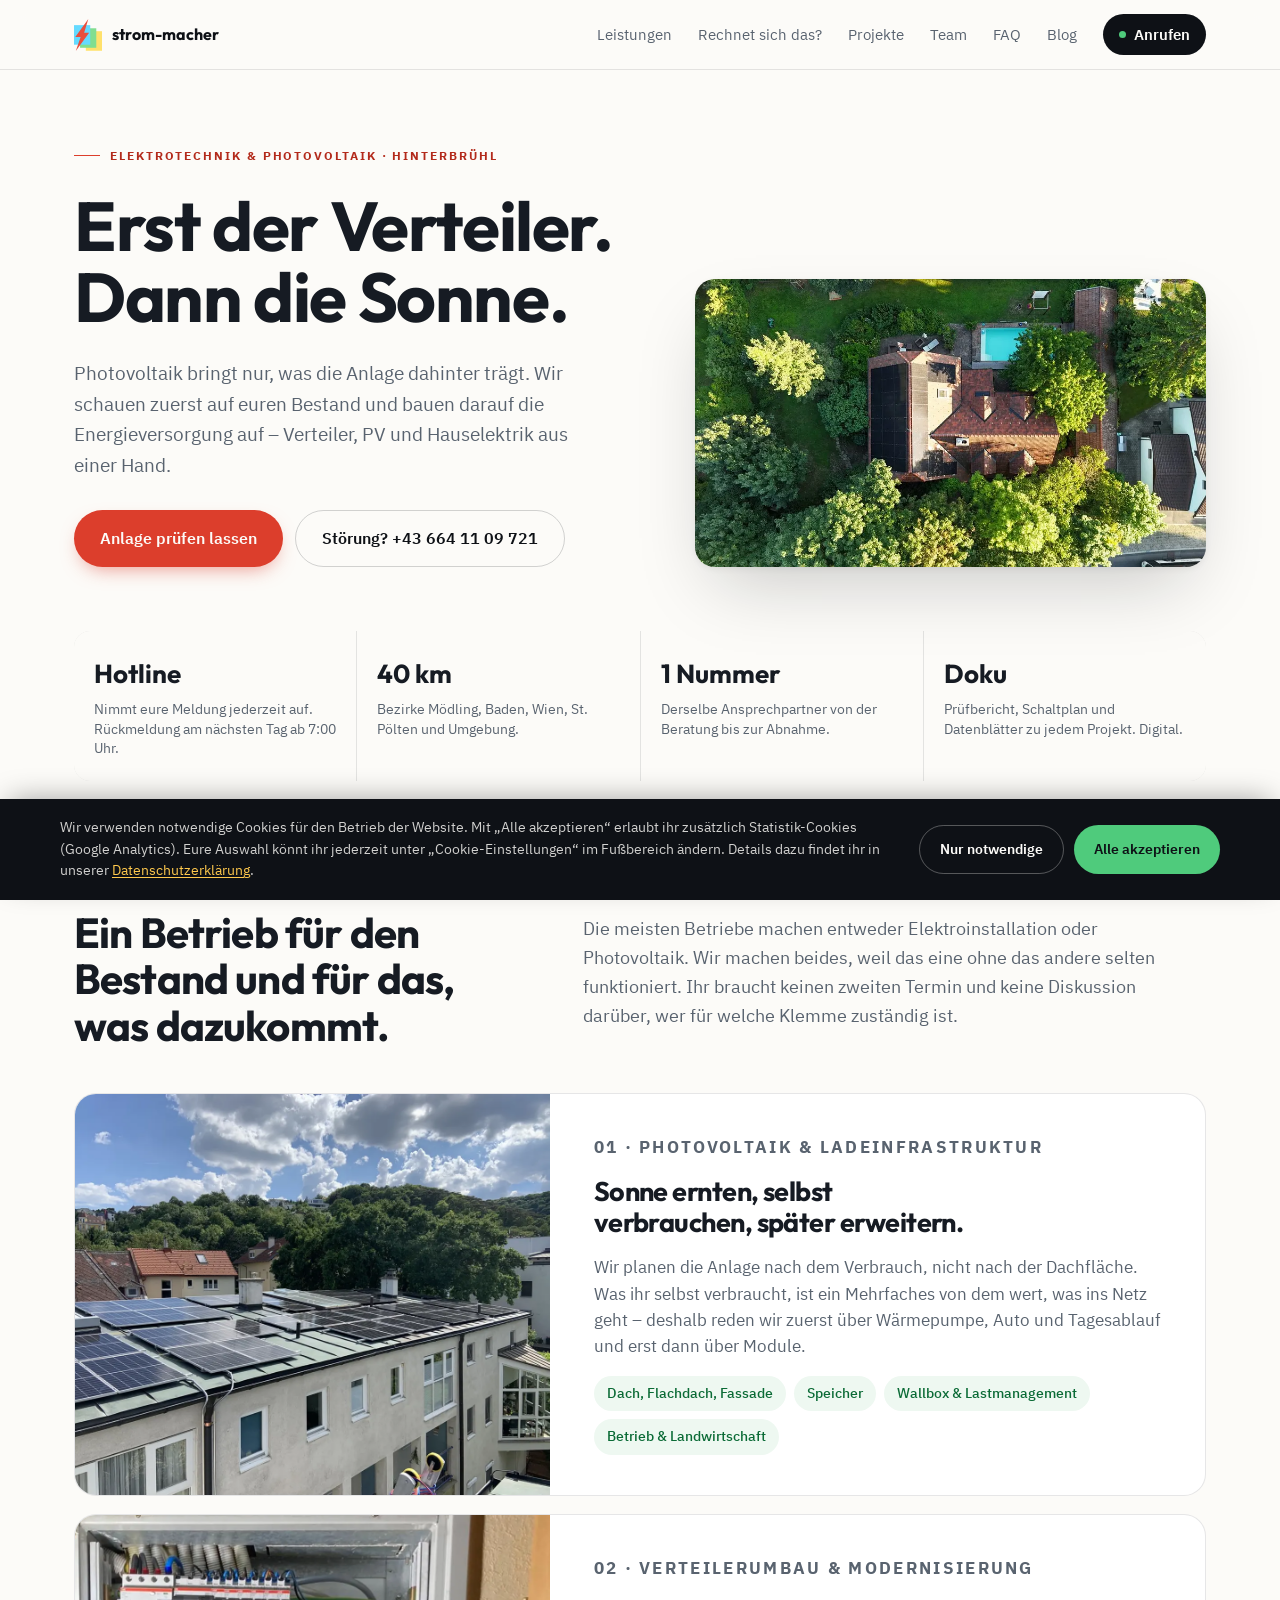
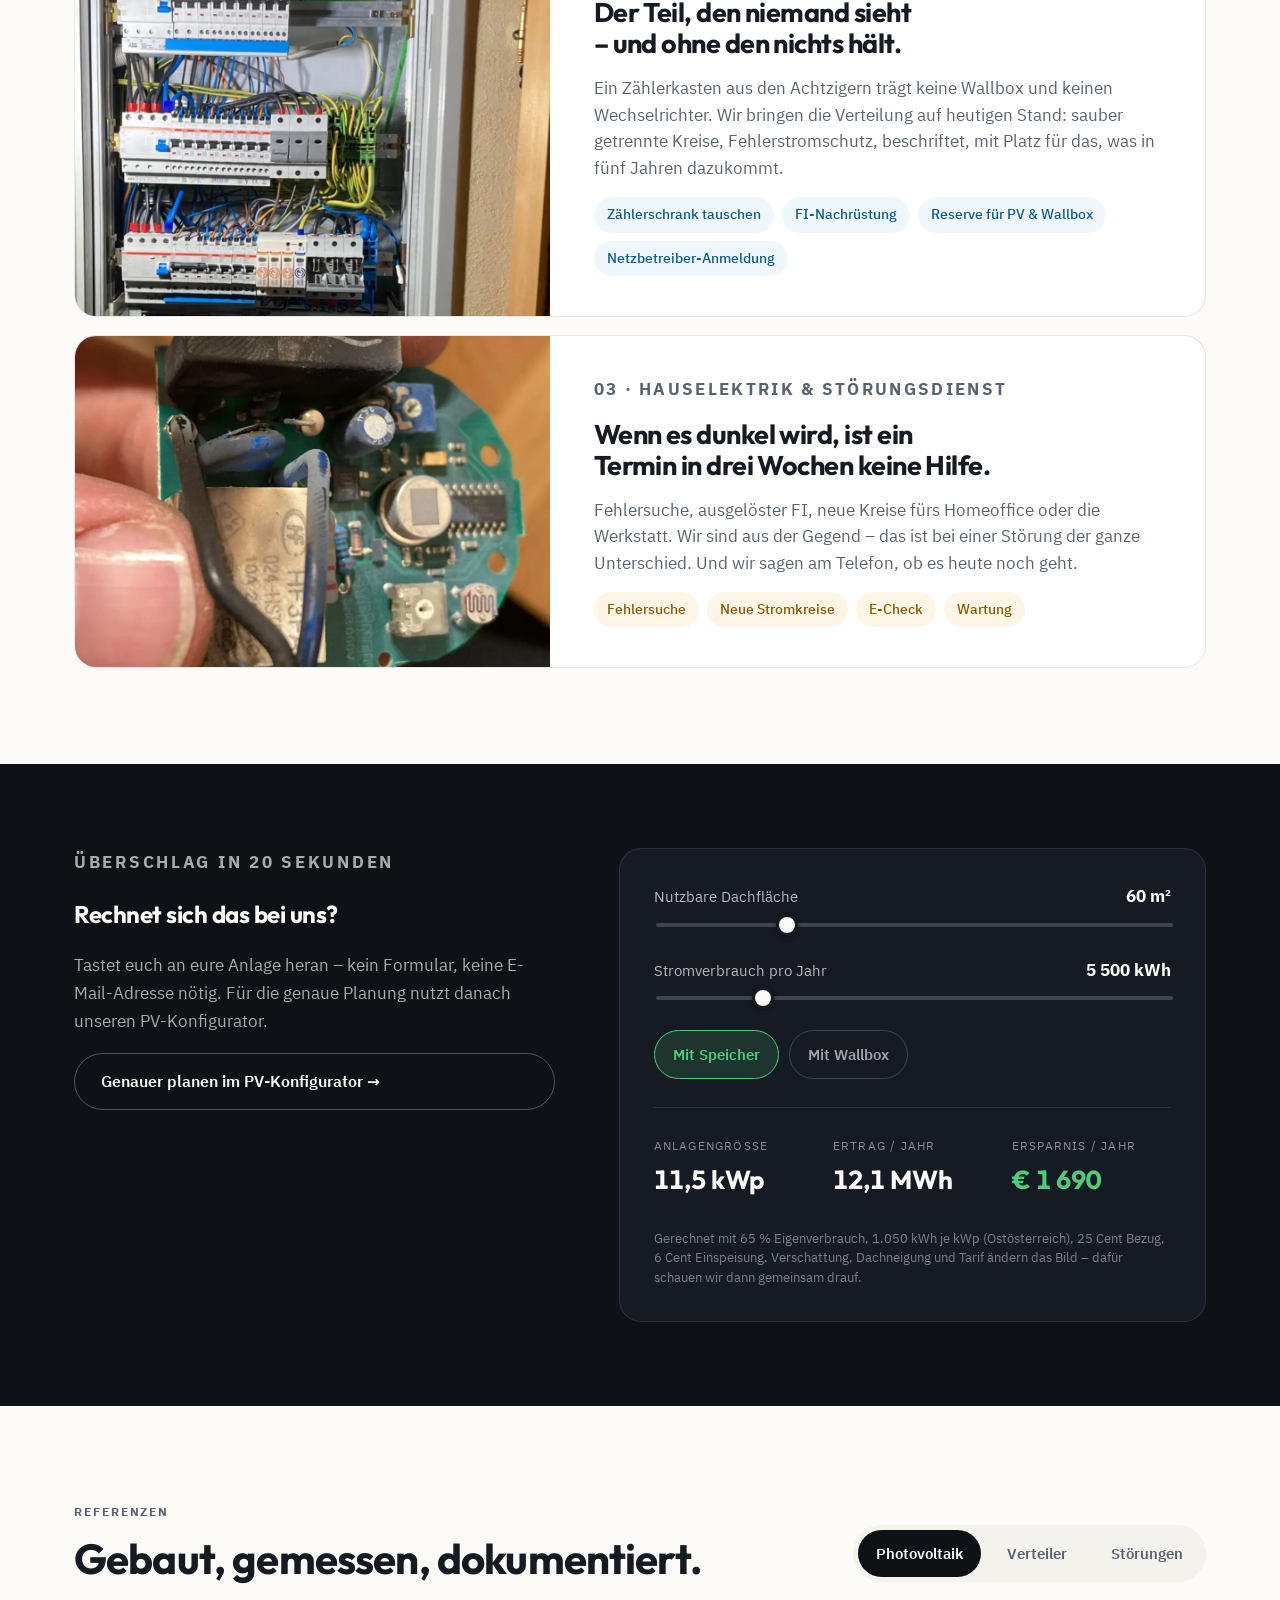
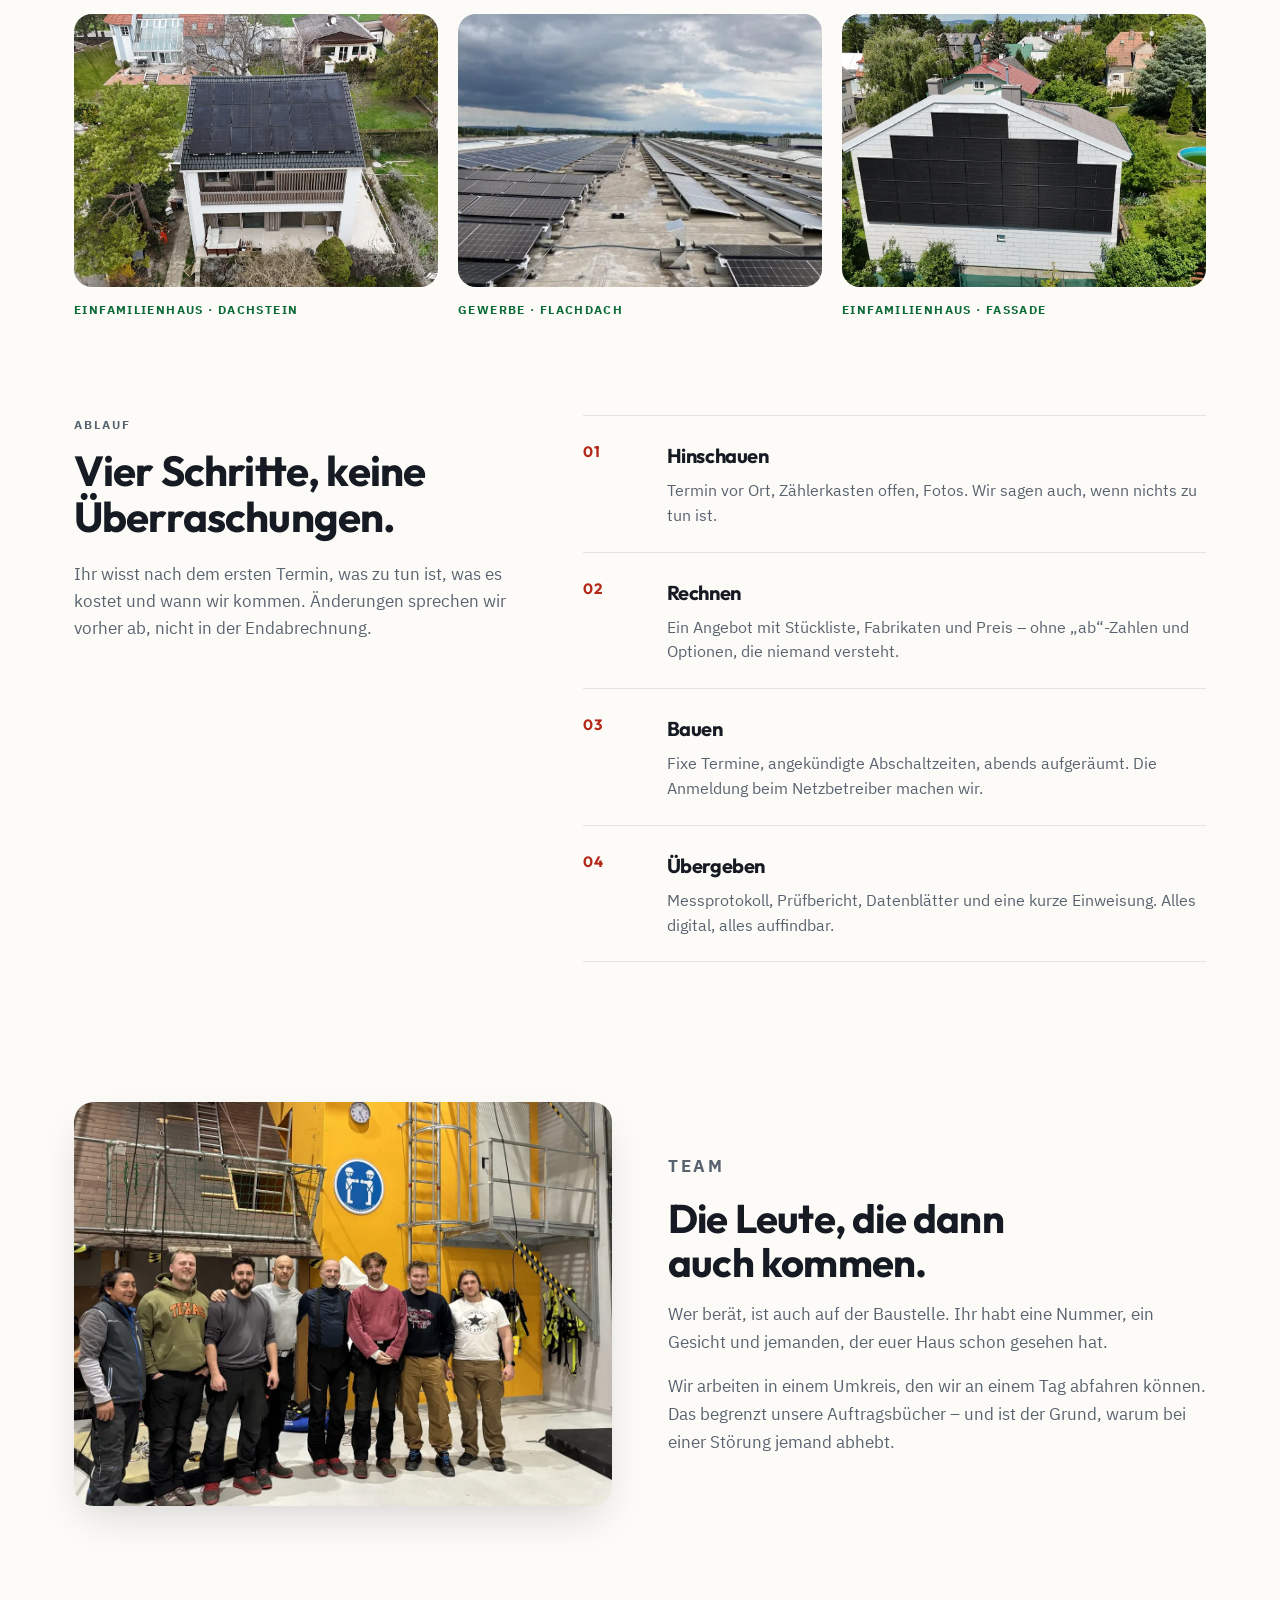
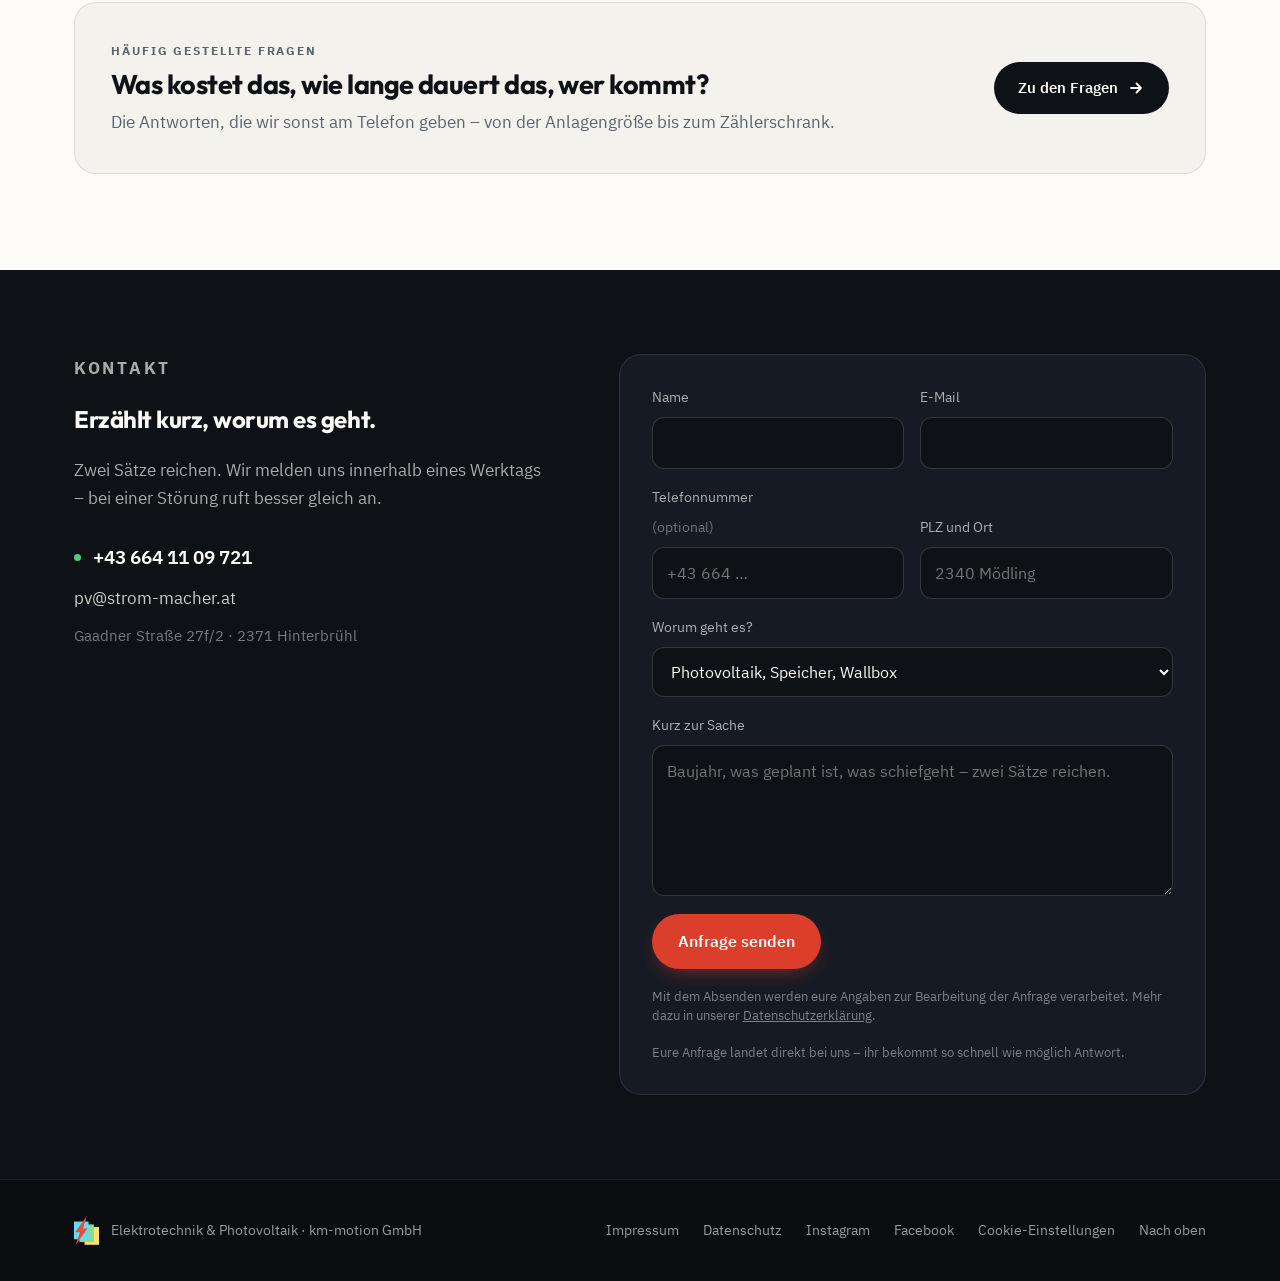
==== commit 540e10a1: "Kontaktformular direkt in die App, HubSpot entfernt" ====
--- a/index.html
+++ b/index.html
@@ -304,8 +304,10 @@
             <label for="f-name">Name<input id="f-name" name="name" type="text" autocomplete="name" required /></label>
             <label for="f-email">E-Mail<input id="f-email" name="email" type="email" autocomplete="email" required /></label>
           </div>
-          <div class="form-row">
+          <div class="form-row" style="align-items:end">
             <label for="f-telefon">Telefonnummer <span class="optional">(optional)</span><input id="f-telefon" name="telefon" type="tel" autocomplete="tel" placeholder="+43 664 …" /></label>
+            <label for="f-plzort">PLZ und Ort<input id="f-plzort" name="plzort" type="text" autocomplete="postal-code" placeholder="2340 Mödling" required /></label>
+          </div>
             <label for="f-leistung">Worum geht es?
               <select id="f-leistung" name="leistung">
                 <option>Photovoltaik, Speicher, Wallbox</option>
@@ -315,7 +317,6 @@
                 <option>Etwas anderes</option>
               </select>
             </label>
-          </div>
           <p class="form-urgent" id="form-urgent" hidden>Bei einer akuten Störung ruft bitte direkt unsere Hotline an: <a href="tel:+436641109721">+43 664 11 09 721</a>. Wir melden uns am nächsten Tag ab 7:00 Uhr. Bei Brandgeruch oder Rauch: Sicherung abschalten und Notruf 122 wählen.</p>
           <label for="f-nachricht">Kurz zur Sache
             <textarea id="f-nachricht" name="nachricht" rows="5" placeholder="Baujahr, was geplant ist, was schiefgeht – zwei Sätze reichen." required></textarea>
@@ -349,7 +350,7 @@
 
 <div class="cookie-banner" id="cookie-banner" role="dialog" aria-live="polite" aria-label="Cookie-Hinweis" hidden>
   <div class="cookie-banner-inner">
-    <p>Wir verwenden notwendige Cookies für den Betrieb der Website. Mit „Alle akzeptieren“ erlaubt ihr zusätzlich Statistik- und Marketing-Cookies (Google Analytics, HubSpot). Eure Auswahl könnt ihr jederzeit unter „Cookie-Einstellungen“ im Fußbereich ändern. Details dazu findet ihr in unserer <a href="datenschutz.html">Datenschutzerklärung</a>.</p>
+    <p>Wir verwenden notwendige Cookies für den Betrieb der Website. Mit „Alle akzeptieren“ erlaubt ihr zusätzlich Statistik-Cookies (Google Analytics). Eure Auswahl könnt ihr jederzeit unter „Cookie-Einstellungen“ im Fußbereich ändern. Details dazu findet ihr in unserer <a href="datenschutz.html">Datenschutzerklärung</a>.</p>
     <div class="cookie-banner-actions">
       <button type="button" class="cookie-btn cookie-btn-decline" id="cookie-decline">Nur notwendige</button>
       <button type="button" class="cookie-btn cookie-btn-accept" id="cookie-accept">Alle akzeptieren</button>
@@ -376,14 +377,6 @@
 <script>
 (function(){
   var KEY='sm_cookie_consent';
-  var HS_SRC='https://js-eu1.hs-scripts.com/149291029.js';
-  // HubSpot (Tracking, Analyse) wird erst nach Einwilligung geladen
-  function loadHubSpot(){
-    if(document.getElementById('hs-script-loader')) return;
-    var s=document.createElement('script');
-    s.id='hs-script-loader'; s.async=true; s.defer=true; s.src=HS_SRC;
-    document.body.appendChild(s);
-  }
   function setGtag(v){
     if(typeof gtag === 'function'){
       gtag('consent', 'update', {'ad_storage':v,'ad_user_data':v,'ad_personalization':v,'analytics_storage':v});
@@ -391,7 +384,6 @@
   }
   try{
     var state=localStorage.getItem(KEY);
-    if(state==='accepted') loadHubSpot();
     var banner=document.getElementById('cookie-banner');
     if(!banner) return;
     if(!state){ banner.hidden=false; }
@@ -401,7 +393,6 @@
       localStorage.setItem(KEY,'accepted');
       banner.hidden=true;
       setGtag('granted');
-      loadHubSpot();
     });
     if(decline) decline.addEventListener('click', function(){
       var was=localStorage.getItem(KEY);
